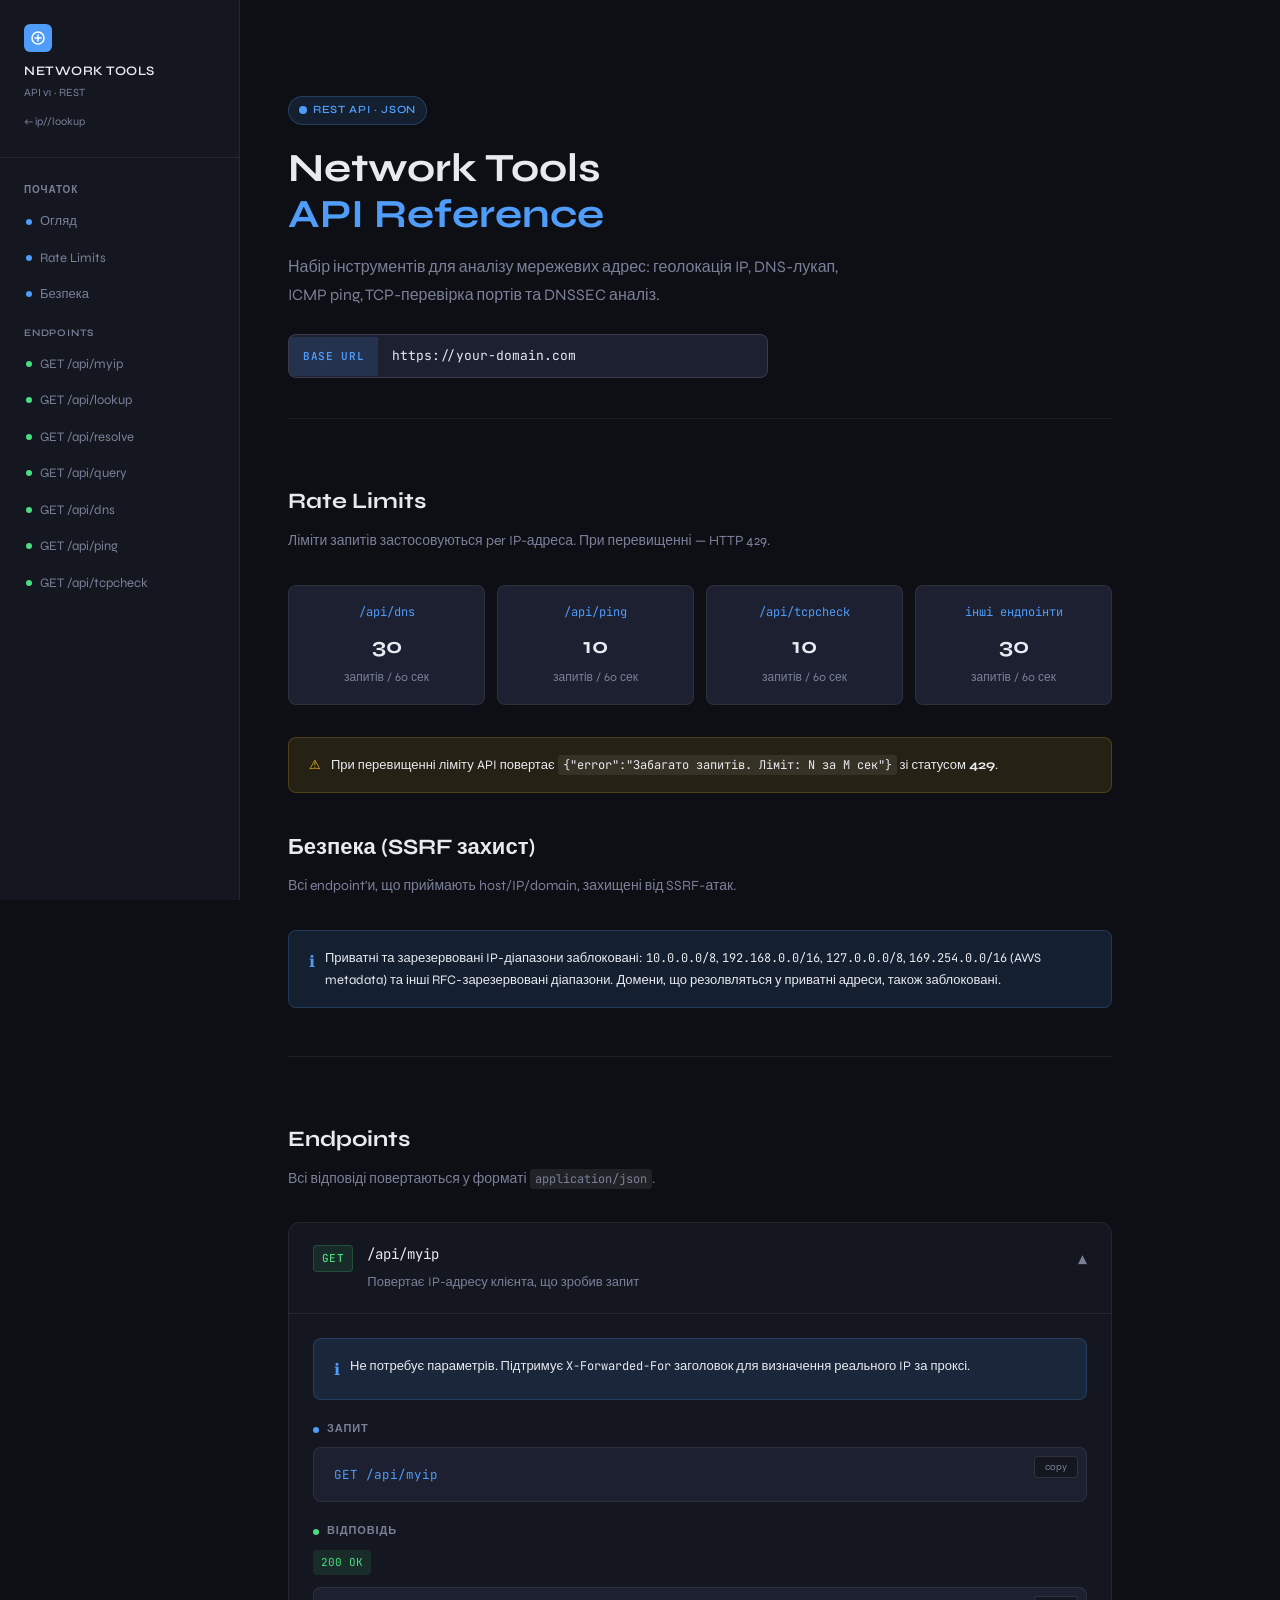
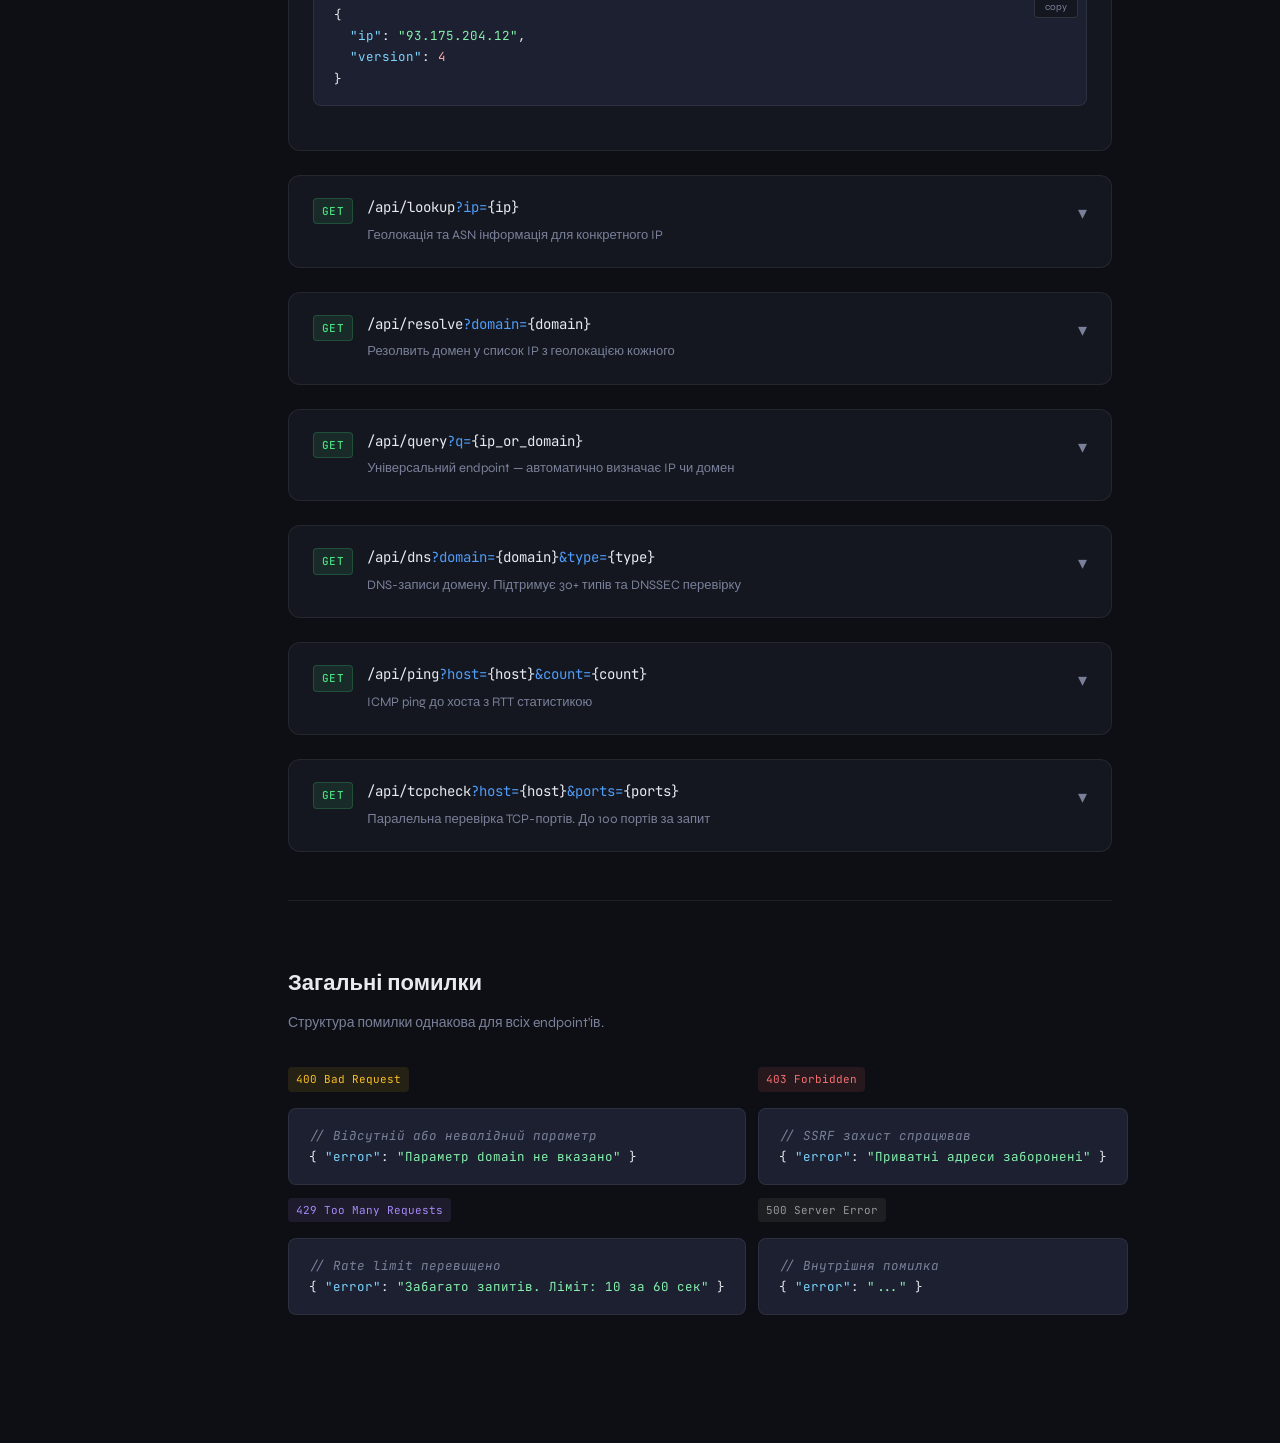
==== templates/api.html @ 1d0e5dad "Initial commit" ====
<!DOCTYPE html>
<html lang="uk">
<head>
<meta charset="UTF-8">
<meta name="viewport" content="width=device-width, initial-scale=1.0">
<title>Network Tools API — Документація</title>
<link rel="preconnect" href="https://fonts.googleapis.com">
<link href="https://fonts.googleapis.com/css2?family=JetBrains+Mono:wght@400;500&family=Syne:wght@400;600;700&display=swap" rel="stylesheet">
<style>
  :root {
    --bg: #0d0f14;
    --surface: #14171f;
    --surface2: #1c2030;
    --border: rgba(255,255,255,0.07);
    --border2: rgba(255,255,255,0.12);
    --text: #e8eaf0;
    --muted: #7a8099;
    --accent: #4f9cf9;
    --accent-dim: rgba(79,156,249,0.12);
    --accent-dim2: rgba(79,156,249,0.2);
    --green: #4ade80;
    --green-dim: rgba(74,222,128,0.1);
    --amber: #fbbf24;
    --amber-dim: rgba(251,191,36,0.1);
    --red: #f87171;
    --red-dim: rgba(248,113,113,0.1);
    --purple: #a78bfa;
    --purple-dim: rgba(167,139,250,0.1);
    --teal: #2dd4bf;
    --teal-dim: rgba(45,212,191,0.1);
    --radius: 8px;
    --radius-lg: 12px;
    --mono: 'JetBrains Mono', monospace;
    --display: 'Syne', sans-serif;
  }

  * { box-sizing: border-box; margin: 0; padding: 0; }

  body {
    background: var(--bg);
    color: var(--text);
    font-family: var(--display);
    font-size: 15px;
    line-height: 1.7;
    min-height: 100vh;
  }

  ::selection { background: var(--accent-dim2); }
  ::-webkit-scrollbar { width: 6px; } ::-webkit-scrollbar-track { background: var(--bg); } ::-webkit-scrollbar-thumb { background: #2a2f40; border-radius: 3px; }

  .sidebar {
    position: fixed; top: 0; left: 0; width: 240px; height: 100vh;
    background: var(--surface); border-right: 1px solid var(--border);
    overflow-y: auto; padding: 1.5rem 0; z-index: 10;
  }

  .sidebar-logo {
    padding: 0 1.5rem 1.5rem;
    border-bottom: 1px solid var(--border);
    margin-bottom: 1rem;
  }
  .sidebar-logo .logo-mark {
    width: 28px; height: 28px; background: var(--accent);
    border-radius: 6px; display: inline-flex; align-items: center;
    justify-content: center; margin-bottom: 8px;
  }
  .sidebar-logo .logo-mark svg { width: 16px; height: 16px; }
  .sidebar-logo h1 { font-size: 13px; font-weight: 600; color: var(--text); letter-spacing: 0.04em; text-transform: uppercase; }
  .sidebar-logo p { font-size: 11px; color: var(--muted); margin-top: 2px; }

  .nav-group { margin-bottom: 0.25rem; }
  .nav-label {
    font-size: 10px; font-weight: 600; color: var(--muted);
    text-transform: uppercase; letter-spacing: 0.08em;
    padding: 0.5rem 1.5rem 0.25rem;
  }
  .nav-item {
    display: flex; align-items: center; gap: 8px;
    padding: 0.45rem 1.5rem; font-size: 13px; color: var(--muted);
    text-decoration: none; border-left: 2px solid transparent;
    transition: all 0.15s;
  }
  .nav-item:hover { color: var(--text); background: rgba(255,255,255,0.03); }
  .nav-item.active { color: var(--accent); border-left-color: var(--accent); background: var(--accent-dim); }
  .nav-dot {
    width: 6px; height: 6px; border-radius: 50%; flex-shrink: 0;
  }

  .main { margin-left: 240px; padding: 3rem 3rem 6rem; max-width: 920px; }

  .hero {
    padding: 3rem 0 2.5rem;
    border-bottom: 1px solid var(--border);
    margin-bottom: 3rem;
  }
  .hero-badge {
    display: inline-flex; align-items: center; gap: 6px;
    background: var(--accent-dim); color: var(--accent);
    border: 1px solid rgba(79,156,249,0.25);
    font-size: 11px; font-weight: 600; letter-spacing: 0.06em;
    text-transform: uppercase; padding: 4px 10px; border-radius: 20px;
    margin-bottom: 1.25rem;
  }
  .hero h1 { font-size: 40px; font-weight: 700; line-height: 1.15; margin-bottom: 1rem; }
  .hero h1 span { color: var(--accent); }
  .hero p { font-size: 16px; color: var(--muted); max-width: 560px; line-height: 1.8; }

  .base-url-block {
    display: flex; align-items: center; gap: 0;
    background: var(--surface2); border: 1px solid var(--border2);
    border-radius: var(--radius); overflow: hidden; margin-top: 1.5rem;
    max-width: 480px; font-family: var(--mono); font-size: 13px;
  }
  .base-url-block .label {
    background: rgba(79,156,249,0.15); color: var(--accent);
    padding: 10px 14px; font-size: 11px; font-weight: 600;
    letter-spacing: 0.06em; text-transform: uppercase; white-space: nowrap;
  }
  .base-url-block .url { padding: 10px 14px; color: var(--text); }

  h2.section-title {
    font-size: 22px; font-weight: 700; margin-bottom: 0.5rem;
    padding-top: 1rem;
  }
  .section-desc { color: var(--muted); font-size: 14px; margin-bottom: 2rem; }

  .endpoint-card {
    background: var(--surface); border: 1px solid var(--border);
    border-radius: var(--radius-lg); margin-bottom: 1.5rem; overflow: hidden;
  }

  .endpoint-header {
    padding: 1.25rem 1.5rem; display: flex; align-items: flex-start;
    gap: 14px; cursor: pointer; user-select: none;
    border-bottom: 1px solid transparent; transition: border-color 0.2s;
  }
  .endpoint-card.open .endpoint-header { border-bottom-color: var(--border); }

  .method-badge {
    font-family: var(--mono); font-size: 11px; font-weight: 500;
    padding: 3px 8px; border-radius: 4px; letter-spacing: 0.04em;
    flex-shrink: 0; margin-top: 2px;
  }
  .method-GET { background: var(--green-dim); color: var(--green); border: 1px solid rgba(74,222,128,0.2); }

  .endpoint-info { flex: 1; }
  .endpoint-path {
    font-family: var(--mono); font-size: 14px; color: var(--text);
    margin-bottom: 4px; word-break: break-all;
  }
  .endpoint-path .param { color: var(--accent); }
  .endpoint-summary { font-size: 13px; color: var(--muted); }

  .toggle-icon {
    color: var(--muted); font-size: 18px; flex-shrink: 0; margin-top: 2px;
    transition: transform 0.2s;
  }
  .endpoint-card.open .toggle-icon { transform: rotate(180deg); }

  .endpoint-body { padding: 1.5rem; display: none; }
  .endpoint-card.open .endpoint-body { display: block; }

  .params-title {
    font-size: 11px; font-weight: 600; text-transform: uppercase;
    letter-spacing: 0.08em; color: var(--muted); margin-bottom: 0.75rem;
  }
  .params-table { width: 100%; border-collapse: collapse; margin-bottom: 1.5rem; font-size: 13px; }
  .params-table th {
    text-align: left; padding: 8px 12px; font-size: 11px; font-weight: 600;
    text-transform: uppercase; letter-spacing: 0.06em; color: var(--muted);
    border-bottom: 1px solid var(--border);
  }
  .params-table td { padding: 10px 12px; border-bottom: 1px solid var(--border); vertical-align: top; }
  .params-table tr:last-child td { border-bottom: none; }
  .param-name { font-family: var(--mono); color: var(--accent); font-size: 12px; }
  .param-required {
    font-size: 10px; font-weight: 600; text-transform: uppercase;
    padding: 2px 6px; border-radius: 3px; margin-left: 6px;
    background: var(--red-dim); color: var(--red); letter-spacing: 0.04em;
  }
  .param-optional {
    font-size: 10px; font-weight: 600; text-transform: uppercase;
    padding: 2px 6px; border-radius: 3px; margin-left: 6px;
    background: rgba(255,255,255,0.05); color: var(--muted); letter-spacing: 0.04em;
  }
  .param-type { font-family: var(--mono); font-size: 12px; color: var(--purple); }
  .param-desc { color: var(--muted); line-height: 1.6; }

  .example-block { margin-bottom: 1.25rem; }
  .example-label {
    font-size: 11px; font-weight: 600; text-transform: uppercase;
    letter-spacing: 0.08em; color: var(--muted); margin-bottom: 0.5rem;
    display: flex; align-items: center; gap: 8px;
  }
  .example-label .dot { width: 6px; height: 6px; border-radius: 50%; background: currentColor; }

  pre {
    background: var(--surface2); border: 1px solid var(--border);
    border-radius: var(--radius); padding: 1rem 1.25rem; overflow-x: auto;
    font-family: var(--mono); font-size: 12.5px; line-height: 1.7;
    color: var(--text); position: relative;
  }
  pre .copy-btn {
    position: absolute; top: 8px; right: 8px;
    background: var(--surface); border: 1px solid var(--border2);
    color: var(--muted); font-family: var(--display); font-size: 10px;
    padding: 4px 10px; border-radius: 4px; cursor: pointer; transition: all 0.15s;
  }
  pre .copy-btn:hover { color: var(--text); border-color: var(--accent); }

  .hl-key { color: #7dd3fc; }
  .hl-str { color: #86efac; }
  .hl-num { color: #fca5a5; }
  .hl-bool { color: #fb923c; }
  .hl-url { color: var(--accent); }
  .hl-comment { color: var(--muted); font-style: italic; }

  .tabs { display: flex; gap: 4px; margin-bottom: 0.75rem; }
  .tab-btn {
    font-family: var(--display); font-size: 12px; padding: 5px 14px;
    background: transparent; border: 1px solid var(--border);
    color: var(--muted); border-radius: 6px; cursor: pointer; transition: all 0.15s;
  }
  .tab-btn.active { background: var(--accent-dim); color: var(--accent); border-color: rgba(79,156,249,0.3); }
  .tab-content { display: none; }
  .tab-content.active { display: block; }

  .response-badge {
    display: inline-block; font-family: var(--mono); font-size: 11px;
    padding: 3px 8px; border-radius: 4px; margin-bottom: 0.75rem;
  }
  .resp-200 { background: var(--green-dim); color: var(--green); }
  .resp-400 { background: var(--amber-dim); color: var(--amber); }
  .resp-403 { background: var(--red-dim); color: var(--red); }
  .resp-429 { background: var(--purple-dim); color: var(--purple); }

  .info-box {
    background: var(--accent-dim); border: 1px solid rgba(79,156,249,0.2);
    border-radius: var(--radius); padding: 1rem 1.25rem; margin-bottom: 1.25rem;
    font-size: 13px; color: var(--text); display: flex; gap: 10px;
  }
  .info-box .icon { color: var(--accent); flex-shrink: 0; font-size: 16px; margin-top: 1px; }

  .warn-box {
    background: var(--amber-dim); border: 1px solid rgba(251,191,36,0.2);
    border-radius: var(--radius); padding: 1rem 1.25rem; margin-bottom: 1.25rem;
    font-size: 13px; color: var(--text); display: flex; gap: 10px;
  }
  .warn-box .icon { color: var(--amber); flex-shrink: 0; }

  .rate-grid {
    display: grid; grid-template-columns: repeat(auto-fit, minmax(160px, 1fr));
    gap: 12px; margin-bottom: 2rem;
  }
  .rate-card {
    background: var(--surface2); border: 1px solid var(--border);
    border-radius: var(--radius); padding: 1rem; text-align: center;
  }
  .rate-card .endpoint-name { font-family: var(--mono); font-size: 12px; color: var(--accent); margin-bottom: 6px; }
  .rate-card .rate-value { font-size: 22px; font-weight: 700; color: var(--text); }
  .rate-card .rate-unit { font-size: 12px; color: var(--muted); margin-top: 2px; }

  .divider { border: none; border-top: 1px solid var(--border); margin: 3rem 0; }

  @media (max-width: 768px) {
    .sidebar { display: none; }
    .main { margin-left: 0; padding: 2rem 1.25rem; }
  }
</style>
</head>
<body>

<nav class="sidebar">
  <div class="sidebar-logo">
    <div class="logo-mark">
      <svg viewBox="0 0 16 16" fill="none" xmlns="http://www.w3.org/2000/svg">
        <circle cx="8" cy="8" r="6" stroke="white" stroke-width="1.5"/>
        <path d="M5 8h6M8 5v6" stroke="white" stroke-width="1.5" stroke-linecap="round"/>
      </svg>
    </div>
    <h1>Network Tools</h1>
    <p>API v1 · REST</p>
<a href="/" style="
  display:inline-flex;align-items:center;gap:5px;margin-top:10px;
  font-size:11px;color:var(--muted);text-decoration:none;
  transition:color .15s">
  ← ip//lookup
</a>    
  </div>

  <div class="nav-group">
    <div class="nav-label">Початок</div>
    <a href="#overview" class="nav-item active">
      <span class="nav-dot" style="background:#4f9cf9"></span> Огляд
    </a>
    <a href="#ratelimits" class="nav-item">
      <span class="nav-dot" style="background:#4f9cf9"></span> Rate Limits
    </a>
    <a href="#security" class="nav-item">
      <span class="nav-dot" style="background:#4f9cf9"></span> Безпека
    </a>
  </div>

  <div class="nav-group">
    <div class="nav-label">Endpoints</div>
    <a href="#ep-myip" class="nav-item">
      <span class="nav-dot" style="background:#4ade80"></span> GET /api/myip
    </a>
    <a href="#ep-lookup" class="nav-item">
      <span class="nav-dot" style="background:#4ade80"></span> GET /api/lookup
    </a>
    <a href="#ep-resolve" class="nav-item">
      <span class="nav-dot" style="background:#4ade80"></span> GET /api/resolve
    </a>
    <a href="#ep-query" class="nav-item">
      <span class="nav-dot" style="background:#4ade80"></span> GET /api/query
    </a>
    <a href="#ep-dns" class="nav-item">
      <span class="nav-dot" style="background:#4ade80"></span> GET /api/dns
    </a>
    <a href="#ep-ping" class="nav-item">
      <span class="nav-dot" style="background:#4ade80"></span> GET /api/ping
    </a>
    <a href="#ep-tcpcheck" class="nav-item">
      <span class="nav-dot" style="background:#4ade80"></span> GET /api/tcpcheck
    </a>
  </div>
</nav>

<main class="main">

  <!-- HERO -->
  <section class="hero" id="overview">
    <div class="hero-badge">
      <svg width="8" height="8" viewBox="0 0 8 8" fill="currentColor"><circle cx="4" cy="4" r="4"/></svg>
      REST API · JSON
    </div>
    <h1>Network Tools<br><span>API Reference</span></h1>
    <p>Набір інструментів для аналізу мережевих адрес: геолокація IP, DNS-лукап, ICMP ping, TCP-перевірка портів та DNSSEC аналіз.</p>
    <div class="base-url-block">
      <span class="label">Base URL</span>
      <span class="url">https://your-domain.com</span>
    </div>
  </section>

  <!-- RATE LIMITS -->
  <section id="ratelimits">
    <h2 class="section-title">Rate Limits</h2>
    <p class="section-desc">Ліміти запитів застосовуються per IP-адреса. При перевищенні — HTTP 429.</p>

    <div class="rate-grid">
      <div class="rate-card">
        <div class="endpoint-name">/api/dns</div>
        <div class="rate-value">30</div>
        <div class="rate-unit">запитів / 60 сек</div>
      </div>
      <div class="rate-card">
        <div class="endpoint-name">/api/ping</div>
        <div class="rate-value">10</div>
        <div class="rate-unit">запитів / 60 сек</div>
      </div>
      <div class="rate-card">
        <div class="endpoint-name">/api/tcpcheck</div>
        <div class="rate-value">10</div>
        <div class="rate-unit">запитів / 60 сек</div>
      </div>
      <div class="rate-card">
        <div class="endpoint-name">інші ендпоінти</div>
        <div class="rate-value">30</div>
        <div class="rate-unit">запитів / 60 сек</div>
      </div>
    </div>

    <div class="warn-box">
      <span class="icon">⚠</span>
      <span>При перевищенні ліміту API повертає <code style="font-family:var(--mono);font-size:12px;background:rgba(255,255,255,0.08);padding:2px 5px;border-radius:3px">{"error":"Забагато запитів. Ліміт: N за M сек"}</code> зі статусом <strong>429</strong>.</span>
    </div>
  </section>

  <!-- SECURITY -->
  <section id="security" style="margin-bottom:3rem">
    <h2 class="section-title">Безпека (SSRF захист)</h2>
    <p class="section-desc">Всі endpoint'и, що приймають host/IP/domain, захищені від SSRF-атак.</p>
    <div class="info-box">
      <span class="icon">ℹ</span>
      <span>Приватні та зарезервовані IP-діапазони заблоковані: <code style="font-family:var(--mono);font-size:12px">10.0.0.0/8</code>, <code style="font-family:var(--mono);font-size:12px">192.168.0.0/16</code>, <code style="font-family:var(--mono);font-size:12px">127.0.0.0/8</code>, <code style="font-family:var(--mono);font-size:12px">169.254.0.0/16</code> (AWS metadata) та інші RFC-зарезервовані діапазони. Домени, що резолвляться у приватні адреси, також заблоковані.</span>
    </div>
  </section>

  <hr class="divider">

  <!-- /api/myip -->
  <h2 class="section-title">Endpoints</h2>
  <p class="section-desc">Всі відповіді повертаються у форматі <code style="font-family:var(--mono);font-size:12px;background:rgba(255,255,255,0.08);padding:2px 5px;border-radius:3px">application/json</code>.</p>

  <div class="endpoint-card open" id="ep-myip">
    <div class="endpoint-header" onclick="toggleCard(this)">
      <span class="method-badge method-GET">GET</span>
      <div class="endpoint-info">
        <div class="endpoint-path">/api/myip</div>
        <div class="endpoint-summary">Повертає IP-адресу клієнта, що зробив запит</div>
      </div>
      <span class="toggle-icon">▾</span>
    </div>
    <div class="endpoint-body">
      <div class="info-box">
        <span class="icon">ℹ</span>
        <span>Не потребує параметрів. Підтримує <code style="font-family:var(--mono);font-size:12px">X-Forwarded-For</code> заголовок для визначення реального IP за проксі.</span>
      </div>

      <div class="example-block">
        <div class="example-label"><span class="dot" style="color:var(--accent)"></span> Запит</div>
        <pre><button class="copy-btn" onclick="copyCode(this)">copy</button><span class="hl-url">GET /api/myip</span></pre>
      </div>

      <div class="example-block">
        <div class="example-label"><span class="dot" style="color:var(--green)"></span> Відповідь</div>
        <span class="response-badge resp-200">200 OK</span>
        <pre><button class="copy-btn" onclick="copyCode(this)">copy</button>{
  <span class="hl-key">"ip"</span>: <span class="hl-str">"93.175.204.12"</span>,
  <span class="hl-key">"version"</span>: <span class="hl-num">4</span>
}</pre>
      </div>
    </div>
  </div>

  <!-- /api/lookup -->
  <div class="endpoint-card" id="ep-lookup">
    <div class="endpoint-header" onclick="toggleCard(this)">
      <span class="method-badge method-GET">GET</span>
      <div class="endpoint-info">
        <div class="endpoint-path">/api/lookup<span class="param">?ip=</span>{ip}</div>
        <div class="endpoint-summary">Геолокація та ASN інформація для конкретного IP</div>
      </div>
      <span class="toggle-icon">▾</span>
    </div>
    <div class="endpoint-body">
      <div class="params-title">Параметри</div>
      <table class="params-table">
        <thead><tr><th>Параметр</th><th>Тип</th><th>Опис</th></tr></thead>
        <tbody>
          <tr>
            <td><span class="param-name">ip</span><span class="param-required">required</span></td>
            <td><span class="param-type">string</span></td>
            <td class="param-desc">IPv4 або IPv6 адреса для пошуку. Приватні діапазони заблоковані.</td>
          </tr>
        </tbody>
      </table>

      <div class="tabs">
        <button class="tab-btn active" onclick="switchTab(this,'lookup-req')">Запит</button>
        <button class="tab-btn" onclick="switchTab(this,'lookup-resp')">Відповідь</button>
        <button class="tab-btn" onclick="switchTab(this,'lookup-err')">Помилки</button>
      </div>

      <div class="tab-content active" id="lookup-req">
        <pre><button class="copy-btn" onclick="copyCode(this)">copy</button><span class="hl-url">GET /api/lookup?ip=8.8.8.8</span></pre>
      </div>
      <div class="tab-content" id="lookup-resp">
        <span class="response-badge resp-200">200 OK</span>
        <pre><button class="copy-btn" onclick="copyCode(this)">copy</button>{
  <span class="hl-key">"ip"</span>: <span class="hl-str">"8.8.8.8"</span>,
  <span class="hl-key">"rdns"</span>: <span class="hl-str">"dns.google"</span>,
  <span class="hl-key">"country"</span>: <span class="hl-str">"United States"</span>,
  <span class="hl-key">"country_iso"</span>: <span class="hl-str">"US"</span>,
  <span class="hl-key">"continent"</span>: <span class="hl-str">"North America"</span>,
  <span class="hl-key">"city"</span>: <span class="hl-str">"Mountain View"</span>,
  <span class="hl-key">"region"</span>: <span class="hl-str">"California"</span>,
  <span class="hl-key">"timezone"</span>: <span class="hl-str">"America/Los_Angeles"</span>,
  <span class="hl-key">"latitude"</span>: <span class="hl-num">37.386</span>,
  <span class="hl-key">"longitude"</span>: <span class="hl-num">-122.0838</span>,
  <span class="hl-key">"postal"</span>: <span class="hl-str">"94035"</span>,
  <span class="hl-key">"asn"</span>: <span class="hl-num">15169</span>,
  <span class="hl-key">"asn_org"</span>: <span class="hl-str">"GOOGLE"</span>,
  <span class="hl-key">"version"</span>: <span class="hl-num">4</span>,
  <span class="hl-key">"is_private"</span>: <span class="hl-bool">false</span>,
  <span class="hl-key">"is_loopback"</span>: <span class="hl-bool">false</span>
}</pre>
      </div>
      <div class="tab-content" id="lookup-err">
        <span class="response-badge resp-400">400 Bad Request</span>
        <pre><span class="hl-comment">// Невалідний формат</span>
{ <span class="hl-key">"error"</span>: <span class="hl-str">"Невалідна IP-адреса: not-an-ip"</span> }</pre>
        <span class="response-badge resp-403">403 Forbidden</span>
        <pre><span class="hl-comment">// Приватна адреса</span>
{ <span class="hl-key">"error"</span>: <span class="hl-str">"Приватні та зарезервовані адреси заборонені"</span> }</pre>
      </div>
    </div>
  </div>

  <!-- /api/resolve -->
  <div class="endpoint-card" id="ep-resolve">
    <div class="endpoint-header" onclick="toggleCard(this)">
      <span class="method-badge method-GET">GET</span>
      <div class="endpoint-info">
        <div class="endpoint-path">/api/resolve<span class="param">?domain=</span>{domain}</div>
        <div class="endpoint-summary">Резолвить домен у список IP з геолокацією кожного</div>
      </div>
      <span class="toggle-icon">▾</span>
    </div>
    <div class="endpoint-body">
      <div class="params-title">Параметри</div>
      <table class="params-table">
        <thead><tr><th>Параметр</th><th>Тип</th><th>Опис</th></tr></thead>
        <tbody>
          <tr>
            <td><span class="param-name">domain</span><span class="param-required">required</span></td>
            <td><span class="param-type">string</span></td>
            <td class="param-desc">Доменне ім'я або URL. Схема і шлях відкидаються автоматично. Домени, що резолвляться у приватні IP, заблоковані.</td>
          </tr>
        </tbody>
      </table>

      <div class="tabs">
        <button class="tab-btn active" onclick="switchTab(this,'resolve-req')">Запит</button>
        <button class="tab-btn" onclick="switchTab(this,'resolve-resp')">Відповідь</button>
      </div>
      <div class="tab-content active" id="resolve-req">
        <pre><button class="copy-btn" onclick="copyCode(this)">copy</button><span class="hl-url">GET /api/resolve?domain=github.com</span>

<span class="hl-comment"># Також приймає URL — схема відкидається автоматично</span>
<span class="hl-url">GET /api/resolve?domain=https://github.com/path</span></pre>
      </div>
      <div class="tab-content" id="resolve-resp">
        <span class="response-badge resp-200">200 OK</span>
        <pre><button class="copy-btn" onclick="copyCode(this)">copy</button>{
  <span class="hl-key">"domain"</span>: <span class="hl-str">"github.com"</span>,
  <span class="hl-key">"ips"</span>: [<span class="hl-str">"140.82.121.3"</span>, <span class="hl-str">"140.82.121.4"</span>],
  <span class="hl-key">"results"</span>: [
    {
      <span class="hl-key">"ip"</span>: <span class="hl-str">"140.82.121.3"</span>,
      <span class="hl-key">"country"</span>: <span class="hl-str">"United States"</span>,
      <span class="hl-key">"city"</span>: <span class="hl-str">"Seattle"</span>,
      <span class="hl-key">"asn_org"</span>: <span class="hl-str">"GITHUB"</span>,
      <span class="hl-key">"...</span><span class="hl-str">"</span>: <span class="hl-str">"..."</span>
    }
  ]
}</pre>
      </div>
    </div>
  </div>

  <!-- /api/query -->
  <div class="endpoint-card" id="ep-query">
    <div class="endpoint-header" onclick="toggleCard(this)">
      <span class="method-badge method-GET">GET</span>
      <div class="endpoint-info">
        <div class="endpoint-path">/api/query<span class="param">?q=</span>{ip_or_domain}</div>
        <div class="endpoint-summary">Універсальний endpoint — автоматично визначає IP чи домен</div>
      </div>
      <span class="toggle-icon">▾</span>
    </div>
    <div class="endpoint-body">
      <div class="info-box">
        <span class="icon">ℹ</span>
        <span>Якщо передано IP — поведінка як у <code style="font-family:var(--mono);font-size:12px">/api/lookup</code>. Якщо передано домен — як у <code style="font-family:var(--mono);font-size:12px">/api/resolve</code>. Поле <code style="font-family:var(--mono);font-size:12px">"type"</code> у відповіді завжди вказує <code style="font-family:var(--mono);font-size:12px">"ip"</code> або <code style="font-family:var(--mono);font-size:12px">"domain"</code>.</span>
      </div>

      <div class="params-title">Параметри</div>
      <table class="params-table">
        <thead><tr><th>Параметр</th><th>Тип</th><th>Опис</th></tr></thead>
        <tbody>
          <tr>
            <td><span class="param-name">q</span><span class="param-required">required</span></td>
            <td><span class="param-type">string</span></td>
            <td class="param-desc">IP-адреса або доменне ім'я.</td>
          </tr>
        </tbody>
      </table>

      <div class="tabs">
        <button class="tab-btn active" onclick="switchTab(this,'query-req1')">IP запит</button>
        <button class="tab-btn" onclick="switchTab(this,'query-req2')">Domain запит</button>
      </div>
      <div class="tab-content active" id="query-req1">
        <pre><button class="copy-btn" onclick="copyCode(this)">copy</button><span class="hl-url">GET /api/query?q=1.1.1.1</span>

<span class="hl-comment"># Відповідь містить type: "ip" та geo-дані</span></pre>
      </div>
      <div class="tab-content" id="query-req2">
        <pre><button class="copy-btn" onclick="copyCode(this)">copy</button><span class="hl-url">GET /api/query?q=cloudflare.com</span>

<span class="hl-comment"># Відповідь містить type: "domain" та results[] з geo-даними</span></pre>
      </div>
    </div>
  </div>

  <!-- /api/dns -->
  <div class="endpoint-card" id="ep-dns">
    <div class="endpoint-header" onclick="toggleCard(this)">
      <span class="method-badge method-GET">GET</span>
      <div class="endpoint-info">
        <div class="endpoint-path">/api/dns<span class="param">?domain=</span>{domain}<span class="param">&type=</span>{type}</div>
        <div class="endpoint-summary">DNS-записи домену. Підтримує 30+ типів та DNSSEC перевірку</div>
      </div>
      <span class="toggle-icon">▾</span>
    </div>
    <div class="endpoint-body">
      <div class="params-title">Параметри</div>
      <table class="params-table">
        <thead><tr><th>Параметр</th><th>Тип</th><th>Опис</th></tr></thead>
        <tbody>
          <tr>
            <td><span class="param-name">domain</span><span class="param-required">required</span></td>
            <td><span class="param-type">string</span></td>
            <td class="param-desc">Доменне ім'я для DNS-лукапу.</td>
          </tr>
          <tr>
            <td><span class="param-name">type</span><span class="param-optional">optional</span></td>
            <td><span class="param-type">string</span></td>
            <td class="param-desc">Тип DNS-запису. Якщо не вказано — повертаються всі знайдені типи. Можливі значення: <code style="font-family:var(--mono);font-size:12px">A</code>, <code style="font-family:var(--mono);font-size:12px">AAAA</code>, <code style="font-family:var(--mono);font-size:12px">CNAME</code>, <code style="font-family:var(--mono);font-size:12px">MX</code>, <code style="font-family:var(--mono);font-size:12px">NS</code>, <code style="font-family:var(--mono);font-size:12px">TXT</code>, <code style="font-family:var(--mono);font-size:12px">SOA</code>, <code style="font-family:var(--mono);font-size:12px">SRV</code>, <code style="font-family:var(--mono);font-size:12px">CAA</code>, <code style="font-family:var(--mono);font-size:12px">DNSSEC</code> та інші.</td>
          </tr>
        </tbody>
      </table>

      <div class="tabs">
        <button class="tab-btn active" onclick="switchTab(this,'dns-req1')">Один тип</button>
        <button class="tab-btn" onclick="switchTab(this,'dns-req2')">Всі записи</button>
        <button class="tab-btn" onclick="switchTab(this,'dns-req3')">DNSSEC</button>
        <button class="tab-btn" onclick="switchTab(this,'dns-resp')">Відповідь</button>
      </div>
      <div class="tab-content active" id="dns-req1">
        <pre><button class="copy-btn" onclick="copyCode(this)">copy</button><span class="hl-url">GET /api/dns?domain=google.com&type=MX</span></pre>
      </div>
      <div class="tab-content" id="dns-req2">
        <pre><button class="copy-btn" onclick="copyCode(this)">copy</button><span class="hl-url">GET /api/dns?domain=google.com</span>

<span class="hl-comment"># Повертає всі знайдені типи + dnssec об'єкт</span></pre>
      </div>
      <div class="tab-content" id="dns-req3">
        <pre><button class="copy-btn" onclick="copyCode(this)">copy</button><span class="hl-url">GET /api/dns?domain=cloudflare.com&type=DNSSEC</span>

<span class="hl-comment"># Перевіряє DNSKEY, DS у батьківській зоні, RRSIG підписи</span></pre>
      </div>
      <div class="tab-content" id="dns-resp">
        <span class="response-badge resp-200">200 OK</span>
        <pre><button class="copy-btn" onclick="copyCode(this)">copy</button>{
  <span class="hl-key">"domain"</span>: <span class="hl-str">"google.com"</span>,
  <span class="hl-key">"results"</span>: [
    {
      <span class="hl-key">"type"</span>: <span class="hl-str">"A"</span>,
      <span class="hl-key">"records"</span>: [<span class="hl-str">"142.250.185.46"</span>]
    },
    {
      <span class="hl-key">"type"</span>: <span class="hl-str">"MX"</span>,
      <span class="hl-key">"records"</span>: [<span class="hl-str">"10 smtp.google.com."</span>]
    },
    {
      <span class="hl-key">"type"</span>: <span class="hl-str">"NS"</span>,
      <span class="hl-key">"records"</span>: [<span class="hl-str">"ns1.google.com."</span>, <span class="hl-str">"ns2.google.com."</span>]
    }
  ],
  <span class="hl-key">"dnssec"</span>: {
    <span class="hl-key">"type"</span>: <span class="hl-str">"DNSSEC"</span>,
    <span class="hl-key">"records"</span>: [
      <span class="hl-str">"DNSKEY: знайдено 2 ключ(ів)"</span>,
      <span class="hl-str">"DS: знайдено 1 запис(ів) у батьківській зоні"</span>,
      <span class="hl-str">"RRSIG: підписи присутні (DNSSEC активний)"</span>,
      <span class="hl-str">"Статус: ✓ DNSSEC увімкнено"</span>
    ]
  }
}</pre>
      </div>
    </div>
  </div>

  <!-- /api/ping -->
  <div class="endpoint-card" id="ep-ping">
    <div class="endpoint-header" onclick="toggleCard(this)">
      <span class="method-badge method-GET">GET</span>
      <div class="endpoint-info">
        <div class="endpoint-path">/api/ping<span class="param">?host=</span>{host}<span class="param">&count=</span>{count}</div>
        <div class="endpoint-summary">ICMP ping до хоста з RTT статистикою</div>
      </div>
      <span class="toggle-icon">▾</span>
    </div>
    <div class="endpoint-body">
      <div class="params-title">Параметри</div>
      <table class="params-table">
        <thead><tr><th>Параметр</th><th>Тип</th><th>Опис</th></tr></thead>
        <tbody>
          <tr>
            <td><span class="param-name">host</span><span class="param-required">required</span></td>
            <td><span class="param-type">string</span></td>
            <td class="param-desc">IP-адреса або домен. Приватні адреси заблоковані.</td>
          </tr>
          <tr>
            <td><span class="param-name">count</span><span class="param-optional">optional</span></td>
            <td><span class="param-type">integer</span></td>
            <td class="param-desc">Кількість пакетів. За замовчуванням: <code style="font-family:var(--mono);font-size:12px">4</code>. Максимум: <code style="font-family:var(--mono);font-size:12px">10</code>.</td>
          </tr>
        </tbody>
      </table>

      <div class="tabs">
        <button class="tab-btn active" onclick="switchTab(this,'ping-req')">Запит</button>
        <button class="tab-btn" onclick="switchTab(this,'ping-resp-ok')">Успіх</button>
        <button class="tab-btn" onclick="switchTab(this,'ping-resp-fail')">Недоступний</button>
      </div>
      <div class="tab-content active" id="ping-req">
        <pre><button class="copy-btn" onclick="copyCode(this)">copy</button><span class="hl-url">GET /api/ping?host=8.8.8.8&count=4</span>

<span class="hl-url">GET /api/ping?host=example.com</span></pre>
      </div>
      <div class="tab-content" id="ping-resp-ok">
        <span class="response-badge resp-200">200 OK</span>
        <pre><button class="copy-btn" onclick="copyCode(this)">copy</button>{
  <span class="hl-key">"host"</span>: <span class="hl-str">"8.8.8.8"</span>,
  <span class="hl-key">"success"</span>: <span class="hl-bool">true</span>,
  <span class="hl-key">"packet_loss"</span>: <span class="hl-num">0</span>,
  <span class="hl-key">"rtt"</span>: {
    <span class="hl-key">"min"</span>: <span class="hl-num">4.21</span>,
    <span class="hl-key">"avg"</span>: <span class="hl-num">5.03</span>,
    <span class="hl-key">"max"</span>: <span class="hl-num">6.88</span>,
    <span class="hl-key">"mdev"</span>: <span class="hl-num">0.62</span>
  },
  <span class="hl-key">"output"</span>: <span class="hl-str">"PING 8.8.8.8 ... 4 packets transmitted ..."</span>
}</pre>
      </div>
      <div class="tab-content" id="ping-resp-fail">
        <span class="response-badge resp-200">200 OK</span>
        <pre><button class="copy-btn" onclick="copyCode(this)">copy</button>{
  <span class="hl-key">"host"</span>: <span class="hl-str">"203.0.113.1"</span>,
  <span class="hl-key">"success"</span>: <span class="hl-bool">false</span>,
  <span class="hl-key">"packet_loss"</span>: <span class="hl-num">100</span>,
  <span class="hl-key">"rtt"</span>: <span class="hl-bool">null</span>,
  <span class="hl-key">"output"</span>: <span class="hl-str">"..."</span>
}</pre>
      </div>
    </div>
  </div>

  <!-- /api/tcpcheck -->
  <div class="endpoint-card" id="ep-tcpcheck">
    <div class="endpoint-header" onclick="toggleCard(this)">
      <span class="method-badge method-GET">GET</span>
      <div class="endpoint-info">
        <div class="endpoint-path">/api/tcpcheck<span class="param">?host=</span>{host}<span class="param">&ports=</span>{ports}</div>
        <div class="endpoint-summary">Паралельна перевірка TCP-портів. До 100 портів за запит</div>
      </div>
      <span class="toggle-icon">▾</span>
    </div>
    <div class="endpoint-body">
      <div class="params-title">Параметри</div>
      <table class="params-table">
        <thead><tr><th>Параметр</th><th>Тип</th><th>Опис</th></tr></thead>
        <tbody>
          <tr>
            <td><span class="param-name">host</span><span class="param-required">required</span></td>
            <td><span class="param-type">string</span></td>
            <td class="param-desc">IP-адреса або домен.</td>
          </tr>
          <tr>
            <td><span class="param-name">ports</span><span class="param-required">required</span></td>
            <td><span class="param-type">string</span></td>
            <td class="param-desc">
              Порти для перевірки. Формати:
              <br>• Один порт: <code style="font-family:var(--mono);font-size:12px">22</code>
              <br>• Список через кому: <code style="font-family:var(--mono);font-size:12px">80,443,22</code>
              <br>• Діапазон: <code style="font-family:var(--mono);font-size:12px">80-90</code> (макс. +100 від початку)
              <br>• Змішаний: <code style="font-family:var(--mono);font-size:12px">22,80,443,8080-8090</code>
              <br>Максимум 100 портів за запит. Діапазон 1–65535.
            </td>
          </tr>
        </tbody>
      </table>

      <div class="tabs">
        <button class="tab-btn active" onclick="switchTab(this,'tcp-req')">Запити</button>
        <button class="tab-btn" onclick="switchTab(this,'tcp-resp')">Відповідь</button>
        <button class="tab-btn" onclick="switchTab(this,'tcp-known')">Відомі порти</button>
      </div>
      <div class="tab-content active" id="tcp-req">
        <pre><button class="copy-btn" onclick="copyCode(this)">copy</button"><span class="hl-comment"># Основні веб-порти</span>
<span class="hl-url">GET /api/tcpcheck?host=example.com&ports=80,443</span>

<span class="hl-comment"># Сканування діапазону</span>
<span class="hl-url">GET /api/tcpcheck?host=1.2.3.4&ports=8080-8090</span>

<span class="hl-comment"># Комбінований запит</span>
<span class="hl-url">GET /api/tcpcheck?host=srv.example.com&ports=22,80,443,3306,5432</span></pre>
      </div>
      <div class="tab-content" id="tcp-resp">
        <span class="response-badge resp-200">200 OK</span>
        <pre><button class="copy-btn" onclick="copyCode(this)">copy</button>{
  <span class="hl-key">"host"</span>: <span class="hl-str">"example.com"</span>,
  <span class="hl-key">"results"</span>: [
    {
      <span class="hl-key">"host"</span>: <span class="hl-str">"example.com"</span>,
      <span class="hl-key">"port"</span>: <span class="hl-num">80</span>,
      <span class="hl-key">"open"</span>: <span class="hl-bool">true</span>,
      <span class="hl-key">"ms"</span>: <span class="hl-num">12.45</span>,
      <span class="hl-key">"service"</span>: <span class="hl-str">"HTTP"</span>
    },
    {
      <span class="hl-key">"host"</span>: <span class="hl-str">"example.com"</span>,
      <span class="hl-key">"port"</span>: <span class="hl-num">443</span>,
      <span class="hl-key">"open"</span>: <span class="hl-bool">true</span>,
      <span class="hl-key">"ms"</span>: <span class="hl-num">13.88</span>,
      <span class="hl-key">"service"</span>: <span class="hl-str">"HTTPS"</span>
    },
    {
      <span class="hl-key">"host"</span>: <span class="hl-str">"example.com"</span>,
      <span class="hl-key">"port"</span>: <span class="hl-num">22</span>,
      <span class="hl-key">"open"</span>: <span class="hl-bool">false</span>,
      <span class="hl-key">"error"</span>: <span class="hl-str">"Connection refused"</span>,
      <span class="hl-key">"service"</span>: <span class="hl-str">"SSH"</span>
    }
  ]
}</pre>
      </div>
      <div class="tab-content" id="tcp-known">
        <pre style="font-size:12px"><span class="hl-comment"># Автовизначення сервісу для відомих портів</span>

<span class="hl-num">21</span>    FTP        <span class="hl-num">22</span>    SSH        <span class="hl-num">23</span>    Telnet
<span class="hl-num">25</span>    SMTP       <span class="hl-num">53</span>    DNS        <span class="hl-num">80</span>    HTTP
<span class="hl-num">110</span>   POP3       <span class="hl-num">143</span>   IMAP       <span class="hl-num">443</span>   HTTPS
<span class="hl-num">465</span>   SMTPS      <span class="hl-num">587</span>   SMTP/TLS   <span class="hl-num">993</span>   IMAPS
<span class="hl-num">995</span>   POP3S      <span class="hl-num">3306</span>  MySQL      <span class="hl-num">5432</span>  PostgreSQL
<span class="hl-num">6379</span>  Redis      <span class="hl-num">8080</span>  HTTP-alt   <span class="hl-num">8443</span>  HTTPS-alt
<span class="hl-num">27017</span> MongoDB    <span class="hl-num">3389</span>  RDP</pre>
      </div>
    </div>
  </div>

  <!-- ERRORS SECTION -->
  <hr class="divider">
  <h2 class="section-title">Загальні помилки</h2>
  <p class="section-desc">Структура помилки однакова для всіх endpoint'ів.</p>

  <div style="display:grid;grid-template-columns:1fr 1fr;gap:12px;margin-bottom:2rem">
    <div>
      <span class="response-badge resp-400">400 Bad Request</span>
      <pre style="margin-top:4px"><span class="hl-comment">// Відсутній або невалідний параметр</span>
{ <span class="hl-key">"error"</span>: <span class="hl-str">"Параметр domain не вказано"</span> }</pre>
    </div>
    <div>
      <span class="response-badge resp-403">403 Forbidden</span>
      <pre style="margin-top:4px"><span class="hl-comment">// SSRF захист спрацював</span>
{ <span class="hl-key">"error"</span>: <span class="hl-str">"Приватні адреси заборонені"</span> }</pre>
    </div>
    <div>
      <span class="response-badge resp-429">429 Too Many Requests</span>
      <pre style="margin-top:4px"><span class="hl-comment">// Rate limit перевищено</span>
{ <span class="hl-key">"error"</span>: <span class="hl-str">"Забагато запитів. Ліміт: 10 за 60 сек"</span> }</pre>
    </div>
    <div>
      <span class="response-badge" style="background:rgba(120,120,120,0.15);color:#999">500 Server Error</span>
      <pre style="margin-top:4px"><span class="hl-comment">// Внутрішня помилка</span>
{ <span class="hl-key">"error"</span>: <span class="hl-str">"..."</span> }</pre>
    </div>
  </div>

</main>

<script>
function toggleCard(header) {
  const card = header.closest('.endpoint-card');
  card.classList.toggle('open');
}

function switchTab(btn, targetId) {
  const container = btn.closest('.endpoint-body');
  container.querySelectorAll('.tab-btn').forEach(b => b.classList.remove('active'));
  container.querySelectorAll('.tab-content').forEach(c => c.classList.remove('active'));
  btn.classList.add('active');
  document.getElementById(targetId).classList.add('active');
}

function copyCode(btn) {
  const pre = btn.closest('pre');
  const text = pre.innerText.replace('copy\n', '').replace('copy', '').trim();
  navigator.clipboard.writeText(text).then(() => {
    btn.textContent = 'copied!';
    setTimeout(() => btn.textContent = 'copy', 1500);
  });
}

// Active nav on scroll
const sections = document.querySelectorAll('[id]');
const navItems = document.querySelectorAll('.nav-item');
window.addEventListener('scroll', () => {
  let current = '';
  sections.forEach(s => {
    if (window.scrollY >= s.offsetTop - 80) current = s.id;
  });
  navItems.forEach(n => {
    n.classList.remove('active');
    if (n.getAttribute('href') === '#' + current) n.classList.add('active');
  });
}, { passive: true });

document.querySelectorAll('.nav-item').forEach(link => {
  link.addEventListener('click', e => {
    e.preventDefault();
    const id = link.getAttribute('href').slice(1);
    const el = document.getElementById(id);
    if (el) el.scrollIntoView({ behavior: 'smooth', block: 'start' });
    if (id.startsWith('ep-')) {
      const card = el;
      if (!card.classList.contains('open')) card.classList.add('open');
    }
  });
});
</script>
</body>
</html>
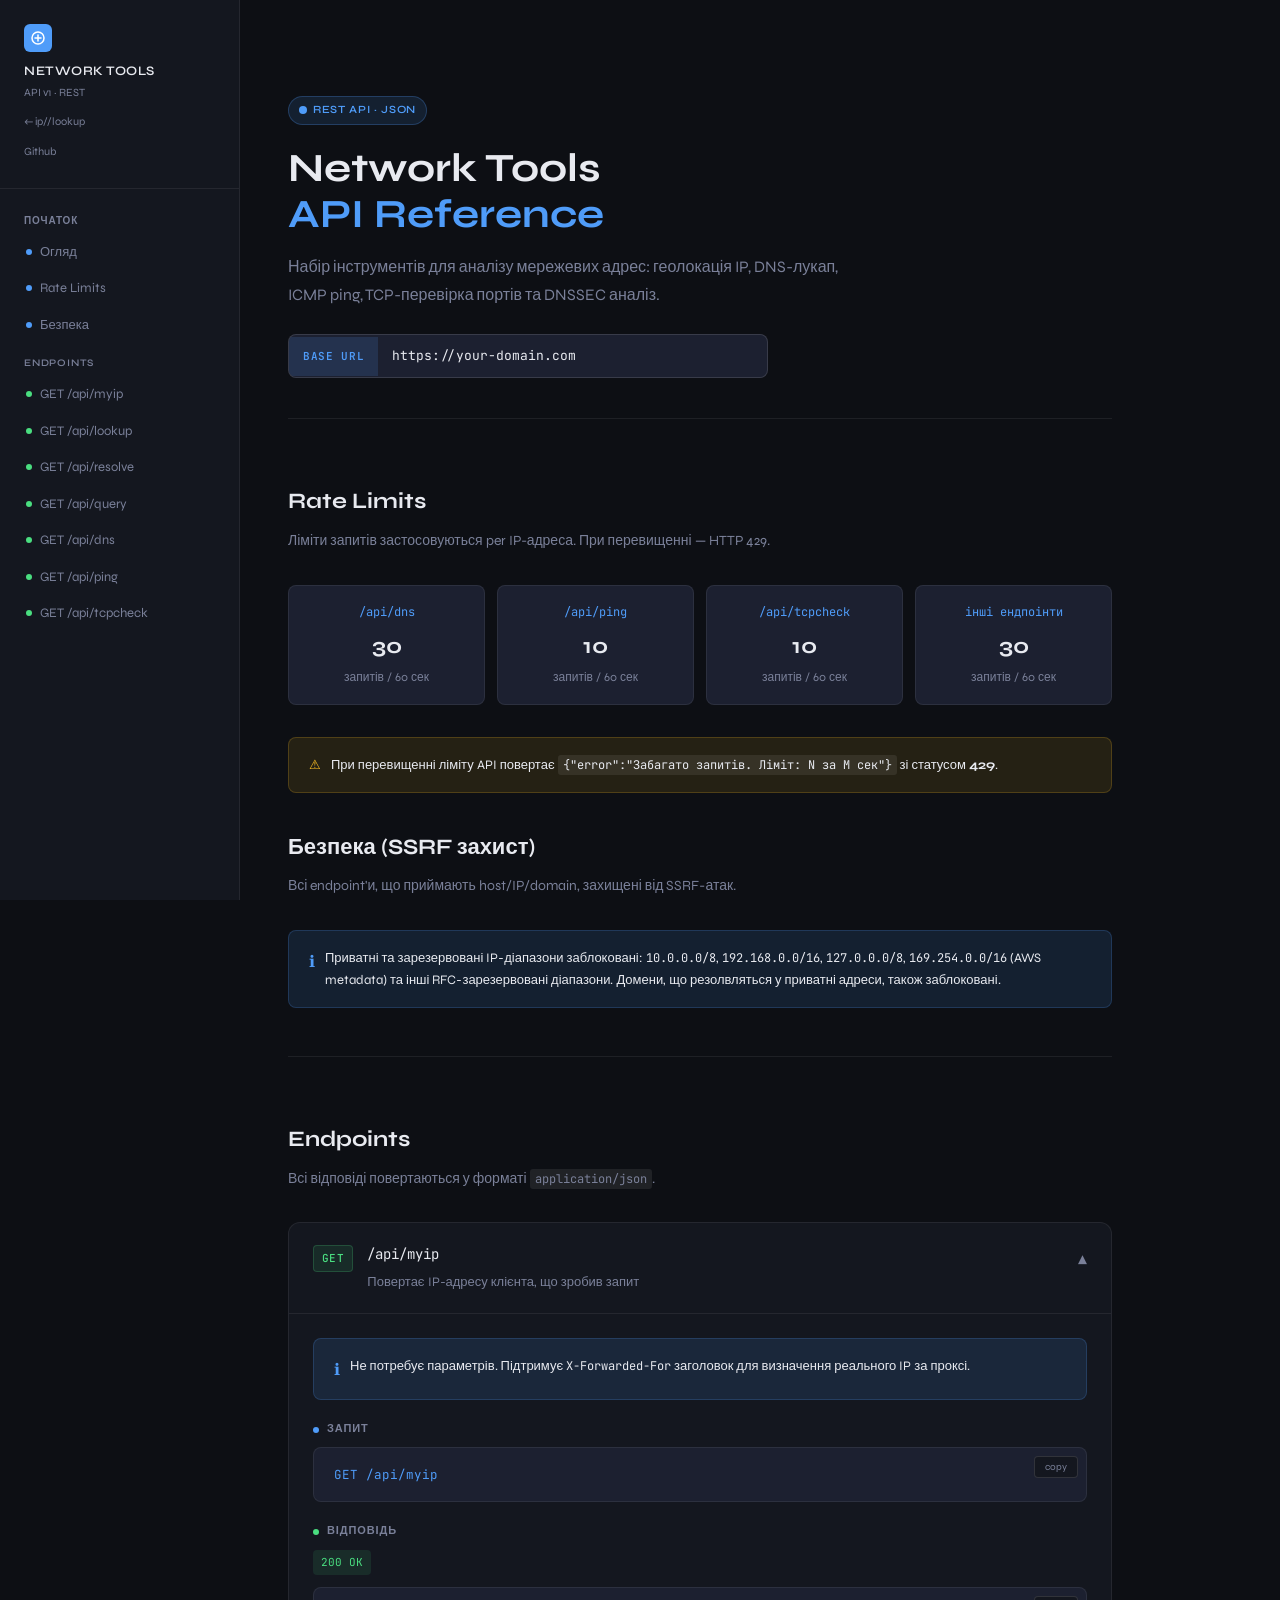
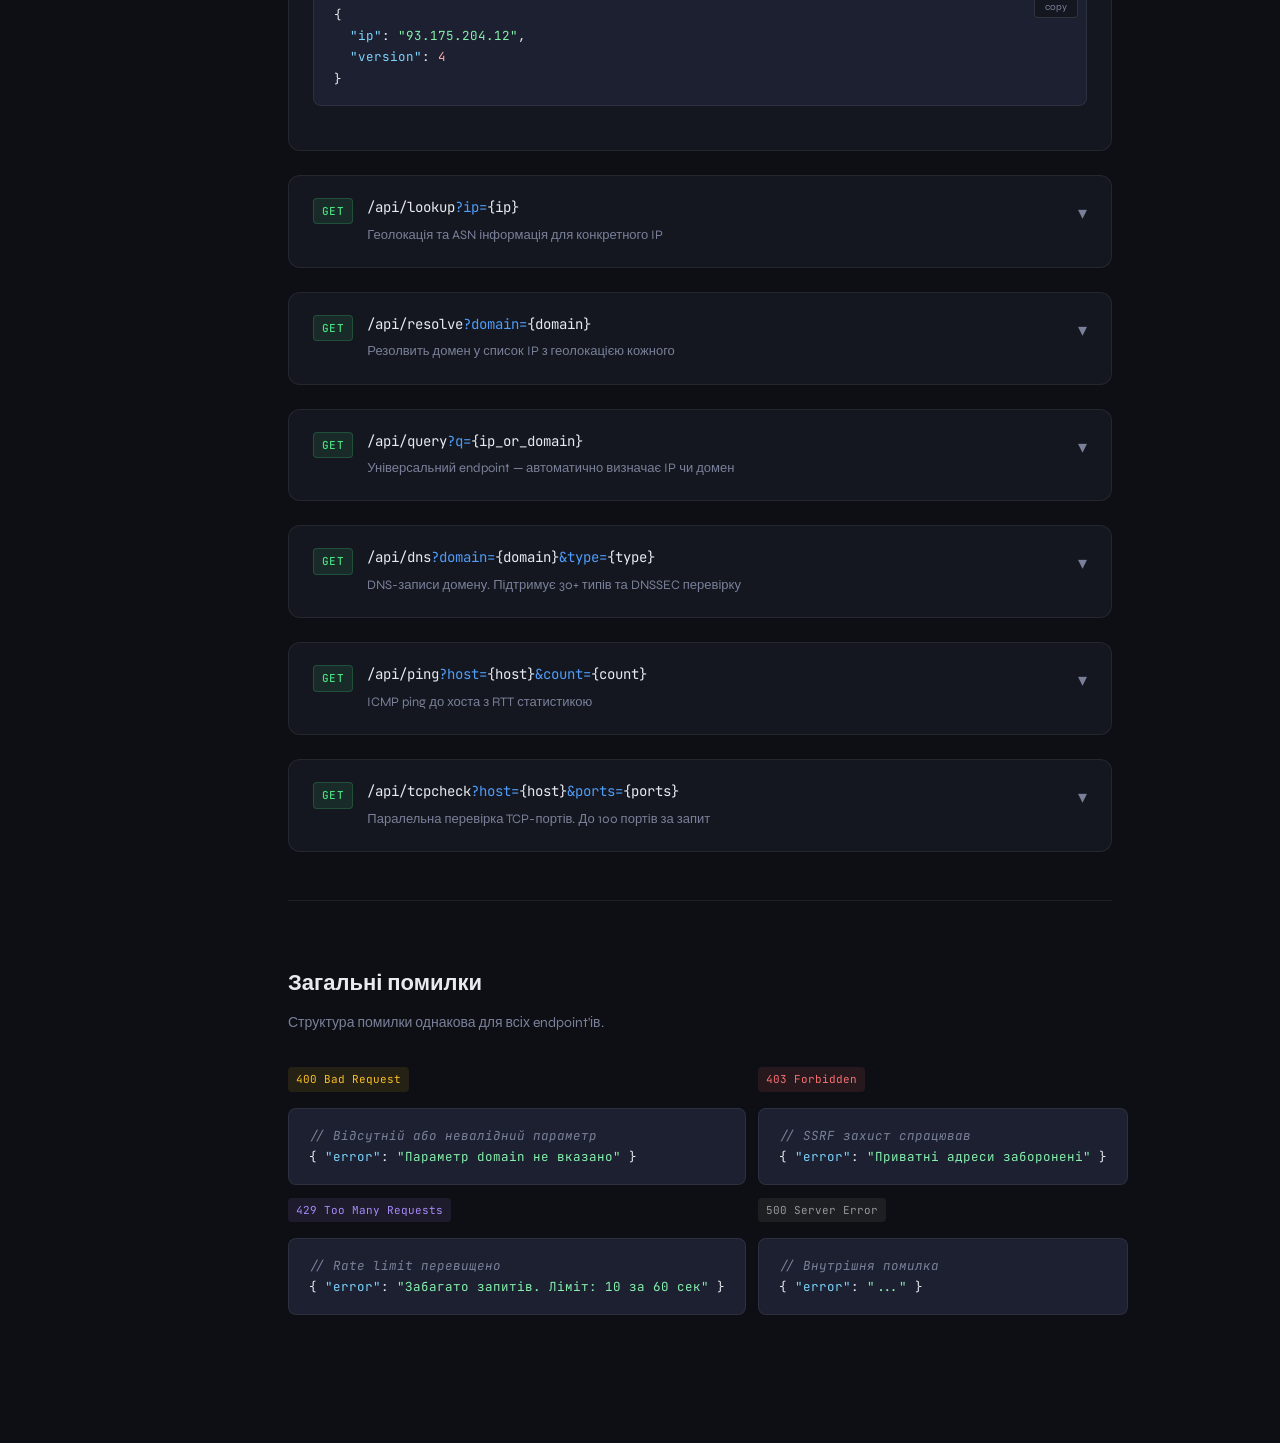
==== commit c332cdf5: "Some changes" ====
--- a/templates/api.html
+++ b/templates/api.html
@@ -1,464 +1,866 @@
 <!DOCTYPE html>
 <html lang="uk">
+
 <head>
-<meta charset="UTF-8">
-<meta name="viewport" content="width=device-width, initial-scale=1.0">
-<title>Network Tools API — Документація</title>
-<link rel="preconnect" href="https://fonts.googleapis.com">
-<link href="https://fonts.googleapis.com/css2?family=JetBrains+Mono:wght@400;500&family=Syne:wght@400;600;700&display=swap" rel="stylesheet">
-<style>
-  :root {
-    --bg: #0d0f14;
-    --surface: #14171f;
-    --surface2: #1c2030;
-    --border: rgba(255,255,255,0.07);
-    --border2: rgba(255,255,255,0.12);
-    --text: #e8eaf0;
-    --muted: #7a8099;
-    --accent: #4f9cf9;
-    --accent-dim: rgba(79,156,249,0.12);
-    --accent-dim2: rgba(79,156,249,0.2);
-    --green: #4ade80;
-    --green-dim: rgba(74,222,128,0.1);
-    --amber: #fbbf24;
-    --amber-dim: rgba(251,191,36,0.1);
-    --red: #f87171;
-    --red-dim: rgba(248,113,113,0.1);
-    --purple: #a78bfa;
-    --purple-dim: rgba(167,139,250,0.1);
-    --teal: #2dd4bf;
-    --teal-dim: rgba(45,212,191,0.1);
-    --radius: 8px;
-    --radius-lg: 12px;
-    --mono: 'JetBrains Mono', monospace;
-    --display: 'Syne', sans-serif;
-  }
-
-  * { box-sizing: border-box; margin: 0; padding: 0; }
-
-  body {
-    background: var(--bg);
-    color: var(--text);
-    font-family: var(--display);
-    font-size: 15px;
-    line-height: 1.7;
-    min-height: 100vh;
-  }
-
-  ::selection { background: var(--accent-dim2); }
-  ::-webkit-scrollbar { width: 6px; } ::-webkit-scrollbar-track { background: var(--bg); } ::-webkit-scrollbar-thumb { background: #2a2f40; border-radius: 3px; }
-
-  .sidebar {
-    position: fixed; top: 0; left: 0; width: 240px; height: 100vh;
-    background: var(--surface); border-right: 1px solid var(--border);
-    overflow-y: auto; padding: 1.5rem 0; z-index: 10;
-  }
-
-  .sidebar-logo {
-    padding: 0 1.5rem 1.5rem;
-    border-bottom: 1px solid var(--border);
-    margin-bottom: 1rem;
-  }
-  .sidebar-logo .logo-mark {
-    width: 28px; height: 28px; background: var(--accent);
-    border-radius: 6px; display: inline-flex; align-items: center;
-    justify-content: center; margin-bottom: 8px;
-  }
-  .sidebar-logo .logo-mark svg { width: 16px; height: 16px; }
-  .sidebar-logo h1 { font-size: 13px; font-weight: 600; color: var(--text); letter-spacing: 0.04em; text-transform: uppercase; }
-  .sidebar-logo p { font-size: 11px; color: var(--muted); margin-top: 2px; }
-
-  .nav-group { margin-bottom: 0.25rem; }
-  .nav-label {
-    font-size: 10px; font-weight: 600; color: var(--muted);
-    text-transform: uppercase; letter-spacing: 0.08em;
-    padding: 0.5rem 1.5rem 0.25rem;
-  }
-  .nav-item {
-    display: flex; align-items: center; gap: 8px;
-    padding: 0.45rem 1.5rem; font-size: 13px; color: var(--muted);
-    text-decoration: none; border-left: 2px solid transparent;
-    transition: all 0.15s;
-  }
-  .nav-item:hover { color: var(--text); background: rgba(255,255,255,0.03); }
-  .nav-item.active { color: var(--accent); border-left-color: var(--accent); background: var(--accent-dim); }
-  .nav-dot {
-    width: 6px; height: 6px; border-radius: 50%; flex-shrink: 0;
-  }
-
-  .main { margin-left: 240px; padding: 3rem 3rem 6rem; max-width: 920px; }
-
-  .hero {
-    padding: 3rem 0 2.5rem;
-    border-bottom: 1px solid var(--border);
-    margin-bottom: 3rem;
-  }
-  .hero-badge {
-    display: inline-flex; align-items: center; gap: 6px;
-    background: var(--accent-dim); color: var(--accent);
-    border: 1px solid rgba(79,156,249,0.25);
-    font-size: 11px; font-weight: 600; letter-spacing: 0.06em;
-    text-transform: uppercase; padding: 4px 10px; border-radius: 20px;
-    margin-bottom: 1.25rem;
-  }
-  .hero h1 { font-size: 40px; font-weight: 700; line-height: 1.15; margin-bottom: 1rem; }
-  .hero h1 span { color: var(--accent); }
-  .hero p { font-size: 16px; color: var(--muted); max-width: 560px; line-height: 1.8; }
-
-  .base-url-block {
-    display: flex; align-items: center; gap: 0;
-    background: var(--surface2); border: 1px solid var(--border2);
-    border-radius: var(--radius); overflow: hidden; margin-top: 1.5rem;
-    max-width: 480px; font-family: var(--mono); font-size: 13px;
-  }
-  .base-url-block .label {
-    background: rgba(79,156,249,0.15); color: var(--accent);
-    padding: 10px 14px; font-size: 11px; font-weight: 600;
-    letter-spacing: 0.06em; text-transform: uppercase; white-space: nowrap;
-  }
-  .base-url-block .url { padding: 10px 14px; color: var(--text); }
-
-  h2.section-title {
-    font-size: 22px; font-weight: 700; margin-bottom: 0.5rem;
-    padding-top: 1rem;
-  }
-  .section-desc { color: var(--muted); font-size: 14px; margin-bottom: 2rem; }
-
-  .endpoint-card {
-    background: var(--surface); border: 1px solid var(--border);
-    border-radius: var(--radius-lg); margin-bottom: 1.5rem; overflow: hidden;
-  }
-
-  .endpoint-header {
-    padding: 1.25rem 1.5rem; display: flex; align-items: flex-start;
-    gap: 14px; cursor: pointer; user-select: none;
-    border-bottom: 1px solid transparent; transition: border-color 0.2s;
-  }
-  .endpoint-card.open .endpoint-header { border-bottom-color: var(--border); }
-
-  .method-badge {
-    font-family: var(--mono); font-size: 11px; font-weight: 500;
-    padding: 3px 8px; border-radius: 4px; letter-spacing: 0.04em;
-    flex-shrink: 0; margin-top: 2px;
-  }
-  .method-GET { background: var(--green-dim); color: var(--green); border: 1px solid rgba(74,222,128,0.2); }
-
-  .endpoint-info { flex: 1; }
-  .endpoint-path {
-    font-family: var(--mono); font-size: 14px; color: var(--text);
-    margin-bottom: 4px; word-break: break-all;
-  }
-  .endpoint-path .param { color: var(--accent); }
-  .endpoint-summary { font-size: 13px; color: var(--muted); }
-
-  .toggle-icon {
-    color: var(--muted); font-size: 18px; flex-shrink: 0; margin-top: 2px;
-    transition: transform 0.2s;
-  }
-  .endpoint-card.open .toggle-icon { transform: rotate(180deg); }
-
-  .endpoint-body { padding: 1.5rem; display: none; }
-  .endpoint-card.open .endpoint-body { display: block; }
-
-  .params-title {
-    font-size: 11px; font-weight: 600; text-transform: uppercase;
-    letter-spacing: 0.08em; color: var(--muted); margin-bottom: 0.75rem;
-  }
-  .params-table { width: 100%; border-collapse: collapse; margin-bottom: 1.5rem; font-size: 13px; }
-  .params-table th {
-    text-align: left; padding: 8px 12px; font-size: 11px; font-weight: 600;
-    text-transform: uppercase; letter-spacing: 0.06em; color: var(--muted);
-    border-bottom: 1px solid var(--border);
-  }
-  .params-table td { padding: 10px 12px; border-bottom: 1px solid var(--border); vertical-align: top; }
-  .params-table tr:last-child td { border-bottom: none; }
-  .param-name { font-family: var(--mono); color: var(--accent); font-size: 12px; }
-  .param-required {
-    font-size: 10px; font-weight: 600; text-transform: uppercase;
-    padding: 2px 6px; border-radius: 3px; margin-left: 6px;
-    background: var(--red-dim); color: var(--red); letter-spacing: 0.04em;
-  }
-  .param-optional {
-    font-size: 10px; font-weight: 600; text-transform: uppercase;
-    padding: 2px 6px; border-radius: 3px; margin-left: 6px;
-    background: rgba(255,255,255,0.05); color: var(--muted); letter-spacing: 0.04em;
-  }
-  .param-type { font-family: var(--mono); font-size: 12px; color: var(--purple); }
-  .param-desc { color: var(--muted); line-height: 1.6; }
-
-  .example-block { margin-bottom: 1.25rem; }
-  .example-label {
-    font-size: 11px; font-weight: 600; text-transform: uppercase;
-    letter-spacing: 0.08em; color: var(--muted); margin-bottom: 0.5rem;
-    display: flex; align-items: center; gap: 8px;
-  }
-  .example-label .dot { width: 6px; height: 6px; border-radius: 50%; background: currentColor; }
-
-  pre {
-    background: var(--surface2); border: 1px solid var(--border);
-    border-radius: var(--radius); padding: 1rem 1.25rem; overflow-x: auto;
-    font-family: var(--mono); font-size: 12.5px; line-height: 1.7;
-    color: var(--text); position: relative;
-  }
-  pre .copy-btn {
-    position: absolute; top: 8px; right: 8px;
-    background: var(--surface); border: 1px solid var(--border2);
-    color: var(--muted); font-family: var(--display); font-size: 10px;
-    padding: 4px 10px; border-radius: 4px; cursor: pointer; transition: all 0.15s;
-  }
-  pre .copy-btn:hover { color: var(--text); border-color: var(--accent); }
-
-  .hl-key { color: #7dd3fc; }
-  .hl-str { color: #86efac; }
-  .hl-num { color: #fca5a5; }
-  .hl-bool { color: #fb923c; }
-  .hl-url { color: var(--accent); }
-  .hl-comment { color: var(--muted); font-style: italic; }
-
-  .tabs { display: flex; gap: 4px; margin-bottom: 0.75rem; }
-  .tab-btn {
-    font-family: var(--display); font-size: 12px; padding: 5px 14px;
-    background: transparent; border: 1px solid var(--border);
-    color: var(--muted); border-radius: 6px; cursor: pointer; transition: all 0.15s;
-  }
-  .tab-btn.active { background: var(--accent-dim); color: var(--accent); border-color: rgba(79,156,249,0.3); }
-  .tab-content { display: none; }
-  .tab-content.active { display: block; }
-
-  .response-badge {
-    display: inline-block; font-family: var(--mono); font-size: 11px;
-    padding: 3px 8px; border-radius: 4px; margin-bottom: 0.75rem;
-  }
-  .resp-200 { background: var(--green-dim); color: var(--green); }
-  .resp-400 { background: var(--amber-dim); color: var(--amber); }
-  .resp-403 { background: var(--red-dim); color: var(--red); }
-  .resp-429 { background: var(--purple-dim); color: var(--purple); }
-
-  .info-box {
-    background: var(--accent-dim); border: 1px solid rgba(79,156,249,0.2);
-    border-radius: var(--radius); padding: 1rem 1.25rem; margin-bottom: 1.25rem;
-    font-size: 13px; color: var(--text); display: flex; gap: 10px;
-  }
-  .info-box .icon { color: var(--accent); flex-shrink: 0; font-size: 16px; margin-top: 1px; }
-
-  .warn-box {
-    background: var(--amber-dim); border: 1px solid rgba(251,191,36,0.2);
-    border-radius: var(--radius); padding: 1rem 1.25rem; margin-bottom: 1.25rem;
-    font-size: 13px; color: var(--text); display: flex; gap: 10px;
-  }
-  .warn-box .icon { color: var(--amber); flex-shrink: 0; }
-
-  .rate-grid {
-    display: grid; grid-template-columns: repeat(auto-fit, minmax(160px, 1fr));
-    gap: 12px; margin-bottom: 2rem;
-  }
-  .rate-card {
-    background: var(--surface2); border: 1px solid var(--border);
-    border-radius: var(--radius); padding: 1rem; text-align: center;
-  }
-  .rate-card .endpoint-name { font-family: var(--mono); font-size: 12px; color: var(--accent); margin-bottom: 6px; }
-  .rate-card .rate-value { font-size: 22px; font-weight: 700; color: var(--text); }
-  .rate-card .rate-unit { font-size: 12px; color: var(--muted); margin-top: 2px; }
-
-  .divider { border: none; border-top: 1px solid var(--border); margin: 3rem 0; }
-
-  @media (max-width: 768px) {
-    .sidebar { display: none; }
-    .main { margin-left: 0; padding: 2rem 1.25rem; }
-  }
-</style>
+  <meta charset="UTF-8">
+  <meta name="viewport" content="width=device-width, initial-scale=1.0">
+  <title>Network Tools API — Документація</title>
+  <link rel="icon" type="image/x-icon" href="/static/favicon.ico">
+  <link rel="icon" type="image/svg+xml" href="/static/favicon.svg">
+  <link rel="preconnect" href="https://fonts.googleapis.com">
+  <link
+    href="https://fonts.googleapis.com/css2?family=JetBrains+Mono:wght@400;500&family=Syne:wght@400;600;700&display=swap"
+    rel="stylesheet">
+  <style>
+    :root {
+      --bg: #0d0f14;
+      --surface: #14171f;
+      --surface2: #1c2030;
+      --border: rgba(255, 255, 255, 0.07);
+      --border2: rgba(255, 255, 255, 0.12);
+      --text: #e8eaf0;
+      --muted: #7a8099;
+      --accent: #4f9cf9;
+      --accent-dim: rgba(79, 156, 249, 0.12);
+      --accent-dim2: rgba(79, 156, 249, 0.2);
+      --green: #4ade80;
+      --green-dim: rgba(74, 222, 128, 0.1);
+      --amber: #fbbf24;
+      --amber-dim: rgba(251, 191, 36, 0.1);
+      --red: #f87171;
+      --red-dim: rgba(248, 113, 113, 0.1);
+      --purple: #a78bfa;
+      --purple-dim: rgba(167, 139, 250, 0.1);
+      --teal: #2dd4bf;
+      --teal-dim: rgba(45, 212, 191, 0.1);
+      --radius: 8px;
+      --radius-lg: 12px;
+      --mono: 'JetBrains Mono', monospace;
+      --display: 'Syne', sans-serif;
+    }
+
+    * {
+      box-sizing: border-box;
+      margin: 0;
+      padding: 0;
+    }
+
+    body {
+      background: var(--bg);
+      color: var(--text);
+      font-family: var(--display);
+      font-size: 15px;
+      line-height: 1.7;
+      min-height: 100vh;
+    }
+
+    ::selection {
+      background: var(--accent-dim2);
+    }
+
+    ::-webkit-scrollbar {
+      width: 6px;
+    }
+
+    ::-webkit-scrollbar-track {
+      background: var(--bg);
+    }
+
+    ::-webkit-scrollbar-thumb {
+      background: #2a2f40;
+      border-radius: 3px;
+    }
+
+    .sidebar {
+      position: fixed;
+      top: 0;
+      left: 0;
+      width: 240px;
+      height: 100vh;
+      background: var(--surface);
+      border-right: 1px solid var(--border);
+      overflow-y: auto;
+      padding: 1.5rem 0;
+      z-index: 10;
+    }
+
+    .sidebar-logo {
+      padding: 0 1.5rem 1.5rem;
+      border-bottom: 1px solid var(--border);
+      margin-bottom: 1rem;
+    }
+
+    .sidebar-logo .logo-mark {
+      width: 28px;
+      height: 28px;
+      background: var(--accent);
+      border-radius: 6px;
+      display: inline-flex;
+      align-items: center;
+      justify-content: center;
+      margin-bottom: 8px;
+    }
+
+    .sidebar-logo .logo-mark svg {
+      width: 16px;
+      height: 16px;
+    }
+
+    .sidebar-logo h1 {
+      font-size: 13px;
+      font-weight: 600;
+      color: var(--text);
+      letter-spacing: 0.04em;
+      text-transform: uppercase;
+    }
+
+    .sidebar-logo p {
+      font-size: 11px;
+      color: var(--muted);
+      margin-top: 2px;
+    }
+
+    .nav-group {
+      margin-bottom: 0.25rem;
+    }
+
+    .nav-label {
+      font-size: 10px;
+      font-weight: 600;
+      color: var(--muted);
+      text-transform: uppercase;
+      letter-spacing: 0.08em;
+      padding: 0.5rem 1.5rem 0.25rem;
+    }
+
+    .nav-item {
+      display: flex;
+      align-items: center;
+      gap: 8px;
+      padding: 0.45rem 1.5rem;
+      font-size: 13px;
+      color: var(--muted);
+      text-decoration: none;
+      border-left: 2px solid transparent;
+      transition: all 0.15s;
+    }
+
+    .nav-item:hover {
+      color: var(--text);
+      background: rgba(255, 255, 255, 0.03);
+    }
+
+    .nav-item.active {
+      color: var(--accent);
+      border-left-color: var(--accent);
+      background: var(--accent-dim);
+    }
+
+    .nav-dot {
+      width: 6px;
+      height: 6px;
+      border-radius: 50%;
+      flex-shrink: 0;
+    }
+
+    .main {
+      margin-left: 240px;
+      padding: 3rem 3rem 6rem;
+      max-width: 920px;
+    }
+
+    .hero {
+      padding: 3rem 0 2.5rem;
+      border-bottom: 1px solid var(--border);
+      margin-bottom: 3rem;
+    }
+
+    .hero-badge {
+      display: inline-flex;
+      align-items: center;
+      gap: 6px;
+      background: var(--accent-dim);
+      color: var(--accent);
+      border: 1px solid rgba(79, 156, 249, 0.25);
+      font-size: 11px;
+      font-weight: 600;
+      letter-spacing: 0.06em;
+      text-transform: uppercase;
+      padding: 4px 10px;
+      border-radius: 20px;
+      margin-bottom: 1.25rem;
+    }
+
+    .hero h1 {
+      font-size: 40px;
+      font-weight: 700;
+      line-height: 1.15;
+      margin-bottom: 1rem;
+    }
+
+    .hero h1 span {
+      color: var(--accent);
+    }
+
+    .hero p {
+      font-size: 16px;
+      color: var(--muted);
+      max-width: 560px;
+      line-height: 1.8;
+    }
+
+    .base-url-block {
+      display: flex;
+      align-items: center;
+      gap: 0;
+      background: var(--surface2);
+      border: 1px solid var(--border2);
+      border-radius: var(--radius);
+      overflow: hidden;
+      margin-top: 1.5rem;
+      max-width: 480px;
+      font-family: var(--mono);
+      font-size: 13px;
+    }
+
+    .base-url-block .label {
+      background: rgba(79, 156, 249, 0.15);
+      color: var(--accent);
+      padding: 10px 14px;
+      font-size: 11px;
+      font-weight: 600;
+      letter-spacing: 0.06em;
+      text-transform: uppercase;
+      white-space: nowrap;
+    }
+
+    .base-url-block .url {
+      padding: 10px 14px;
+      color: var(--text);
+    }
+
+    h2.section-title {
+      font-size: 22px;
+      font-weight: 700;
+      margin-bottom: 0.5rem;
+      padding-top: 1rem;
+    }
+
+    .section-desc {
+      color: var(--muted);
+      font-size: 14px;
+      margin-bottom: 2rem;
+    }
+
+    .endpoint-card {
+      background: var(--surface);
+      border: 1px solid var(--border);
+      border-radius: var(--radius-lg);
+      margin-bottom: 1.5rem;
+      overflow: hidden;
+    }
+
+    .endpoint-header {
+      padding: 1.25rem 1.5rem;
+      display: flex;
+      align-items: flex-start;
+      gap: 14px;
+      cursor: pointer;
+      user-select: none;
+      border-bottom: 1px solid transparent;
+      transition: border-color 0.2s;
+    }
+
+    .endpoint-card.open .endpoint-header {
+      border-bottom-color: var(--border);
+    }
+
+    .method-badge {
+      font-family: var(--mono);
+      font-size: 11px;
+      font-weight: 500;
+      padding: 3px 8px;
+      border-radius: 4px;
+      letter-spacing: 0.04em;
+      flex-shrink: 0;
+      margin-top: 2px;
+    }
+
+    .method-GET {
+      background: var(--green-dim);
+      color: var(--green);
+      border: 1px solid rgba(74, 222, 128, 0.2);
+    }
+
+    .endpoint-info {
+      flex: 1;
+    }
+
+    .endpoint-path {
+      font-family: var(--mono);
+      font-size: 14px;
+      color: var(--text);
+      margin-bottom: 4px;
+      word-break: break-all;
+    }
+
+    .endpoint-path .param {
+      color: var(--accent);
+    }
+
+    .endpoint-summary {
+      font-size: 13px;
+      color: var(--muted);
+    }
+
+    .toggle-icon {
+      color: var(--muted);
+      font-size: 18px;
+      flex-shrink: 0;
+      margin-top: 2px;
+      transition: transform 0.2s;
+    }
+
+    .endpoint-card.open .toggle-icon {
+      transform: rotate(180deg);
+    }
+
+    .endpoint-body {
+      padding: 1.5rem;
+      display: none;
+    }
+
+    .endpoint-card.open .endpoint-body {
+      display: block;
+    }
+
+    .params-title {
+      font-size: 11px;
+      font-weight: 600;
+      text-transform: uppercase;
+      letter-spacing: 0.08em;
+      color: var(--muted);
+      margin-bottom: 0.75rem;
+    }
+
+    .params-table {
+      width: 100%;
+      border-collapse: collapse;
+      margin-bottom: 1.5rem;
+      font-size: 13px;
+    }
+
+    .params-table th {
+      text-align: left;
+      padding: 8px 12px;
+      font-size: 11px;
+      font-weight: 600;
+      text-transform: uppercase;
+      letter-spacing: 0.06em;
+      color: var(--muted);
+      border-bottom: 1px solid var(--border);
+    }
+
+    .params-table td {
+      padding: 10px 12px;
+      border-bottom: 1px solid var(--border);
+      vertical-align: top;
+    }
+
+    .params-table tr:last-child td {
+      border-bottom: none;
+    }
+
+    .param-name {
+      font-family: var(--mono);
+      color: var(--accent);
+      font-size: 12px;
+    }
+
+    .param-required {
+      font-size: 10px;
+      font-weight: 600;
+      text-transform: uppercase;
+      padding: 2px 6px;
+      border-radius: 3px;
+      margin-left: 6px;
+      background: var(--red-dim);
+      color: var(--red);
+      letter-spacing: 0.04em;
+    }
+
+    .param-optional {
+      font-size: 10px;
+      font-weight: 600;
+      text-transform: uppercase;
+      padding: 2px 6px;
+      border-radius: 3px;
+      margin-left: 6px;
+      background: rgba(255, 255, 255, 0.05);
+      color: var(--muted);
+      letter-spacing: 0.04em;
+    }
+
+    .param-type {
+      font-family: var(--mono);
+      font-size: 12px;
+      color: var(--purple);
+    }
+
+    .param-desc {
+      color: var(--muted);
+      line-height: 1.6;
+    }
+
+    .example-block {
+      margin-bottom: 1.25rem;
+    }
+
+    .example-label {
+      font-size: 11px;
+      font-weight: 600;
+      text-transform: uppercase;
+      letter-spacing: 0.08em;
+      color: var(--muted);
+      margin-bottom: 0.5rem;
+      display: flex;
+      align-items: center;
+      gap: 8px;
+    }
+
+    .example-label .dot {
+      width: 6px;
+      height: 6px;
+      border-radius: 50%;
+      background: currentColor;
+    }
+
+    pre {
+      background: var(--surface2);
+      border: 1px solid var(--border);
+      border-radius: var(--radius);
+      padding: 1rem 1.25rem;
+      overflow-x: auto;
+      font-family: var(--mono);
+      font-size: 12.5px;
+      line-height: 1.7;
+      color: var(--text);
+      position: relative;
+    }
+
+    pre .copy-btn {
+      position: absolute;
+      top: 8px;
+      right: 8px;
+      background: var(--surface);
+      border: 1px solid var(--border2);
+      color: var(--muted);
+      font-family: var(--display);
+      font-size: 10px;
+      padding: 4px 10px;
+      border-radius: 4px;
+      cursor: pointer;
+      transition: all 0.15s;
+    }
+
+    pre .copy-btn:hover {
+      color: var(--text);
+      border-color: var(--accent);
+    }
+
+    .hl-key {
+      color: #7dd3fc;
+    }
+
+    .hl-str {
+      color: #86efac;
+    }
+
+    .hl-num {
+      color: #fca5a5;
+    }
+
+    .hl-bool {
+      color: #fb923c;
+    }
+
+    .hl-url {
+      color: var(--accent);
+    }
+
+    .hl-comment {
+      color: var(--muted);
+      font-style: italic;
+    }
+
+    .tabs {
+      display: flex;
+      gap: 4px;
+      margin-bottom: 0.75rem;
+    }
+
+    .tab-btn {
+      font-family: var(--display);
+      font-size: 12px;
+      padding: 5px 14px;
+      background: transparent;
+      border: 1px solid var(--border);
+      color: var(--muted);
+      border-radius: 6px;
+      cursor: pointer;
+      transition: all 0.15s;
+    }
+
+    .tab-btn.active {
+      background: var(--accent-dim);
+      color: var(--accent);
+      border-color: rgba(79, 156, 249, 0.3);
+    }
+
+    .tab-content {
+      display: none;
+    }
+
+    .tab-content.active {
+      display: block;
+    }
+
+    .response-badge {
+      display: inline-block;
+      font-family: var(--mono);
+      font-size: 11px;
+      padding: 3px 8px;
+      border-radius: 4px;
+      margin-bottom: 0.75rem;
+    }
+
+    .resp-200 {
+      background: var(--green-dim);
+      color: var(--green);
+    }
+
+    .resp-400 {
+      background: var(--amber-dim);
+      color: var(--amber);
+    }
+
+    .resp-403 {
+      background: var(--red-dim);
+      color: var(--red);
+    }
+
+    .resp-429 {
+      background: var(--purple-dim);
+      color: var(--purple);
+    }
+
+    .info-box {
+      background: var(--accent-dim);
+      border: 1px solid rgba(79, 156, 249, 0.2);
+      border-radius: var(--radius);
+      padding: 1rem 1.25rem;
+      margin-bottom: 1.25rem;
+      font-size: 13px;
+      color: var(--text);
+      display: flex;
+      gap: 10px;
+    }
+
+    .info-box .icon {
+      color: var(--accent);
+      flex-shrink: 0;
+      font-size: 16px;
+      margin-top: 1px;
+    }
+
+    .warn-box {
+      background: var(--amber-dim);
+      border: 1px solid rgba(251, 191, 36, 0.2);
+      border-radius: var(--radius);
+      padding: 1rem 1.25rem;
+      margin-bottom: 1.25rem;
+      font-size: 13px;
+      color: var(--text);
+      display: flex;
+      gap: 10px;
+    }
+
+    .warn-box .icon {
+      color: var(--amber);
+      flex-shrink: 0;
+    }
+
+    .rate-grid {
+      display: grid;
+      grid-template-columns: repeat(auto-fit, minmax(160px, 1fr));
+      gap: 12px;
+      margin-bottom: 2rem;
+    }
+
+    .rate-card {
+      background: var(--surface2);
+      border: 1px solid var(--border);
+      border-radius: var(--radius);
+      padding: 1rem;
+      text-align: center;
+    }
+
+    .rate-card .endpoint-name {
+      font-family: var(--mono);
+      font-size: 12px;
+      color: var(--accent);
+      margin-bottom: 6px;
+    }
+
+    .rate-card .rate-value {
+      font-size: 22px;
+      font-weight: 700;
+      color: var(--text);
+    }
+
+    .rate-card .rate-unit {
+      font-size: 12px;
+      color: var(--muted);
+      margin-top: 2px;
+    }
+
+    .divider {
+      border: none;
+      border-top: 1px solid var(--border);
+      margin: 3rem 0;
+    }
+
+    @media (max-width: 768px) {
+      .sidebar {
+        display: none;
+      }
+
+      .main {
+        margin-left: 0;
+        padding: 2rem 1.25rem;
+      }
+    }
+  </style>
 </head>
+
 <body>
 
-<nav class="sidebar">
-  <div class="sidebar-logo">
-    <div class="logo-mark">
-      <svg viewBox="0 0 16 16" fill="none" xmlns="http://www.w3.org/2000/svg">
-        <circle cx="8" cy="8" r="6" stroke="white" stroke-width="1.5"/>
-        <path d="M5 8h6M8 5v6" stroke="white" stroke-width="1.5" stroke-linecap="round"/>
-      </svg>
-    </div>
-    <h1>Network Tools</h1>
-    <p>API v1 · REST</p>
-<a href="/" style="
+  <nav class="sidebar">
+    <div class="sidebar-logo">
+      <div class="logo-mark">
+        <svg viewBox="0 0 16 16" fill="none" xmlns="http://www.w3.org/2000/svg">
+          <circle cx="8" cy="8" r="6" stroke="white" stroke-width="1.5" />
+          <path d="M5 8h6M8 5v6" stroke="white" stroke-width="1.5" stroke-linecap="round" />
+        </svg>
+      </div>
+      <h1>Network Tools</h1>
+      <p>API v1 · REST</p>
+      <a href="/" style="
   display:inline-flex;align-items:center;gap:5px;margin-top:10px;
   font-size:11px;color:var(--muted);text-decoration:none;
   transition:color .15s">
-  ← ip//lookup
-</a>    
-  </div>
-
-  <div class="nav-group">
-    <div class="nav-label">Початок</div>
-    <a href="#overview" class="nav-item active">
-      <span class="nav-dot" style="background:#4f9cf9"></span> Огляд
-    </a>
-    <a href="#ratelimits" class="nav-item">
-      <span class="nav-dot" style="background:#4f9cf9"></span> Rate Limits
-    </a>
-    <a href="#security" class="nav-item">
-      <span class="nav-dot" style="background:#4f9cf9"></span> Безпека
-    </a>
-  </div>
-
-  <div class="nav-group">
-    <div class="nav-label">Endpoints</div>
-    <a href="#ep-myip" class="nav-item">
-      <span class="nav-dot" style="background:#4ade80"></span> GET /api/myip
-    </a>
-    <a href="#ep-lookup" class="nav-item">
-      <span class="nav-dot" style="background:#4ade80"></span> GET /api/lookup
-    </a>
-    <a href="#ep-resolve" class="nav-item">
-      <span class="nav-dot" style="background:#4ade80"></span> GET /api/resolve
-    </a>
-    <a href="#ep-query" class="nav-item">
-      <span class="nav-dot" style="background:#4ade80"></span> GET /api/query
-    </a>
-    <a href="#ep-dns" class="nav-item">
-      <span class="nav-dot" style="background:#4ade80"></span> GET /api/dns
-    </a>
-    <a href="#ep-ping" class="nav-item">
-      <span class="nav-dot" style="background:#4ade80"></span> GET /api/ping
-    </a>
-    <a href="#ep-tcpcheck" class="nav-item">
-      <span class="nav-dot" style="background:#4ade80"></span> GET /api/tcpcheck
-    </a>
-  </div>
-</nav>
-
-<main class="main">
-
-  <!-- HERO -->
-  <section class="hero" id="overview">
-    <div class="hero-badge">
-      <svg width="8" height="8" viewBox="0 0 8 8" fill="currentColor"><circle cx="4" cy="4" r="4"/></svg>
-      REST API · JSON
+        ← ip//lookup
+      </a>
+      <br>
+      <a href="/" style="
+  display:inline-flex;align-items:center;gap:5px;margin-top:10px;
+  font-size:11px;color:var(--muted);text-decoration:none;
+  transition:color .15s">
+        Github
+      </a>
     </div>
-    <h1>Network Tools<br><span>API Reference</span></h1>
-    <p>Набір інструментів для аналізу мережевих адрес: геолокація IP, DNS-лукап, ICMP ping, TCP-перевірка портів та DNSSEC аналіз.</p>
-    <div class="base-url-block">
-      <span class="label">Base URL</span>
-      <span class="url">https://your-domain.com</span>
+
+    <div class="nav-group">
+      <div class="nav-label">Початок</div>
+      <a href="#overview" class="nav-item active">
+        <span class="nav-dot" style="background:#4f9cf9"></span> Огляд
+      </a>
+      <a href="#ratelimits" class="nav-item">
+        <span class="nav-dot" style="background:#4f9cf9"></span> Rate Limits
+      </a>
+      <a href="#security" class="nav-item">
+        <span class="nav-dot" style="background:#4f9cf9"></span> Безпека
+      </a>
     </div>
-  </section>
-
-  <!-- RATE LIMITS -->
-  <section id="ratelimits">
-    <h2 class="section-title">Rate Limits</h2>
-    <p class="section-desc">Ліміти запитів застосовуються per IP-адреса. При перевищенні — HTTP 429.</p>
-
-    <div class="rate-grid">
-      <div class="rate-card">
-        <div class="endpoint-name">/api/dns</div>
-        <div class="rate-value">30</div>
-        <div class="rate-unit">запитів / 60 сек</div>
-      </div>
-      <div class="rate-card">
-        <div class="endpoint-name">/api/ping</div>
-        <div class="rate-value">10</div>
-        <div class="rate-unit">запитів / 60 сек</div>
-      </div>
-      <div class="rate-card">
-        <div class="endpoint-name">/api/tcpcheck</div>
-        <div class="rate-value">10</div>
-        <div class="rate-unit">запитів / 60 сек</div>
-      </div>
-      <div class="rate-card">
-        <div class="endpoint-name">інші ендпоінти</div>
-        <div class="rate-value">30</div>
-        <div class="rate-unit">запитів / 60 сек</div>
-      </div>
+
+    <div class="nav-group">
+      <div class="nav-label">Endpoints</div>
+      <a href="#ep-myip" class="nav-item">
+        <span class="nav-dot" style="background:#4ade80"></span> GET /api/myip
+      </a>
+      <a href="#ep-lookup" class="nav-item">
+        <span class="nav-dot" style="background:#4ade80"></span> GET /api/lookup
+      </a>
+      <a href="#ep-resolve" class="nav-item">
+        <span class="nav-dot" style="background:#4ade80"></span> GET /api/resolve
+      </a>
+      <a href="#ep-query" class="nav-item">
+        <span class="nav-dot" style="background:#4ade80"></span> GET /api/query
+      </a>
+      <a href="#ep-dns" class="nav-item">
+        <span class="nav-dot" style="background:#4ade80"></span> GET /api/dns
+      </a>
+      <a href="#ep-ping" class="nav-item">
+        <span class="nav-dot" style="background:#4ade80"></span> GET /api/ping
+      </a>
+      <a href="#ep-tcpcheck" class="nav-item">
+        <span class="nav-dot" style="background:#4ade80"></span> GET /api/tcpcheck
+      </a>
     </div>
-
-    <div class="warn-box">
-      <span class="icon">⚠</span>
-      <span>При перевищенні ліміту API повертає <code style="font-family:var(--mono);font-size:12px;background:rgba(255,255,255,0.08);padding:2px 5px;border-radius:3px">{"error":"Забагато запитів. Ліміт: N за M сек"}</code> зі статусом <strong>429</strong>.</span>
-    </div>
-  </section>
-
-  <!-- SECURITY -->
-  <section id="security" style="margin-bottom:3rem">
-    <h2 class="section-title">Безпека (SSRF захист)</h2>
-    <p class="section-desc">Всі endpoint'и, що приймають host/IP/domain, захищені від SSRF-атак.</p>
-    <div class="info-box">
-      <span class="icon">ℹ</span>
-      <span>Приватні та зарезервовані IP-діапазони заблоковані: <code style="font-family:var(--mono);font-size:12px">10.0.0.0/8</code>, <code style="font-family:var(--mono);font-size:12px">192.168.0.0/16</code>, <code style="font-family:var(--mono);font-size:12px">127.0.0.0/8</code>, <code style="font-family:var(--mono);font-size:12px">169.254.0.0/16</code> (AWS metadata) та інші RFC-зарезервовані діапазони. Домени, що резолвляться у приватні адреси, також заблоковані.</span>
-    </div>
-  </section>
-
-  <hr class="divider">
-
-  <!-- /api/myip -->
-  <h2 class="section-title">Endpoints</h2>
-  <p class="section-desc">Всі відповіді повертаються у форматі <code style="font-family:var(--mono);font-size:12px;background:rgba(255,255,255,0.08);padding:2px 5px;border-radius:3px">application/json</code>.</p>
-
-  <div class="endpoint-card open" id="ep-myip">
-    <div class="endpoint-header" onclick="toggleCard(this)">
-      <span class="method-badge method-GET">GET</span>
-      <div class="endpoint-info">
-        <div class="endpoint-path">/api/myip</div>
-        <div class="endpoint-summary">Повертає IP-адресу клієнта, що зробив запит</div>
-      </div>
-      <span class="toggle-icon">▾</span>
-    </div>
-    <div class="endpoint-body">
+  </nav>
+
+  <main class="main">
+
+    <!-- HERO -->
+    <section class="hero" id="overview">
+      <div class="hero-badge">
+        <svg width="8" height="8" viewBox="0 0 8 8" fill="currentColor">
+          <circle cx="4" cy="4" r="4" />
+        </svg>
+        REST API · JSON
+      </div>
+      <h1>Network Tools<br><span>API Reference</span></h1>
+      <p>Набір інструментів для аналізу мережевих адрес: геолокація IP, DNS-лукап, ICMP ping, TCP-перевірка портів та
+        DNSSEC аналіз.</p>
+      <div class="base-url-block">
+        <span class="label">Base URL</span>
+        <span class="url">https://your-domain.com</span>
+      </div>
+    </section>
+
+    <!-- RATE LIMITS -->
+    <section id="ratelimits">
+      <h2 class="section-title">Rate Limits</h2>
+      <p class="section-desc">Ліміти запитів застосовуються per IP-адреса. При перевищенні — HTTP 429.</p>
+
+      <div class="rate-grid">
+        <div class="rate-card">
+          <div class="endpoint-name">/api/dns</div>
+          <div class="rate-value">30</div>
+          <div class="rate-unit">запитів / 60 сек</div>
+        </div>
+        <div class="rate-card">
+          <div class="endpoint-name">/api/ping</div>
+          <div class="rate-value">10</div>
+          <div class="rate-unit">запитів / 60 сек</div>
+        </div>
+        <div class="rate-card">
+          <div class="endpoint-name">/api/tcpcheck</div>
+          <div class="rate-value">10</div>
+          <div class="rate-unit">запитів / 60 сек</div>
+        </div>
+        <div class="rate-card">
+          <div class="endpoint-name">інші ендпоінти</div>
+          <div class="rate-value">30</div>
+          <div class="rate-unit">запитів / 60 сек</div>
+        </div>
+      </div>
+
+      <div class="warn-box">
+        <span class="icon">⚠</span>
+        <span>При перевищенні ліміту API повертає <code
+            style="font-family:var(--mono);font-size:12px;background:rgba(255,255,255,0.08);padding:2px 5px;border-radius:3px">{"error":"Забагато запитів. Ліміт: N за M сек"}</code>
+          зі статусом <strong>429</strong>.</span>
+      </div>
+    </section>
+
+    <!-- SECURITY -->
+    <section id="security" style="margin-bottom:3rem">
+      <h2 class="section-title">Безпека (SSRF захист)</h2>
+      <p class="section-desc">Всі endpoint'и, що приймають host/IP/domain, захищені від SSRF-атак.</p>
       <div class="info-box">
         <span class="icon">ℹ</span>
-        <span>Не потребує параметрів. Підтримує <code style="font-family:var(--mono);font-size:12px">X-Forwarded-For</code> заголовок для визначення реального IP за проксі.</span>
-      </div>
-
-      <div class="example-block">
-        <div class="example-label"><span class="dot" style="color:var(--accent)"></span> Запит</div>
-        <pre><button class="copy-btn" onclick="copyCode(this)">copy</button><span class="hl-url">GET /api/myip</span></pre>
-      </div>
-
-      <div class="example-block">
-        <div class="example-label"><span class="dot" style="color:var(--green)"></span> Відповідь</div>
-        <span class="response-badge resp-200">200 OK</span>
-        <pre><button class="copy-btn" onclick="copyCode(this)">copy</button>{
+        <span>Приватні та зарезервовані IP-діапазони заблоковані: <code
+            style="font-family:var(--mono);font-size:12px">10.0.0.0/8</code>, <code
+            style="font-family:var(--mono);font-size:12px">192.168.0.0/16</code>, <code
+            style="font-family:var(--mono);font-size:12px">127.0.0.0/8</code>, <code
+            style="font-family:var(--mono);font-size:12px">169.254.0.0/16</code> (AWS metadata) та інші
+          RFC-зарезервовані діапазони. Домени, що резолвляться у приватні адреси, також заблоковані.</span>
+      </div>
+    </section>
+
+    <hr class="divider">
+
+    <!-- /api/myip -->
+    <h2 class="section-title">Endpoints</h2>
+    <p class="section-desc">Всі відповіді повертаються у форматі <code
+        style="font-family:var(--mono);font-size:12px;background:rgba(255,255,255,0.08);padding:2px 5px;border-radius:3px">application/json</code>.
+    </p>
+
+    <div class="endpoint-card open" id="ep-myip">
+      <div class="endpoint-header" onclick="toggleCard(this)">
+        <span class="method-badge method-GET">GET</span>
+        <div class="endpoint-info">
+          <div class="endpoint-path">/api/myip</div>
+          <div class="endpoint-summary">Повертає IP-адресу клієнта, що зробив запит</div>
+        </div>
+        <span class="toggle-icon">▾</span>
+      </div>
+      <div class="endpoint-body">
+        <div class="info-box">
+          <span class="icon">ℹ</span>
+          <span>Не потребує параметрів. Підтримує <code
+              style="font-family:var(--mono);font-size:12px">X-Forwarded-For</code> заголовок для визначення реального
+            IP за проксі.</span>
+        </div>
+
+        <div class="example-block">
+          <div class="example-label"><span class="dot" style="color:var(--accent)"></span> Запит</div>
+          <pre><button class="copy-btn" onclick="copyCode(this)">copy</button><span class="hl-url">GET /api/myip</span></pre>
+        </div>
+
+        <div class="example-block">
+          <div class="example-label"><span class="dot" style="color:var(--green)"></span> Відповідь</div>
+          <span class="response-badge resp-200">200 OK</span>
+          <pre><button class="copy-btn" onclick="copyCode(this)">copy</button>{
   <span class="hl-key">"ip"</span>: <span class="hl-str">"93.175.204.12"</span>,
   <span class="hl-key">"version"</span>: <span class="hl-num">4</span>
 }</pre>
+        </div>
       </div>
     </div>
-  </div>
-
-  <!-- /api/lookup -->
-  <div class="endpoint-card" id="ep-lookup">
-    <div class="endpoint-header" onclick="toggleCard(this)">
-      <span class="method-badge method-GET">GET</span>
-      <div class="endpoint-info">
-        <div class="endpoint-path">/api/lookup<span class="param">?ip=</span>{ip}</div>
-        <div class="endpoint-summary">Геолокація та ASN інформація для конкретного IP</div>
-      </div>
-      <span class="toggle-icon">▾</span>
-    </div>
-    <div class="endpoint-body">
-      <div class="params-title">Параметри</div>
-      <table class="params-table">
-        <thead><tr><th>Параметр</th><th>Тип</th><th>Опис</th></tr></thead>
-        <tbody>
-          <tr>
-            <td><span class="param-name">ip</span><span class="param-required">required</span></td>
-            <td><span class="param-type">string</span></td>
-            <td class="param-desc">IPv4 або IPv6 адреса для пошуку. Приватні діапазони заблоковані.</td>
-          </tr>
-        </tbody>
-      </table>
-
-      <div class="tabs">
-        <button class="tab-btn active" onclick="switchTab(this,'lookup-req')">Запит</button>
-        <button class="tab-btn" onclick="switchTab(this,'lookup-resp')">Відповідь</button>
-        <button class="tab-btn" onclick="switchTab(this,'lookup-err')">Помилки</button>
-      </div>
-
-      <div class="tab-content active" id="lookup-req">
-        <pre><button class="copy-btn" onclick="copyCode(this)">copy</button><span class="hl-url">GET /api/lookup?ip=8.8.8.8</span></pre>
-      </div>
-      <div class="tab-content" id="lookup-resp">
-        <span class="response-badge resp-200">200 OK</span>
-        <pre><button class="copy-btn" onclick="copyCode(this)">copy</button>{
+
+    <!-- /api/lookup -->
+    <div class="endpoint-card" id="ep-lookup">
+      <div class="endpoint-header" onclick="toggleCard(this)">
+        <span class="method-badge method-GET">GET</span>
+        <div class="endpoint-info">
+          <div class="endpoint-path">/api/lookup<span class="param">?ip=</span>{ip}</div>
+          <div class="endpoint-summary">Геолокація та ASN інформація для конкретного IP</div>
+        </div>
+        <span class="toggle-icon">▾</span>
+      </div>
+      <div class="endpoint-body">
+        <div class="params-title">Параметри</div>
+        <table class="params-table">
+          <thead>
+            <tr>
+              <th>Параметр</th>
+              <th>Тип</th>
+              <th>Опис</th>
+            </tr>
+          </thead>
+          <tbody>
+            <tr>
+              <td><span class="param-name">ip</span><span class="param-required">required</span></td>
+              <td><span class="param-type">string</span></td>
+              <td class="param-desc">IPv4 або IPv6 адреса для пошуку. Приватні діапазони заблоковані.</td>
+            </tr>
+          </tbody>
+        </table>
+
+        <div class="tabs">
+          <button class="tab-btn active" onclick="switchTab(this,'lookup-req')">Запит</button>
+          <button class="tab-btn" onclick="switchTab(this,'lookup-resp')">Відповідь</button>
+          <button class="tab-btn" onclick="switchTab(this,'lookup-err')">Помилки</button>
+        </div>
+
+        <div class="tab-content active" id="lookup-req">
+          <pre><button class="copy-btn" onclick="copyCode(this)">copy</button><span class="hl-url">GET /api/lookup?ip=8.8.8.8</span></pre>
+        </div>
+        <div class="tab-content" id="lookup-resp">
+          <span class="response-badge resp-200">200 OK</span>
+          <pre><button class="copy-btn" onclick="copyCode(this)">copy</button>{
   <span class="hl-key">"ip"</span>: <span class="hl-str">"8.8.8.8"</span>,
   <span class="hl-key">"rdns"</span>: <span class="hl-str">"dns.google"</span>,
   <span class="hl-key">"country"</span>: <span class="hl-str">"United States"</span>,
@@ -476,54 +878,61 @@
   <span class="hl-key">"is_private"</span>: <span class="hl-bool">false</span>,
   <span class="hl-key">"is_loopback"</span>: <span class="hl-bool">false</span>
 }</pre>
-      </div>
-      <div class="tab-content" id="lookup-err">
-        <span class="response-badge resp-400">400 Bad Request</span>
-        <pre><span class="hl-comment">// Невалідний формат</span>
+        </div>
+        <div class="tab-content" id="lookup-err">
+          <span class="response-badge resp-400">400 Bad Request</span>
+          <pre><span class="hl-comment">// Невалідний формат</span>
 { <span class="hl-key">"error"</span>: <span class="hl-str">"Невалідна IP-адреса: not-an-ip"</span> }</pre>
-        <span class="response-badge resp-403">403 Forbidden</span>
-        <pre><span class="hl-comment">// Приватна адреса</span>
+          <span class="response-badge resp-403">403 Forbidden</span>
+          <pre><span class="hl-comment">// Приватна адреса</span>
 { <span class="hl-key">"error"</span>: <span class="hl-str">"Приватні та зарезервовані адреси заборонені"</span> }</pre>
+        </div>
       </div>
     </div>
-  </div>
-
-  <!-- /api/resolve -->
-  <div class="endpoint-card" id="ep-resolve">
-    <div class="endpoint-header" onclick="toggleCard(this)">
-      <span class="method-badge method-GET">GET</span>
-      <div class="endpoint-info">
-        <div class="endpoint-path">/api/resolve<span class="param">?domain=</span>{domain}</div>
-        <div class="endpoint-summary">Резолвить домен у список IP з геолокацією кожного</div>
-      </div>
-      <span class="toggle-icon">▾</span>
-    </div>
-    <div class="endpoint-body">
-      <div class="params-title">Параметри</div>
-      <table class="params-table">
-        <thead><tr><th>Параметр</th><th>Тип</th><th>Опис</th></tr></thead>
-        <tbody>
-          <tr>
-            <td><span class="param-name">domain</span><span class="param-required">required</span></td>
-            <td><span class="param-type">string</span></td>
-            <td class="param-desc">Доменне ім'я або URL. Схема і шлях відкидаються автоматично. Домени, що резолвляться у приватні IP, заблоковані.</td>
-          </tr>
-        </tbody>
-      </table>
-
-      <div class="tabs">
-        <button class="tab-btn active" onclick="switchTab(this,'resolve-req')">Запит</button>
-        <button class="tab-btn" onclick="switchTab(this,'resolve-resp')">Відповідь</button>
-      </div>
-      <div class="tab-content active" id="resolve-req">
-        <pre><button class="copy-btn" onclick="copyCode(this)">copy</button><span class="hl-url">GET /api/resolve?domain=github.com</span>
+
+    <!-- /api/resolve -->
+    <div class="endpoint-card" id="ep-resolve">
+      <div class="endpoint-header" onclick="toggleCard(this)">
+        <span class="method-badge method-GET">GET</span>
+        <div class="endpoint-info">
+          <div class="endpoint-path">/api/resolve<span class="param">?domain=</span>{domain}</div>
+          <div class="endpoint-summary">Резолвить домен у список IP з геолокацією кожного</div>
+        </div>
+        <span class="toggle-icon">▾</span>
+      </div>
+      <div class="endpoint-body">
+        <div class="params-title">Параметри</div>
+        <table class="params-table">
+          <thead>
+            <tr>
+              <th>Параметр</th>
+              <th>Тип</th>
+              <th>Опис</th>
+            </tr>
+          </thead>
+          <tbody>
+            <tr>
+              <td><span class="param-name">domain</span><span class="param-required">required</span></td>
+              <td><span class="param-type">string</span></td>
+              <td class="param-desc">Доменне ім'я або URL. Схема і шлях відкидаються автоматично. Домени, що
+                резолвляться у приватні IP, заблоковані.</td>
+            </tr>
+          </tbody>
+        </table>
+
+        <div class="tabs">
+          <button class="tab-btn active" onclick="switchTab(this,'resolve-req')">Запит</button>
+          <button class="tab-btn" onclick="switchTab(this,'resolve-resp')">Відповідь</button>
+        </div>
+        <div class="tab-content active" id="resolve-req">
+          <pre><button class="copy-btn" onclick="copyCode(this)">copy</button><span class="hl-url">GET /api/resolve?domain=github.com</span>
 
 <span class="hl-comment"># Також приймає URL — схема відкидається автоматично</span>
 <span class="hl-url">GET /api/resolve?domain=https://github.com/path</span></pre>
-      </div>
-      <div class="tab-content" id="resolve-resp">
-        <span class="response-badge resp-200">200 OK</span>
-        <pre><button class="copy-btn" onclick="copyCode(this)">copy</button>{
+        </div>
+        <div class="tab-content" id="resolve-resp">
+          <span class="response-badge resp-200">200 OK</span>
+          <pre><button class="copy-btn" onclick="copyCode(this)">copy</button>{
   <span class="hl-key">"domain"</span>: <span class="hl-str">"github.com"</span>,
   <span class="hl-key">"ips"</span>: [<span class="hl-str">"140.82.121.3"</span>, <span class="hl-str">"140.82.121.4"</span>],
   <span class="hl-key">"results"</span>: [
@@ -536,105 +945,134 @@
     }
   ]
 }</pre>
+        </div>
       </div>
     </div>
-  </div>
-
-  <!-- /api/query -->
-  <div class="endpoint-card" id="ep-query">
-    <div class="endpoint-header" onclick="toggleCard(this)">
-      <span class="method-badge method-GET">GET</span>
-      <div class="endpoint-info">
-        <div class="endpoint-path">/api/query<span class="param">?q=</span>{ip_or_domain}</div>
-        <div class="endpoint-summary">Універсальний endpoint — автоматично визначає IP чи домен</div>
-      </div>
-      <span class="toggle-icon">▾</span>
+
+    <!-- /api/query -->
+    <div class="endpoint-card" id="ep-query">
+      <div class="endpoint-header" onclick="toggleCard(this)">
+        <span class="method-badge method-GET">GET</span>
+        <div class="endpoint-info">
+          <div class="endpoint-path">/api/query<span class="param">?q=</span>{ip_or_domain}</div>
+          <div class="endpoint-summary">Універсальний endpoint — автоматично визначає IP чи домен</div>
+        </div>
+        <span class="toggle-icon">▾</span>
+      </div>
+      <div class="endpoint-body">
+        <div class="info-box">
+          <span class="icon">ℹ</span>
+          <span>Якщо передано IP — поведінка як у <code
+              style="font-family:var(--mono);font-size:12px">/api/lookup</code>. Якщо передано домен — як у <code
+              style="font-family:var(--mono);font-size:12px">/api/resolve</code>. Поле <code
+              style="font-family:var(--mono);font-size:12px">"type"</code> у відповіді завжди вказує <code
+              style="font-family:var(--mono);font-size:12px">"ip"</code> або <code
+              style="font-family:var(--mono);font-size:12px">"domain"</code>.</span>
+        </div>
+
+        <div class="params-title">Параметри</div>
+        <table class="params-table">
+          <thead>
+            <tr>
+              <th>Параметр</th>
+              <th>Тип</th>
+              <th>Опис</th>
+            </tr>
+          </thead>
+          <tbody>
+            <tr>
+              <td><span class="param-name">q</span><span class="param-required">required</span></td>
+              <td><span class="param-type">string</span></td>
+              <td class="param-desc">IP-адреса або доменне ім'я.</td>
+            </tr>
+          </tbody>
+        </table>
+
+        <div class="tabs">
+          <button class="tab-btn active" onclick="switchTab(this,'query-req1')">IP запит</button>
+          <button class="tab-btn" onclick="switchTab(this,'query-req2')">Domain запит</button>
+        </div>
+        <div class="tab-content active" id="query-req1">
+          <pre><button class="copy-btn" onclick="copyCode(this)">copy</button><span class="hl-url">GET /api/query?q=1.1.1.1</span>
+
+<span class="hl-comment"># Відповідь містить type: "ip" та geo-дані</span></pre>
+        </div>
+        <div class="tab-content" id="query-req2">
+          <pre><button class="copy-btn" onclick="copyCode(this)">copy</button><span class="hl-url">GET /api/query?q=cloudflare.com</span>
+
+<span class="hl-comment"># Відповідь містить type: "domain" та results[] з geo-даними</span></pre>
+        </div>
+      </div>
     </div>
-    <div class="endpoint-body">
-      <div class="info-box">
-        <span class="icon">ℹ</span>
-        <span>Якщо передано IP — поведінка як у <code style="font-family:var(--mono);font-size:12px">/api/lookup</code>. Якщо передано домен — як у <code style="font-family:var(--mono);font-size:12px">/api/resolve</code>. Поле <code style="font-family:var(--mono);font-size:12px">"type"</code> у відповіді завжди вказує <code style="font-family:var(--mono);font-size:12px">"ip"</code> або <code style="font-family:var(--mono);font-size:12px">"domain"</code>.</span>
-      </div>
-
-      <div class="params-title">Параметри</div>
-      <table class="params-table">
-        <thead><tr><th>Параметр</th><th>Тип</th><th>Опис</th></tr></thead>
-        <tbody>
-          <tr>
-            <td><span class="param-name">q</span><span class="param-required">required</span></td>
-            <td><span class="param-type">string</span></td>
-            <td class="param-desc">IP-адреса або доменне ім'я.</td>
-          </tr>
-        </tbody>
-      </table>
-
-      <div class="tabs">
-        <button class="tab-btn active" onclick="switchTab(this,'query-req1')">IP запит</button>
-        <button class="tab-btn" onclick="switchTab(this,'query-req2')">Domain запит</button>
-      </div>
-      <div class="tab-content active" id="query-req1">
-        <pre><button class="copy-btn" onclick="copyCode(this)">copy</button><span class="hl-url">GET /api/query?q=1.1.1.1</span>
-
-<span class="hl-comment"># Відповідь містить type: "ip" та geo-дані</span></pre>
-      </div>
-      <div class="tab-content" id="query-req2">
-        <pre><button class="copy-btn" onclick="copyCode(this)">copy</button><span class="hl-url">GET /api/query?q=cloudflare.com</span>
-
-<span class="hl-comment"># Відповідь містить type: "domain" та results[] з geo-даними</span></pre>
-      </div>
-    </div>
-  </div>
-
-  <!-- /api/dns -->
-  <div class="endpoint-card" id="ep-dns">
-    <div class="endpoint-header" onclick="toggleCard(this)">
-      <span class="method-badge method-GET">GET</span>
-      <div class="endpoint-info">
-        <div class="endpoint-path">/api/dns<span class="param">?domain=</span>{domain}<span class="param">&type=</span>{type}</div>
-        <div class="endpoint-summary">DNS-записи домену. Підтримує 30+ типів та DNSSEC перевірку</div>
-      </div>
-      <span class="toggle-icon">▾</span>
-    </div>
-    <div class="endpoint-body">
-      <div class="params-title">Параметри</div>
-      <table class="params-table">
-        <thead><tr><th>Параметр</th><th>Тип</th><th>Опис</th></tr></thead>
-        <tbody>
-          <tr>
-            <td><span class="param-name">domain</span><span class="param-required">required</span></td>
-            <td><span class="param-type">string</span></td>
-            <td class="param-desc">Доменне ім'я для DNS-лукапу.</td>
-          </tr>
-          <tr>
-            <td><span class="param-name">type</span><span class="param-optional">optional</span></td>
-            <td><span class="param-type">string</span></td>
-            <td class="param-desc">Тип DNS-запису. Якщо не вказано — повертаються всі знайдені типи. Можливі значення: <code style="font-family:var(--mono);font-size:12px">A</code>, <code style="font-family:var(--mono);font-size:12px">AAAA</code>, <code style="font-family:var(--mono);font-size:12px">CNAME</code>, <code style="font-family:var(--mono);font-size:12px">MX</code>, <code style="font-family:var(--mono);font-size:12px">NS</code>, <code style="font-family:var(--mono);font-size:12px">TXT</code>, <code style="font-family:var(--mono);font-size:12px">SOA</code>, <code style="font-family:var(--mono);font-size:12px">SRV</code>, <code style="font-family:var(--mono);font-size:12px">CAA</code>, <code style="font-family:var(--mono);font-size:12px">DNSSEC</code> та інші.</td>
-          </tr>
-        </tbody>
-      </table>
-
-      <div class="tabs">
-        <button class="tab-btn active" onclick="switchTab(this,'dns-req1')">Один тип</button>
-        <button class="tab-btn" onclick="switchTab(this,'dns-req2')">Всі записи</button>
-        <button class="tab-btn" onclick="switchTab(this,'dns-req3')">DNSSEC</button>
-        <button class="tab-btn" onclick="switchTab(this,'dns-resp')">Відповідь</button>
-      </div>
-      <div class="tab-content active" id="dns-req1">
-        <pre><button class="copy-btn" onclick="copyCode(this)">copy</button><span class="hl-url">GET /api/dns?domain=google.com&type=MX</span></pre>
-      </div>
-      <div class="tab-content" id="dns-req2">
-        <pre><button class="copy-btn" onclick="copyCode(this)">copy</button><span class="hl-url">GET /api/dns?domain=google.com</span>
+
+    <!-- /api/dns -->
+    <div class="endpoint-card" id="ep-dns">
+      <div class="endpoint-header" onclick="toggleCard(this)">
+        <span class="method-badge method-GET">GET</span>
+        <div class="endpoint-info">
+          <div class="endpoint-path">/api/dns<span class="param">?domain=</span>{domain}<span
+              class="param">&type=</span>{type}</div>
+          <div class="endpoint-summary">DNS-записи домену. Підтримує 30+ типів та DNSSEC перевірку</div>
+        </div>
+        <span class="toggle-icon">▾</span>
+      </div>
+      <div class="endpoint-body">
+        <div class="params-title">Параметри</div>
+        <table class="params-table">
+          <thead>
+            <tr>
+              <th>Параметр</th>
+              <th>Тип</th>
+              <th>Опис</th>
+            </tr>
+          </thead>
+          <tbody>
+            <tr>
+              <td><span class="param-name">domain</span><span class="param-required">required</span></td>
+              <td><span class="param-type">string</span></td>
+              <td class="param-desc">Доменне ім'я для DNS-лукапу.</td>
+            </tr>
+            <tr>
+              <td><span class="param-name">type</span><span class="param-optional">optional</span></td>
+              <td><span class="param-type">string</span></td>
+              <td class="param-desc">Тип DNS-запису. Якщо не вказано — повертаються всі знайдені типи. Можливі значення:
+                <code style="font-family:var(--mono);font-size:12px">A</code>, <code
+                  style="font-family:var(--mono);font-size:12px">AAAA</code>, <code
+                  style="font-family:var(--mono);font-size:12px">CNAME</code>, <code
+                  style="font-family:var(--mono);font-size:12px">MX</code>, <code
+                  style="font-family:var(--mono);font-size:12px">NS</code>, <code
+                  style="font-family:var(--mono);font-size:12px">TXT</code>, <code
+                  style="font-family:var(--mono);font-size:12px">SOA</code>, <code
+                  style="font-family:var(--mono);font-size:12px">SRV</code>, <code
+                  style="font-family:var(--mono);font-size:12px">CAA</code>, <code
+                  style="font-family:var(--mono);font-size:12px">DNSSEC</code> та інші.
+              </td>
+            </tr>
+          </tbody>
+        </table>
+
+        <div class="tabs">
+          <button class="tab-btn active" onclick="switchTab(this,'dns-req1')">Один тип</button>
+          <button class="tab-btn" onclick="switchTab(this,'dns-req2')">Всі записи</button>
+          <button class="tab-btn" onclick="switchTab(this,'dns-req3')">DNSSEC</button>
+          <button class="tab-btn" onclick="switchTab(this,'dns-resp')">Відповідь</button>
+        </div>
+        <div class="tab-content active" id="dns-req1">
+          <pre><button class="copy-btn" onclick="copyCode(this)">copy</button><span class="hl-url">GET /api/dns?domain=google.com&type=MX</span></pre>
+        </div>
+        <div class="tab-content" id="dns-req2">
+          <pre><button class="copy-btn" onclick="copyCode(this)">copy</button><span class="hl-url">GET /api/dns?domain=google.com</span>
 
 <span class="hl-comment"># Повертає всі знайдені типи + dnssec об'єкт</span></pre>
-      </div>
-      <div class="tab-content" id="dns-req3">
-        <pre><button class="copy-btn" onclick="copyCode(this)">copy</button><span class="hl-url">GET /api/dns?domain=cloudflare.com&type=DNSSEC</span>
+        </div>
+        <div class="tab-content" id="dns-req3">
+          <pre><button class="copy-btn" onclick="copyCode(this)">copy</button><span class="hl-url">GET /api/dns?domain=cloudflare.com&type=DNSSEC</span>
 
 <span class="hl-comment"># Перевіряє DNSKEY, DS у батьківській зоні, RRSIG підписи</span></pre>
-      </div>
-      <div class="tab-content" id="dns-resp">
-        <span class="response-badge resp-200">200 OK</span>
-        <pre><button class="copy-btn" onclick="copyCode(this)">copy</button>{
+        </div>
+        <div class="tab-content" id="dns-resp">
+          <span class="response-badge resp-200">200 OK</span>
+          <pre><button class="copy-btn" onclick="copyCode(this)">copy</button>{
   <span class="hl-key">"domain"</span>: <span class="hl-str">"google.com"</span>,
   <span class="hl-key">"results"</span>: [
     {
@@ -660,51 +1098,60 @@
     ]
   }
 }</pre>
+        </div>
       </div>
     </div>
-  </div>
-
-  <!-- /api/ping -->
-  <div class="endpoint-card" id="ep-ping">
-    <div class="endpoint-header" onclick="toggleCard(this)">
-      <span class="method-badge method-GET">GET</span>
-      <div class="endpoint-info">
-        <div class="endpoint-path">/api/ping<span class="param">?host=</span>{host}<span class="param">&count=</span>{count}</div>
-        <div class="endpoint-summary">ICMP ping до хоста з RTT статистикою</div>
-      </div>
-      <span class="toggle-icon">▾</span>
-    </div>
-    <div class="endpoint-body">
-      <div class="params-title">Параметри</div>
-      <table class="params-table">
-        <thead><tr><th>Параметр</th><th>Тип</th><th>Опис</th></tr></thead>
-        <tbody>
-          <tr>
-            <td><span class="param-name">host</span><span class="param-required">required</span></td>
-            <td><span class="param-type">string</span></td>
-            <td class="param-desc">IP-адреса або домен. Приватні адреси заблоковані.</td>
-          </tr>
-          <tr>
-            <td><span class="param-name">count</span><span class="param-optional">optional</span></td>
-            <td><span class="param-type">integer</span></td>
-            <td class="param-desc">Кількість пакетів. За замовчуванням: <code style="font-family:var(--mono);font-size:12px">4</code>. Максимум: <code style="font-family:var(--mono);font-size:12px">10</code>.</td>
-          </tr>
-        </tbody>
-      </table>
-
-      <div class="tabs">
-        <button class="tab-btn active" onclick="switchTab(this,'ping-req')">Запит</button>
-        <button class="tab-btn" onclick="switchTab(this,'ping-resp-ok')">Успіх</button>
-        <button class="tab-btn" onclick="switchTab(this,'ping-resp-fail')">Недоступний</button>
-      </div>
-      <div class="tab-content active" id="ping-req">
-        <pre><button class="copy-btn" onclick="copyCode(this)">copy</button><span class="hl-url">GET /api/ping?host=8.8.8.8&count=4</span>
+
+    <!-- /api/ping -->
+    <div class="endpoint-card" id="ep-ping">
+      <div class="endpoint-header" onclick="toggleCard(this)">
+        <span class="method-badge method-GET">GET</span>
+        <div class="endpoint-info">
+          <div class="endpoint-path">/api/ping<span class="param">?host=</span>{host}<span
+              class="param">&count=</span>{count}</div>
+          <div class="endpoint-summary">ICMP ping до хоста з RTT статистикою</div>
+        </div>
+        <span class="toggle-icon">▾</span>
+      </div>
+      <div class="endpoint-body">
+        <div class="params-title">Параметри</div>
+        <table class="params-table">
+          <thead>
+            <tr>
+              <th>Параметр</th>
+              <th>Тип</th>
+              <th>Опис</th>
+            </tr>
+          </thead>
+          <tbody>
+            <tr>
+              <td><span class="param-name">host</span><span class="param-required">required</span></td>
+              <td><span class="param-type">string</span></td>
+              <td class="param-desc">IP-адреса або домен. Приватні адреси заблоковані.</td>
+            </tr>
+            <tr>
+              <td><span class="param-name">count</span><span class="param-optional">optional</span></td>
+              <td><span class="param-type">integer</span></td>
+              <td class="param-desc">Кількість пакетів. За замовчуванням: <code
+                  style="font-family:var(--mono);font-size:12px">4</code>. Максимум: <code
+                  style="font-family:var(--mono);font-size:12px">10</code>.</td>
+            </tr>
+          </tbody>
+        </table>
+
+        <div class="tabs">
+          <button class="tab-btn active" onclick="switchTab(this,'ping-req')">Запит</button>
+          <button class="tab-btn" onclick="switchTab(this,'ping-resp-ok')">Успіх</button>
+          <button class="tab-btn" onclick="switchTab(this,'ping-resp-fail')">Недоступний</button>
+        </div>
+        <div class="tab-content active" id="ping-req">
+          <pre><button class="copy-btn" onclick="copyCode(this)">copy</button><span class="hl-url">GET /api/ping?host=8.8.8.8&count=4</span>
 
 <span class="hl-url">GET /api/ping?host=example.com</span></pre>
-      </div>
-      <div class="tab-content" id="ping-resp-ok">
-        <span class="response-badge resp-200">200 OK</span>
-        <pre><button class="copy-btn" onclick="copyCode(this)">copy</button>{
+        </div>
+        <div class="tab-content" id="ping-resp-ok">
+          <span class="response-badge resp-200">200 OK</span>
+          <pre><button class="copy-btn" onclick="copyCode(this)">copy</button>{
   <span class="hl-key">"host"</span>: <span class="hl-str">"8.8.8.8"</span>,
   <span class="hl-key">"success"</span>: <span class="hl-bool">true</span>,
   <span class="hl-key">"packet_loss"</span>: <span class="hl-num">0</span>,
@@ -716,62 +1163,70 @@
   },
   <span class="hl-key">"output"</span>: <span class="hl-str">"PING 8.8.8.8 ... 4 packets transmitted ..."</span>
 }</pre>
-      </div>
-      <div class="tab-content" id="ping-resp-fail">
-        <span class="response-badge resp-200">200 OK</span>
-        <pre><button class="copy-btn" onclick="copyCode(this)">copy</button>{
+        </div>
+        <div class="tab-content" id="ping-resp-fail">
+          <span class="response-badge resp-200">200 OK</span>
+          <pre><button class="copy-btn" onclick="copyCode(this)">copy</button>{
   <span class="hl-key">"host"</span>: <span class="hl-str">"203.0.113.1"</span>,
   <span class="hl-key">"success"</span>: <span class="hl-bool">false</span>,
   <span class="hl-key">"packet_loss"</span>: <span class="hl-num">100</span>,
   <span class="hl-key">"rtt"</span>: <span class="hl-bool">null</span>,
   <span class="hl-key">"output"</span>: <span class="hl-str">"..."</span>
 }</pre>
+        </div>
       </div>
     </div>
-  </div>
-
-  <!-- /api/tcpcheck -->
-  <div class="endpoint-card" id="ep-tcpcheck">
-    <div class="endpoint-header" onclick="toggleCard(this)">
-      <span class="method-badge method-GET">GET</span>
-      <div class="endpoint-info">
-        <div class="endpoint-path">/api/tcpcheck<span class="param">?host=</span>{host}<span class="param">&ports=</span>{ports}</div>
-        <div class="endpoint-summary">Паралельна перевірка TCP-портів. До 100 портів за запит</div>
-      </div>
-      <span class="toggle-icon">▾</span>
-    </div>
-    <div class="endpoint-body">
-      <div class="params-title">Параметри</div>
-      <table class="params-table">
-        <thead><tr><th>Параметр</th><th>Тип</th><th>Опис</th></tr></thead>
-        <tbody>
-          <tr>
-            <td><span class="param-name">host</span><span class="param-required">required</span></td>
-            <td><span class="param-type">string</span></td>
-            <td class="param-desc">IP-адреса або домен.</td>
-          </tr>
-          <tr>
-            <td><span class="param-name">ports</span><span class="param-required">required</span></td>
-            <td><span class="param-type">string</span></td>
-            <td class="param-desc">
-              Порти для перевірки. Формати:
-              <br>• Один порт: <code style="font-family:var(--mono);font-size:12px">22</code>
-              <br>• Список через кому: <code style="font-family:var(--mono);font-size:12px">80,443,22</code>
-              <br>• Діапазон: <code style="font-family:var(--mono);font-size:12px">80-90</code> (макс. +100 від початку)
-              <br>• Змішаний: <code style="font-family:var(--mono);font-size:12px">22,80,443,8080-8090</code>
-              <br>Максимум 100 портів за запит. Діапазон 1–65535.
-            </td>
-          </tr>
-        </tbody>
-      </table>
-
-      <div class="tabs">
-        <button class="tab-btn active" onclick="switchTab(this,'tcp-req')">Запити</button>
-        <button class="tab-btn" onclick="switchTab(this,'tcp-resp')">Відповідь</button>
-        <button class="tab-btn" onclick="switchTab(this,'tcp-known')">Відомі порти</button>
-      </div>
-      <div class="tab-content active" id="tcp-req">
-        <pre><button class="copy-btn" onclick="copyCode(this)">copy</button"><span class="hl-comment"># Основні веб-порти</span>
+
+    <!-- /api/tcpcheck -->
+    <div class="endpoint-card" id="ep-tcpcheck">
+      <div class="endpoint-header" onclick="toggleCard(this)">
+        <span class="method-badge method-GET">GET</span>
+        <div class="endpoint-info">
+          <div class="endpoint-path">/api/tcpcheck<span class="param">?host=</span>{host}<span
+              class="param">&ports=</span>{ports}</div>
+          <div class="endpoint-summary">Паралельна перевірка TCP-портів. До 100 портів за запит</div>
+        </div>
+        <span class="toggle-icon">▾</span>
+      </div>
+      <div class="endpoint-body">
+        <div class="params-title">Параметри</div>
+        <table class="params-table">
+          <thead>
+            <tr>
+              <th>Параметр</th>
+              <th>Тип</th>
+              <th>Опис</th>
+            </tr>
+          </thead>
+          <tbody>
+            <tr>
+              <td><span class="param-name">host</span><span class="param-required">required</span></td>
+              <td><span class="param-type">string</span></td>
+              <td class="param-desc">IP-адреса або домен.</td>
+            </tr>
+            <tr>
+              <td><span class="param-name">ports</span><span class="param-required">required</span></td>
+              <td><span class="param-type">string</span></td>
+              <td class="param-desc">
+                Порти для перевірки. Формати:
+                <br>• Один порт: <code style="font-family:var(--mono);font-size:12px">22</code>
+                <br>• Список через кому: <code style="font-family:var(--mono);font-size:12px">80,443,22</code>
+                <br>• Діапазон: <code style="font-family:var(--mono);font-size:12px">80-90</code> (макс. +100 від
+                початку)
+                <br>• Змішаний: <code style="font-family:var(--mono);font-size:12px">22,80,443,8080-8090</code>
+                <br>Максимум 100 портів за запит. Діапазон 1–65535.
+              </td>
+            </tr>
+          </tbody>
+        </table>
+
+        <div class="tabs">
+          <button class="tab-btn active" onclick="switchTab(this,'tcp-req')">Запити</button>
+          <button class="tab-btn" onclick="switchTab(this,'tcp-resp')">Відповідь</button>
+          <button class="tab-btn" onclick="switchTab(this,'tcp-known')">Відомі порти</button>
+        </div>
+        <div class="tab-content active" id="tcp-req">
+          <pre><button class="copy-btn" onclick="copyCode(this)">copy</button"><span class="hl-comment"># Основні веб-порти</span>
 <span class="hl-url">GET /api/tcpcheck?host=example.com&ports=80,443</span>
 
 <span class="hl-comment"># Сканування діапазону</span>
@@ -779,10 +1234,10 @@
 
 <span class="hl-comment"># Комбінований запит</span>
 <span class="hl-url">GET /api/tcpcheck?host=srv.example.com&ports=22,80,443,3306,5432</span></pre>
-      </div>
-      <div class="tab-content" id="tcp-resp">
-        <span class="response-badge resp-200">200 OK</span>
-        <pre><button class="copy-btn" onclick="copyCode(this)">copy</button>{
+        </div>
+        <div class="tab-content" id="tcp-resp">
+          <span class="response-badge resp-200">200 OK</span>
+          <pre><button class="copy-btn" onclick="copyCode(this)">copy</button>{
   <span class="hl-key">"host"</span>: <span class="hl-str">"example.com"</span>,
   <span class="hl-key">"results"</span>: [
     {
@@ -808,9 +1263,9 @@
     }
   ]
 }</pre>
-      </div>
-      <div class="tab-content" id="tcp-known">
-        <pre style="font-size:12px"><span class="hl-comment"># Автовизначення сервісу для відомих портів</span>
+        </div>
+        <div class="tab-content" id="tcp-known">
+          <pre style="font-size:12px"><span class="hl-comment"># Автовизначення сервісу для відомих портів</span>
 
 <span class="hl-num">21</span>    FTP        <span class="hl-num">22</span>    SSH        <span class="hl-num">23</span>    Telnet
 <span class="hl-num">25</span>    SMTP       <span class="hl-num">53</span>    DNS        <span class="hl-num">80</span>    HTTP
@@ -819,89 +1274,90 @@
 <span class="hl-num">995</span>   POP3S      <span class="hl-num">3306</span>  MySQL      <span class="hl-num">5432</span>  PostgreSQL
 <span class="hl-num">6379</span>  Redis      <span class="hl-num">8080</span>  HTTP-alt   <span class="hl-num">8443</span>  HTTPS-alt
 <span class="hl-num">27017</span> MongoDB    <span class="hl-num">3389</span>  RDP</pre>
+        </div>
       </div>
     </div>
-  </div>
-
-  <!-- ERRORS SECTION -->
-  <hr class="divider">
-  <h2 class="section-title">Загальні помилки</h2>
-  <p class="section-desc">Структура помилки однакова для всіх endpoint'ів.</p>
-
-  <div style="display:grid;grid-template-columns:1fr 1fr;gap:12px;margin-bottom:2rem">
-    <div>
-      <span class="response-badge resp-400">400 Bad Request</span>
-      <pre style="margin-top:4px"><span class="hl-comment">// Відсутній або невалідний параметр</span>
+
+    <!-- ERRORS SECTION -->
+    <hr class="divider">
+    <h2 class="section-title">Загальні помилки</h2>
+    <p class="section-desc">Структура помилки однакова для всіх endpoint'ів.</p>
+
+    <div style="display:grid;grid-template-columns:1fr 1fr;gap:12px;margin-bottom:2rem">
+      <div>
+        <span class="response-badge resp-400">400 Bad Request</span>
+        <pre style="margin-top:4px"><span class="hl-comment">// Відсутній або невалідний параметр</span>
 { <span class="hl-key">"error"</span>: <span class="hl-str">"Параметр domain не вказано"</span> }</pre>
+      </div>
+      <div>
+        <span class="response-badge resp-403">403 Forbidden</span>
+        <pre style="margin-top:4px"><span class="hl-comment">// SSRF захист спрацював</span>
+{ <span class="hl-key">"error"</span>: <span class="hl-str">"Приватні адреси заборонені"</span> }</pre>
+      </div>
+      <div>
+        <span class="response-badge resp-429">429 Too Many Requests</span>
+        <pre style="margin-top:4px"><span class="hl-comment">// Rate limit перевищено</span>
+{ <span class="hl-key">"error"</span>: <span class="hl-str">"Забагато запитів. Ліміт: 10 за 60 сек"</span> }</pre>
+      </div>
+      <div>
+        <span class="response-badge" style="background:rgba(120,120,120,0.15);color:#999">500 Server Error</span>
+        <pre style="margin-top:4px"><span class="hl-comment">// Внутрішня помилка</span>
+{ <span class="hl-key">"error"</span>: <span class="hl-str">"..."</span> }</pre>
+      </div>
     </div>
-    <div>
-      <span class="response-badge resp-403">403 Forbidden</span>
-      <pre style="margin-top:4px"><span class="hl-comment">// SSRF захист спрацював</span>
-{ <span class="hl-key">"error"</span>: <span class="hl-str">"Приватні адреси заборонені"</span> }</pre>
-    </div>
-    <div>
-      <span class="response-badge resp-429">429 Too Many Requests</span>
-      <pre style="margin-top:4px"><span class="hl-comment">// Rate limit перевищено</span>
-{ <span class="hl-key">"error"</span>: <span class="hl-str">"Забагато запитів. Ліміт: 10 за 60 сек"</span> }</pre>
-    </div>
-    <div>
-      <span class="response-badge" style="background:rgba(120,120,120,0.15);color:#999">500 Server Error</span>
-      <pre style="margin-top:4px"><span class="hl-comment">// Внутрішня помилка</span>
-{ <span class="hl-key">"error"</span>: <span class="hl-str">"..."</span> }</pre>
-    </div>
-  </div>
-
-</main>
-
-<script>
-function toggleCard(header) {
-  const card = header.closest('.endpoint-card');
-  card.classList.toggle('open');
-}
-
-function switchTab(btn, targetId) {
-  const container = btn.closest('.endpoint-body');
-  container.querySelectorAll('.tab-btn').forEach(b => b.classList.remove('active'));
-  container.querySelectorAll('.tab-content').forEach(c => c.classList.remove('active'));
-  btn.classList.add('active');
-  document.getElementById(targetId).classList.add('active');
-}
-
-function copyCode(btn) {
-  const pre = btn.closest('pre');
-  const text = pre.innerText.replace('copy\n', '').replace('copy', '').trim();
-  navigator.clipboard.writeText(text).then(() => {
-    btn.textContent = 'copied!';
-    setTimeout(() => btn.textContent = 'copy', 1500);
-  });
-}
-
-// Active nav on scroll
-const sections = document.querySelectorAll('[id]');
-const navItems = document.querySelectorAll('.nav-item');
-window.addEventListener('scroll', () => {
-  let current = '';
-  sections.forEach(s => {
-    if (window.scrollY >= s.offsetTop - 80) current = s.id;
-  });
-  navItems.forEach(n => {
-    n.classList.remove('active');
-    if (n.getAttribute('href') === '#' + current) n.classList.add('active');
-  });
-}, { passive: true });
-
-document.querySelectorAll('.nav-item').forEach(link => {
-  link.addEventListener('click', e => {
-    e.preventDefault();
-    const id = link.getAttribute('href').slice(1);
-    const el = document.getElementById(id);
-    if (el) el.scrollIntoView({ behavior: 'smooth', block: 'start' });
-    if (id.startsWith('ep-')) {
-      const card = el;
-      if (!card.classList.contains('open')) card.classList.add('open');
-    }
-  });
-});
-</script>
+
+  </main>
+
+  <script>
+    function toggleCard(header) {
+      const card = header.closest('.endpoint-card');
+      card.classList.toggle('open');
+    }
+
+    function switchTab(btn, targetId) {
+      const container = btn.closest('.endpoint-body');
+      container.querySelectorAll('.tab-btn').forEach(b => b.classList.remove('active'));
+      container.querySelectorAll('.tab-content').forEach(c => c.classList.remove('active'));
+      btn.classList.add('active');
+      document.getElementById(targetId).classList.add('active');
+    }
+
+    function copyCode(btn) {
+      const pre = btn.closest('pre');
+      const text = pre.innerText.replace('copy\n', '').replace('copy', '').trim();
+      navigator.clipboard.writeText(text).then(() => {
+        btn.textContent = 'copied!';
+        setTimeout(() => btn.textContent = 'copy', 1500);
+      });
+    }
+
+    // Active nav on scroll
+    const sections = document.querySelectorAll('[id]');
+    const navItems = document.querySelectorAll('.nav-item');
+    window.addEventListener('scroll', () => {
+      let current = '';
+      sections.forEach(s => {
+        if (window.scrollY >= s.offsetTop - 80) current = s.id;
+      });
+      navItems.forEach(n => {
+        n.classList.remove('active');
+        if (n.getAttribute('href') === '#' + current) n.classList.add('active');
+      });
+    }, { passive: true });
+
+    document.querySelectorAll('.nav-item').forEach(link => {
+      link.addEventListener('click', e => {
+        e.preventDefault();
+        const id = link.getAttribute('href').slice(1);
+        const el = document.getElementById(id);
+        if (el) el.scrollIntoView({ behavior: 'smooth', block: 'start' });
+        if (id.startsWith('ep-')) {
+          const card = el;
+          if (!card.classList.contains('open')) card.classList.add('open');
+        }
+      });
+    });
+  </script>
 </body>
-</html>
+
+</html>
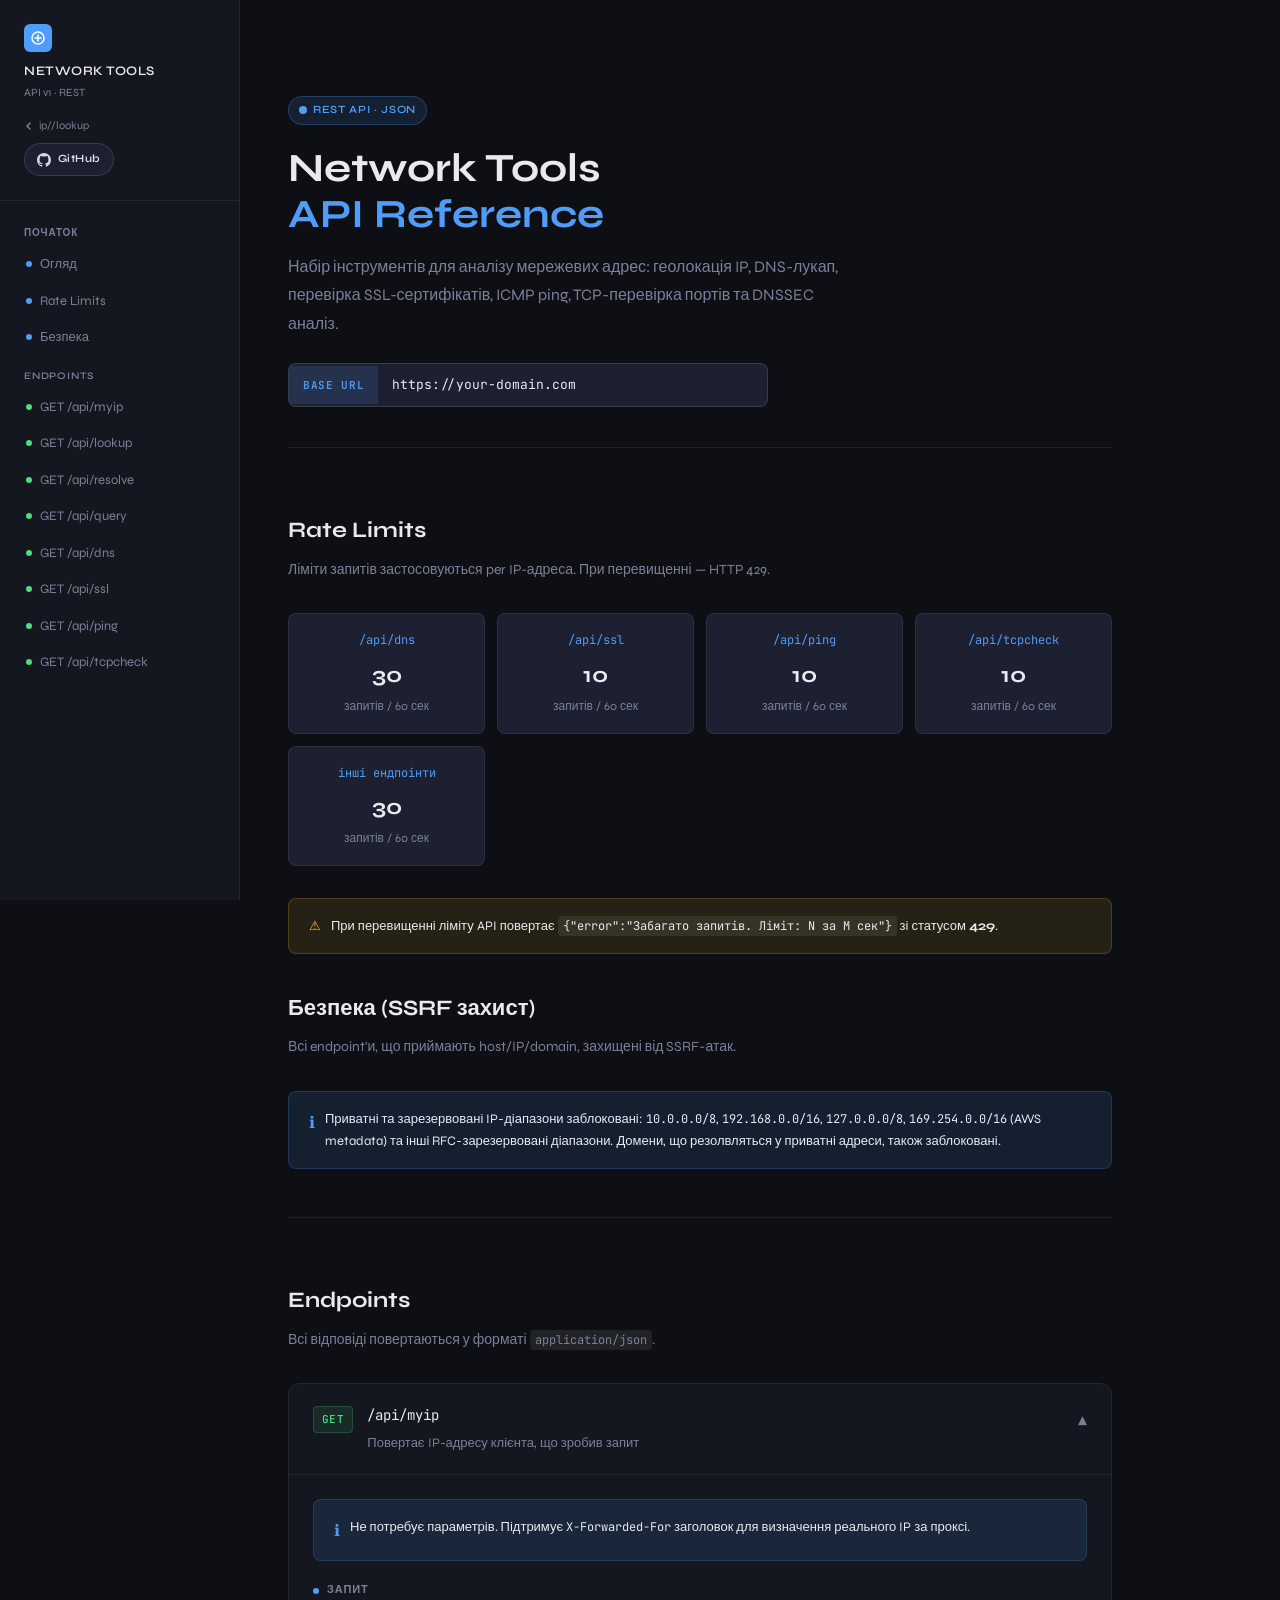
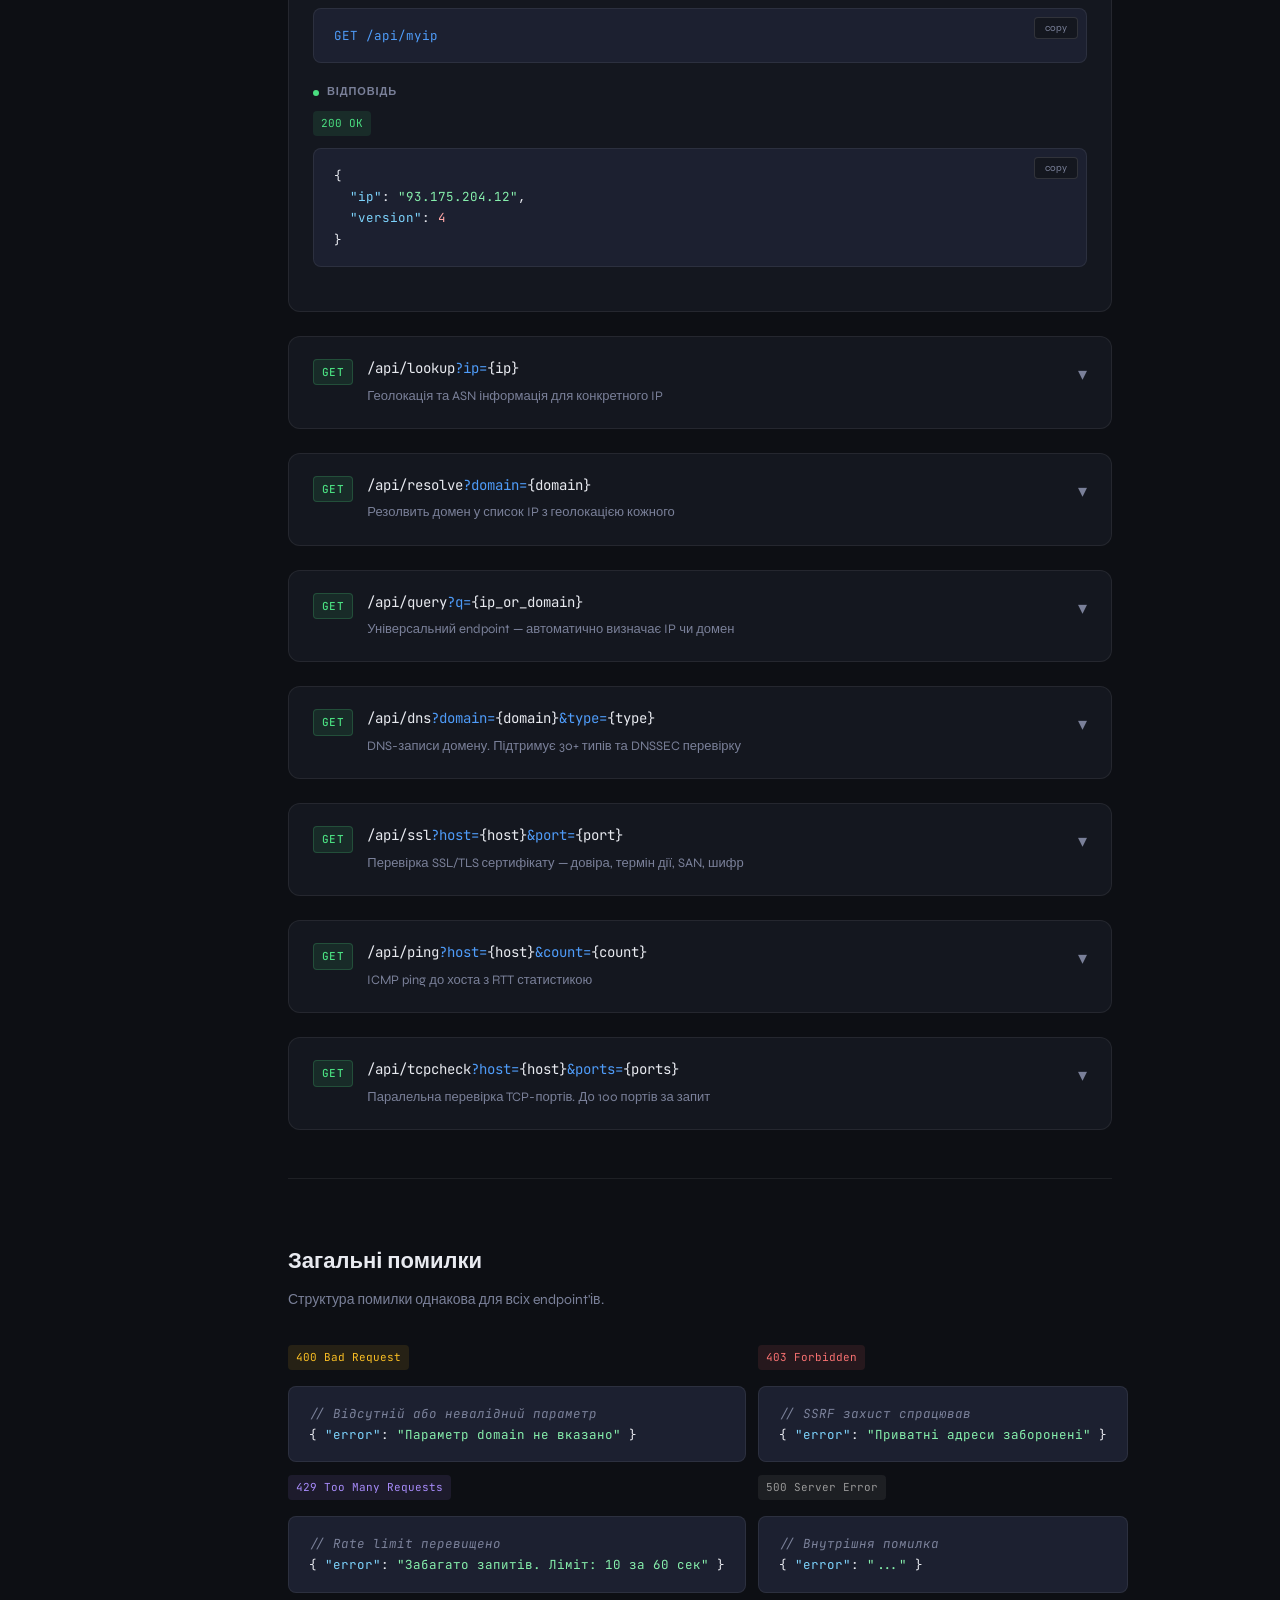
==== commit 2e5c518b: "Some changes" ====
--- a/templates/api.html
+++ b/templates/api.html
@@ -120,6 +120,59 @@
       margin-top: 2px;
     }
 
+    .sidebar-links {
+      display: flex;
+      flex-direction: column;
+      gap: 8px;
+      margin-top: 14px;
+    }
+
+    /* Back link — simple text style */
+    .sidebar-back {
+      display: inline-flex;
+      align-items: center;
+      gap: 5px;
+      font-size: 11px;
+      color: var(--muted);
+      text-decoration: none;
+      transition: color 0.15s;
+    }
+
+    .sidebar-back:hover {
+      color: var(--text);
+    }
+
+    /* GitHub button — polished pill */
+    .github-btn {
+      display: inline-flex;
+      align-items: center;
+      gap: 7px;
+      padding: 6px 12px;
+      background: var(--surface2);
+      border: 1px solid var(--border2);
+      border-radius: 20px;
+      color: var(--text);
+      font-family: var(--display);
+      font-size: 11px;
+      font-weight: 600;
+      letter-spacing: 0.04em;
+      text-decoration: none;
+      transition: background 0.15s, border-color 0.15s, color 0.15s, box-shadow 0.15s;
+      width: fit-content;
+    }
+
+    .github-btn:hover {
+      background: #24292f;
+      border-color: rgba(255, 255, 255, 0.25);
+      color: #fff;
+      box-shadow: 0 0 0 3px rgba(255, 255, 255, 0.06);
+    }
+
+    .github-btn svg {
+      flex-shrink: 0;
+      opacity: 0.9;
+    }
+
     .nav-group {
       margin-bottom: 0.25rem;
     }
@@ -497,6 +550,7 @@
       display: flex;
       gap: 4px;
       margin-bottom: 0.75rem;
+      flex-wrap: wrap;
     }
 
     .tab-btn {
@@ -655,19 +709,30 @@
       </div>
       <h1>Network Tools</h1>
       <p>API v1 · REST</p>
-      <a href="/" style="
-  display:inline-flex;align-items:center;gap:5px;margin-top:10px;
-  font-size:11px;color:var(--muted);text-decoration:none;
-  transition:color .15s">
-        ← ip//lookup
-      </a>
-      <br>
-      <a href="/" style="
-  display:inline-flex;align-items:center;gap:5px;margin-top:10px;
-  font-size:11px;color:var(--muted);text-decoration:none;
-  transition:color .15s">
-        Github
-      </a>
+
+      <div class="sidebar-links">
+        <a href="/" class="sidebar-back">
+          <svg width="10" height="10" viewBox="0 0 10 10" fill="none">
+            <path d="M6 2L3 5l3 3" stroke="currentColor" stroke-width="1.5" stroke-linecap="round"
+              stroke-linejoin="round" />
+          </svg>
+          ip//lookup
+        </a>
+
+        <a href="https://github.com/DraKuLa21-a42/ip-lookup" target="_blank" rel="noopener" class="github-btn">
+          <!-- GitHub mark SVG -->
+          <svg width="14" height="14" viewBox="0 0 16 16" fill="currentColor" xmlns="http://www.w3.org/2000/svg">
+            <path d="M8 0C3.58 0 0 3.58 0 8c0 3.54 2.29 6.53 5.47 7.59.4.07.55-.17.55-.38
+              0-.19-.01-.82-.01-1.49-2.01.37-2.53-.49-2.69-.94-.09-.23-.48-.94-.82-1.13-.28-.15-.68-.52
+              -.01-.53.63-.01 1.08.58 1.23.82.72 1.21 1.87.87 2.33.66.07-.52.28-.87.51-1.07-1.78-.2
+              -3.64-.89-3.64-3.95 0-.87.31-1.59.82-2.15-.08-.2-.36-1.02.08-2.12 0 0 .67-.21 2.2.82
+              .64-.18 1.32-.27 2-.27.68 0 1.36.09 2 .27 1.53-1.04 2.2-.82 2.2-.82.44 1.1.16 1.92.08
+              2.12.51.56.82 1.27.82 2.15 0 3.07-1.87 3.75-3.65 3.95.29.25.54.73.54 1.48 0 1.07-.01
+              1.93-.01 2.2 0 .21.15.46.55.38A8.013 8.013 0 0016 8c0-4.42-3.58-8-8-8z" />
+          </svg>
+          GitHub
+        </a>
+      </div>
     </div>
 
     <div class="nav-group">
@@ -700,6 +765,9 @@
       <a href="#ep-dns" class="nav-item">
         <span class="nav-dot" style="background:#4ade80"></span> GET /api/dns
       </a>
+      <a href="#ep-ssl" class="nav-item">
+        <span class="nav-dot" style="background:#4ade80"></span> GET /api/ssl
+      </a>
       <a href="#ep-ping" class="nav-item">
         <span class="nav-dot" style="background:#4ade80"></span> GET /api/ping
       </a>
@@ -720,8 +788,8 @@
         REST API · JSON
       </div>
       <h1>Network Tools<br><span>API Reference</span></h1>
-      <p>Набір інструментів для аналізу мережевих адрес: геолокація IP, DNS-лукап, ICMP ping, TCP-перевірка портів та
-        DNSSEC аналіз.</p>
+      <p>Набір інструментів для аналізу мережевих адрес: геолокація IP, DNS-лукап, перевірка SSL-сертифікатів, ICMP
+        ping, TCP-перевірка портів та DNSSEC аналіз.</p>
       <div class="base-url-block">
         <span class="label">Base URL</span>
         <span class="url">https://your-domain.com</span>
@@ -737,6 +805,11 @@
         <div class="rate-card">
           <div class="endpoint-name">/api/dns</div>
           <div class="rate-value">30</div>
+          <div class="rate-unit">запитів / 60 сек</div>
+        </div>
+        <div class="rate-card">
+          <div class="endpoint-name">/api/ssl</div>
+          <div class="rate-value">10</div>
           <div class="rate-unit">запитів / 60 сек</div>
         </div>
         <div class="rate-card">
@@ -781,12 +854,13 @@
 
     <hr class="divider">
 
-    <!-- /api/myip -->
+    <!-- ENDPOINTS -->
     <h2 class="section-title">Endpoints</h2>
     <p class="section-desc">Всі відповіді повертаються у форматі <code
         style="font-family:var(--mono);font-size:12px;background:rgba(255,255,255,0.08);padding:2px 5px;border-radius:3px">application/json</code>.
     </p>
 
+    <!-- /api/myip -->
     <div class="endpoint-card open" id="ep-myip">
       <div class="endpoint-header" onclick="toggleCard(this)">
         <span class="method-badge method-GET">GET</span>
@@ -803,12 +877,10 @@
               style="font-family:var(--mono);font-size:12px">X-Forwarded-For</code> заголовок для визначення реального
             IP за проксі.</span>
         </div>
-
         <div class="example-block">
           <div class="example-label"><span class="dot" style="color:var(--accent)"></span> Запит</div>
           <pre><button class="copy-btn" onclick="copyCode(this)">copy</button><span class="hl-url">GET /api/myip</span></pre>
         </div>
-
         <div class="example-block">
           <div class="example-label"><span class="dot" style="color:var(--green)"></span> Відповідь</div>
           <span class="response-badge resp-200">200 OK</span>
@@ -848,13 +920,11 @@
             </tr>
           </tbody>
         </table>
-
         <div class="tabs">
           <button class="tab-btn active" onclick="switchTab(this,'lookup-req')">Запит</button>
           <button class="tab-btn" onclick="switchTab(this,'lookup-resp')">Відповідь</button>
           <button class="tab-btn" onclick="switchTab(this,'lookup-err')">Помилки</button>
         </div>
-
         <div class="tab-content active" id="lookup-req">
           <pre><button class="copy-btn" onclick="copyCode(this)">copy</button><span class="hl-url">GET /api/lookup?ip=8.8.8.8</span></pre>
         </div>
@@ -914,12 +984,10 @@
             <tr>
               <td><span class="param-name">domain</span><span class="param-required">required</span></td>
               <td><span class="param-type">string</span></td>
-              <td class="param-desc">Доменне ім'я або URL. Схема і шлях відкидаються автоматично. Домени, що
-                резолвляться у приватні IP, заблоковані.</td>
+              <td class="param-desc">Доменне ім'я або URL. Схема і шлях відкидаються автоматично.</td>
             </tr>
           </tbody>
         </table>
-
         <div class="tabs">
           <button class="tab-btn active" onclick="switchTab(this,'resolve-req')">Запит</button>
           <button class="tab-btn" onclick="switchTab(this,'resolve-resp')">Відповідь</button>
@@ -941,7 +1009,7 @@
       <span class="hl-key">"country"</span>: <span class="hl-str">"United States"</span>,
       <span class="hl-key">"city"</span>: <span class="hl-str">"Seattle"</span>,
       <span class="hl-key">"asn_org"</span>: <span class="hl-str">"GITHUB"</span>,
-      <span class="hl-key">"...</span><span class="hl-str">"</span>: <span class="hl-str">"..."</span>
+      <span class="hl-key">"..."</span>: <span class="hl-str">"..."</span>
     }
   ]
 }</pre>
@@ -965,11 +1033,10 @@
           <span>Якщо передано IP — поведінка як у <code
               style="font-family:var(--mono);font-size:12px">/api/lookup</code>. Якщо передано домен — як у <code
               style="font-family:var(--mono);font-size:12px">/api/resolve</code>. Поле <code
-              style="font-family:var(--mono);font-size:12px">"type"</code> у відповіді завжди вказує <code
+              style="font-family:var(--mono);font-size:12px">"type"</code> вказує <code
               style="font-family:var(--mono);font-size:12px">"ip"</code> або <code
               style="font-family:var(--mono);font-size:12px">"domain"</code>.</span>
         </div>
-
         <div class="params-title">Параметри</div>
         <table class="params-table">
           <thead>
@@ -987,7 +1054,6 @@
             </tr>
           </tbody>
         </table>
-
         <div class="tabs">
           <button class="tab-btn active" onclick="switchTab(this,'query-req1')">IP запит</button>
           <button class="tab-btn" onclick="switchTab(this,'query-req2')">Domain запит</button>
@@ -1038,19 +1104,16 @@
               <td class="param-desc">Тип DNS-запису. Якщо не вказано — повертаються всі знайдені типи. Можливі значення:
                 <code style="font-family:var(--mono);font-size:12px">A</code>, <code
                   style="font-family:var(--mono);font-size:12px">AAAA</code>, <code
-                  style="font-family:var(--mono);font-size:12px">CNAME</code>, <code
                   style="font-family:var(--mono);font-size:12px">MX</code>, <code
+                  style="font-family:var(--mono);font-size:12px">TXT</code>, <code
                   style="font-family:var(--mono);font-size:12px">NS</code>, <code
-                  style="font-family:var(--mono);font-size:12px">TXT</code>, <code
                   style="font-family:var(--mono);font-size:12px">SOA</code>, <code
                   style="font-family:var(--mono);font-size:12px">SRV</code>, <code
                   style="font-family:var(--mono);font-size:12px">CAA</code>, <code
-                  style="font-family:var(--mono);font-size:12px">DNSSEC</code> та інші.
-              </td>
+                  style="font-family:var(--mono);font-size:12px">DNSSEC</code> та інші.</td>
             </tr>
           </tbody>
         </table>
-
         <div class="tabs">
           <button class="tab-btn active" onclick="switchTab(this,'dns-req1')">Один тип</button>
           <button class="tab-btn" onclick="switchTab(this,'dns-req2')">Всі записи</button>
@@ -1082,10 +1145,6 @@
     {
       <span class="hl-key">"type"</span>: <span class="hl-str">"MX"</span>,
       <span class="hl-key">"records"</span>: [<span class="hl-str">"10 smtp.google.com."</span>]
-    },
-    {
-      <span class="hl-key">"type"</span>: <span class="hl-str">"NS"</span>,
-      <span class="hl-key">"records"</span>: [<span class="hl-str">"ns1.google.com."</span>, <span class="hl-str">"ns2.google.com."</span>]
     }
   ],
   <span class="hl-key">"dnssec"</span>: {
@@ -1102,6 +1161,204 @@
       </div>
     </div>
 
+    <!-- /api/ssl -->
+    <div class="endpoint-card" id="ep-ssl">
+      <div class="endpoint-header" onclick="toggleCard(this)">
+        <span class="method-badge method-GET">GET</span>
+        <div class="endpoint-info">
+          <div class="endpoint-path">/api/ssl<span class="param">?host=</span>{host}<span
+              class="param">&port=</span>{port}</div>
+          <div class="endpoint-summary">Перевірка SSL/TLS сертифікату — довіра, термін дії, SAN, шифр</div>
+        </div>
+        <span class="toggle-icon">▾</span>
+      </div>
+      <div class="endpoint-body">
+        <div class="info-box">
+          <span class="icon">ℹ</span>
+          <span>Отримання сертифікату і перевірка ланцюжка довіри виконуються незалежно — навіть прострочені або
+            self-signed сертифікати повністю аналізуються. Перевірка wildcard SAN відповідає RFC 6125.</span>
+        </div>
+
+        <div class="params-title">Параметри</div>
+        <table class="params-table">
+          <thead>
+            <tr>
+              <th>Параметр</th>
+              <th>Тип</th>
+              <th>Опис</th>
+            </tr>
+          </thead>
+          <tbody>
+            <tr>
+              <td><span class="param-name">host</span><span class="param-required">required</span></td>
+              <td><span class="param-type">string</span></td>
+              <td class="param-desc">Домен або IP-адреса. Приватні адреси заблоковані.</td>
+            </tr>
+            <tr>
+              <td><span class="param-name">port</span><span class="param-optional">optional</span></td>
+              <td><span class="param-type">integer</span></td>
+              <td class="param-desc">TCP-порт. За замовчуванням: <code
+                  style="font-family:var(--mono);font-size:12px">443</code>. Діапазон: 1–65535.</td>
+            </tr>
+          </tbody>
+        </table>
+
+        <div class="params-title" style="margin-top:1rem">Поля відповіді</div>
+        <table class="params-table">
+          <thead>
+            <tr>
+              <th>Поле</th>
+              <th>Тип</th>
+              <th>Опис</th>
+            </tr>
+          </thead>
+          <tbody>
+            <tr>
+              <td><span class="param-name">valid</span></td>
+              <td><span class="param-type">boolean</span></td>
+              <td class="param-desc">Загальний результат: сертифікат довірений, не прострочений, ім'я збігається.</td>
+            </tr>
+            <tr>
+              <td><span class="param-name">trusted</span></td>
+              <td><span class="param-type">boolean</span></td>
+              <td class="param-desc">Ланцюжок довіри перевірено системними CA.</td>
+            </tr>
+            <tr>
+              <td><span class="param-name">trust_error</span></td>
+              <td><span class="param-type">string | null</span></td>
+              <td class="param-desc">Причина недовіри (якщо є). Наприклад: self-signed, прострочений CA тощо.</td>
+            </tr>
+            <tr>
+              <td><span class="param-name">name_match</span></td>
+              <td><span class="param-type">boolean</span></td>
+              <td class="param-desc">Відповідність <code style="font-family:var(--mono);font-size:12px">host</code> і
+                SAN/CN сертифікату. Підтримує wildcard <code
+                  style="font-family:var(--mono);font-size:12px">*.example.com</code>.</td>
+            </tr>
+            <tr>
+              <td><span class="param-name">days_left</span></td>
+              <td><span class="param-type">integer</span></td>
+              <td class="param-desc">Днів до закінчення дії. Від'ємне значення — сертифікат прострочений.</td>
+            </tr>
+            <tr>
+              <td><span class="param-name">expired</span></td>
+              <td><span class="param-type">boolean</span></td>
+              <td class="param-desc"><code style="font-family:var(--mono);font-size:12px">true</code> якщо сертифікат
+                прострочений.</td>
+            </tr>
+            <tr>
+              <td><span class="param-name">not_before / not_after</span></td>
+              <td><span class="param-type">string</span></td>
+              <td class="param-desc">Дати початку і закінчення дії сертифікату.</td>
+            </tr>
+            <tr>
+              <td><span class="param-name">san</span></td>
+              <td><span class="param-type">string[]</span></td>
+              <td class="param-desc">Список DNS-імен із Subject Alternative Names.</td>
+            </tr>
+            <tr>
+              <td><span class="param-name">tls_version</span></td>
+              <td><span class="param-type">string</span></td>
+              <td class="param-desc">Версія TLS протоколу: <code
+                  style="font-family:var(--mono);font-size:12px">TLSv1.2</code> або <code
+                  style="font-family:var(--mono);font-size:12px">TLSv1.3</code>.</td>
+            </tr>
+            <tr>
+              <td><span class="param-name">cipher</span></td>
+              <td><span class="param-type">string</span></td>
+              <td class="param-desc">Назва активного шифру (наприклад, <code
+                  style="font-family:var(--mono);font-size:12px">TLS_AES_128_GCM_SHA256</code>).</td>
+            </tr>
+            <tr>
+              <td><span class="param-name">chain</span></td>
+              <td><span class="param-type">object[]</span></td>
+              <td class="param-desc">Масив з CN, організацією, видавцем та датами для кожного сертифікату в ланцюжку.
+              </td>
+            </tr>
+          </tbody>
+        </table>
+
+        <div class="tabs">
+          <button class="tab-btn active" onclick="switchTab(this,'ssl-req')">Запит</button>
+          <button class="tab-btn" onclick="switchTab(this,'ssl-resp-ok')">Валідний</button>
+          <button class="tab-btn" onclick="switchTab(this,'ssl-resp-bad')">Невалідний</button>
+          <button class="tab-btn" onclick="switchTab(this,'ssl-err')">Помилки</button>
+        </div>
+
+        <div class="tab-content active" id="ssl-req">
+          <pre><button class="copy-btn" onclick="copyCode(this)">copy</button><span class="hl-url">GET /api/ssl?host=github.com</span>
+
+<span class="hl-comment"># Нестандартний порт</span>
+<span class="hl-url">GET /api/ssl?host=example.com&port=8443</span></pre>
+        </div>
+
+        <div class="tab-content" id="ssl-resp-ok">
+          <span class="response-badge resp-200">200 OK</span>
+          <pre><button class="copy-btn" onclick="copyCode(this)">copy</button>{
+  <span class="hl-key">"host"</span>: <span class="hl-str">"github.com"</span>,
+  <span class="hl-key">"port"</span>: <span class="hl-num">443</span>,
+  <span class="hl-key">"valid"</span>: <span class="hl-bool">true</span>,
+  <span class="hl-key">"trusted"</span>: <span class="hl-bool">true</span>,
+  <span class="hl-key">"trust_error"</span>: <span class="hl-bool">null</span>,
+  <span class="hl-key">"name_match"</span>: <span class="hl-bool">true</span>,
+  <span class="hl-key">"expired"</span>: <span class="hl-bool">false</span>,
+  <span class="hl-key">"days_left"</span>: <span class="hl-num">187</span>,
+  <span class="hl-key">"not_before"</span>: <span class="hl-str">"15 January 2025"</span>,
+  <span class="hl-key">"not_after"</span>: <span class="hl-str">"15 July 2025"</span>,
+  <span class="hl-key">"common_name"</span>: <span class="hl-str">"github.com"</span>,
+  <span class="hl-key">"issuer_cn"</span>: <span class="hl-str">"DigiCert TLS RSA SHA256 2020 CA1"</span>,
+  <span class="hl-key">"issuer_org"</span>: <span class="hl-str">"DigiCert Inc"</span>,
+  <span class="hl-key">"issuer_country"</span>: <span class="hl-str">"US"</span>,
+  <span class="hl-key">"san"</span>: [<span class="hl-str">"github.com"</span>, <span class="hl-str">"www.github.com"</span>],
+  <span class="hl-key">"san_count"</span>: <span class="hl-num">2</span>,
+  <span class="hl-key">"tls_version"</span>: <span class="hl-str">"TLSv1.3"</span>,
+  <span class="hl-key">"cipher"</span>: <span class="hl-str">"TLS_AES_128_GCM_SHA256"</span>,
+  <span class="hl-key">"key_bits"</span>: <span class="hl-num">128</span>,
+  <span class="hl-key">"chain"</span>: [
+    {
+      <span class="hl-key">"common_name"</span>: <span class="hl-str">"github.com"</span>,
+      <span class="hl-key">"organization"</span>: <span class="hl-str">"GitHub, Inc."</span>,
+      <span class="hl-key">"issuer"</span>: <span class="hl-str">"DigiCert TLS RSA SHA256 2020 CA1"</span>,
+      <span class="hl-key">"not_before"</span>: <span class="hl-str">"15 January 2025"</span>,
+      <span class="hl-key">"not_after"</span>: <span class="hl-str">"15 July 2025"</span>
+    }
+  ]
+}</pre>
+        </div>
+
+        <div class="tab-content" id="ssl-resp-bad">
+          <span class="response-badge resp-200">200 OK</span>
+          <pre><button class="copy-btn" onclick="copyCode(this)">copy</button><span class="hl-comment">// Self-signed або прострочений — поля все одно повертаються</span>
+{
+  <span class="hl-key">"host"</span>: <span class="hl-str">"self-signed.badssl.com"</span>,
+  <span class="hl-key">"port"</span>: <span class="hl-num">443</span>,
+  <span class="hl-key">"valid"</span>: <span class="hl-bool">false</span>,
+  <span class="hl-key">"trusted"</span>: <span class="hl-bool">false</span>,
+  <span class="hl-key">"trust_error"</span>: <span class="hl-str">"[SSL: CERTIFICATE_VERIFY_FAILED] certificate verify failed: self-signed certificate"</span>,
+  <span class="hl-key">"name_match"</span>: <span class="hl-bool">true</span>,
+  <span class="hl-key">"expired"</span>: <span class="hl-bool">false</span>,
+  <span class="hl-key">"days_left"</span>: <span class="hl-num">312</span>,
+  <span class="hl-key">"common_name"</span>: <span class="hl-str">"*.badssl.com"</span>,
+  <span class="hl-key">"issuer_cn"</span>: <span class="hl-str">"*.badssl.com"</span>,
+  <span class="hl-key">"tls_version"</span>: <span class="hl-str">"TLSv1.2"</span>,
+  <span class="hl-key">"..."</span>: <span class="hl-str">"..."</span>
+}</pre>
+        </div>
+
+        <div class="tab-content" id="ssl-err">
+          <span class="response-badge resp-400">400 Bad Request</span>
+          <pre><span class="hl-comment">// Відсутній host</span>
+{ <span class="hl-key">"error"</span>: <span class="hl-str">"Параметр host не вказано"</span> }</pre>
+          <span class="response-badge resp-400">400 Bad Request</span>
+          <pre><span class="hl-comment">// Невалідний порт</span>
+{ <span class="hl-key">"error"</span>: <span class="hl-str">"Невалідний порт"</span> }</pre>
+          <span class="response-badge resp-403">403 Forbidden</span>
+          <pre><span class="hl-comment">// Приватна адреса</span>
+{ <span class="hl-key">"error"</span>: <span class="hl-str">"Приватні та зарезервовані адреси заборонені"</span> }</pre>
+        </div>
+      </div>
+    </div>
+
     <!-- /api/ping -->
     <div class="endpoint-card" id="ep-ping">
       <div class="endpoint-header" onclick="toggleCard(this)">
@@ -1138,7 +1395,6 @@
             </tr>
           </tbody>
         </table>
-
         <div class="tabs">
           <button class="tab-btn active" onclick="switchTab(this,'ping-req')">Запит</button>
           <button class="tab-btn" onclick="switchTab(this,'ping-resp-ok')">Успіх</button>
@@ -1208,25 +1464,23 @@
               <td><span class="param-name">ports</span><span class="param-required">required</span></td>
               <td><span class="param-type">string</span></td>
               <td class="param-desc">
-                Порти для перевірки. Формати:
-                <br>• Один порт: <code style="font-family:var(--mono);font-size:12px">22</code>
-                <br>• Список через кому: <code style="font-family:var(--mono);font-size:12px">80,443,22</code>
-                <br>• Діапазон: <code style="font-family:var(--mono);font-size:12px">80-90</code> (макс. +100 від
-                початку)
-                <br>• Змішаний: <code style="font-family:var(--mono);font-size:12px">22,80,443,8080-8090</code>
-                <br>Максимум 100 портів за запит. Діапазон 1–65535.
+                Порти для перевірки. Формати:<br>
+                • Один порт: <code style="font-family:var(--mono);font-size:12px">22</code><br>
+                • Список: <code style="font-family:var(--mono);font-size:12px">80,443,22</code><br>
+                • Діапазон: <code style="font-family:var(--mono);font-size:12px">80-90</code> (макс. +100)<br>
+                • Змішаний: <code style="font-family:var(--mono);font-size:12px">22,80,8080-8090</code><br>
+                Максимум 100 портів за запит.
               </td>
             </tr>
           </tbody>
         </table>
-
         <div class="tabs">
           <button class="tab-btn active" onclick="switchTab(this,'tcp-req')">Запити</button>
           <button class="tab-btn" onclick="switchTab(this,'tcp-resp')">Відповідь</button>
           <button class="tab-btn" onclick="switchTab(this,'tcp-known')">Відомі порти</button>
         </div>
         <div class="tab-content active" id="tcp-req">
-          <pre><button class="copy-btn" onclick="copyCode(this)">copy</button"><span class="hl-comment"># Основні веб-порти</span>
+          <pre><button class="copy-btn" onclick="copyCode(this)">copy</button><span class="hl-comment"># Основні веб-порти</span>
 <span class="hl-url">GET /api/tcpcheck?host=example.com&ports=80,443</span>
 
 <span class="hl-comment"># Сканування діапазону</span>
@@ -1241,21 +1495,12 @@
   <span class="hl-key">"host"</span>: <span class="hl-str">"example.com"</span>,
   <span class="hl-key">"results"</span>: [
     {
-      <span class="hl-key">"host"</span>: <span class="hl-str">"example.com"</span>,
       <span class="hl-key">"port"</span>: <span class="hl-num">80</span>,
       <span class="hl-key">"open"</span>: <span class="hl-bool">true</span>,
       <span class="hl-key">"ms"</span>: <span class="hl-num">12.45</span>,
       <span class="hl-key">"service"</span>: <span class="hl-str">"HTTP"</span>
     },
     {
-      <span class="hl-key">"host"</span>: <span class="hl-str">"example.com"</span>,
-      <span class="hl-key">"port"</span>: <span class="hl-num">443</span>,
-      <span class="hl-key">"open"</span>: <span class="hl-bool">true</span>,
-      <span class="hl-key">"ms"</span>: <span class="hl-num">13.88</span>,
-      <span class="hl-key">"service"</span>: <span class="hl-str">"HTTPS"</span>
-    },
-    {
-      <span class="hl-key">"host"</span>: <span class="hl-str">"example.com"</span>,
       <span class="hl-key">"port"</span>: <span class="hl-num">22</span>,
       <span class="hl-key">"open"</span>: <span class="hl-bool">false</span>,
       <span class="hl-key">"error"</span>: <span class="hl-str">"Connection refused"</span>,
@@ -1352,8 +1597,7 @@
         const el = document.getElementById(id);
         if (el) el.scrollIntoView({ behavior: 'smooth', block: 'start' });
         if (id.startsWith('ep-')) {
-          const card = el;
-          if (!card.classList.contains('open')) card.classList.add('open');
+          if (!el.classList.contains('open')) el.classList.add('open');
         }
       });
     });
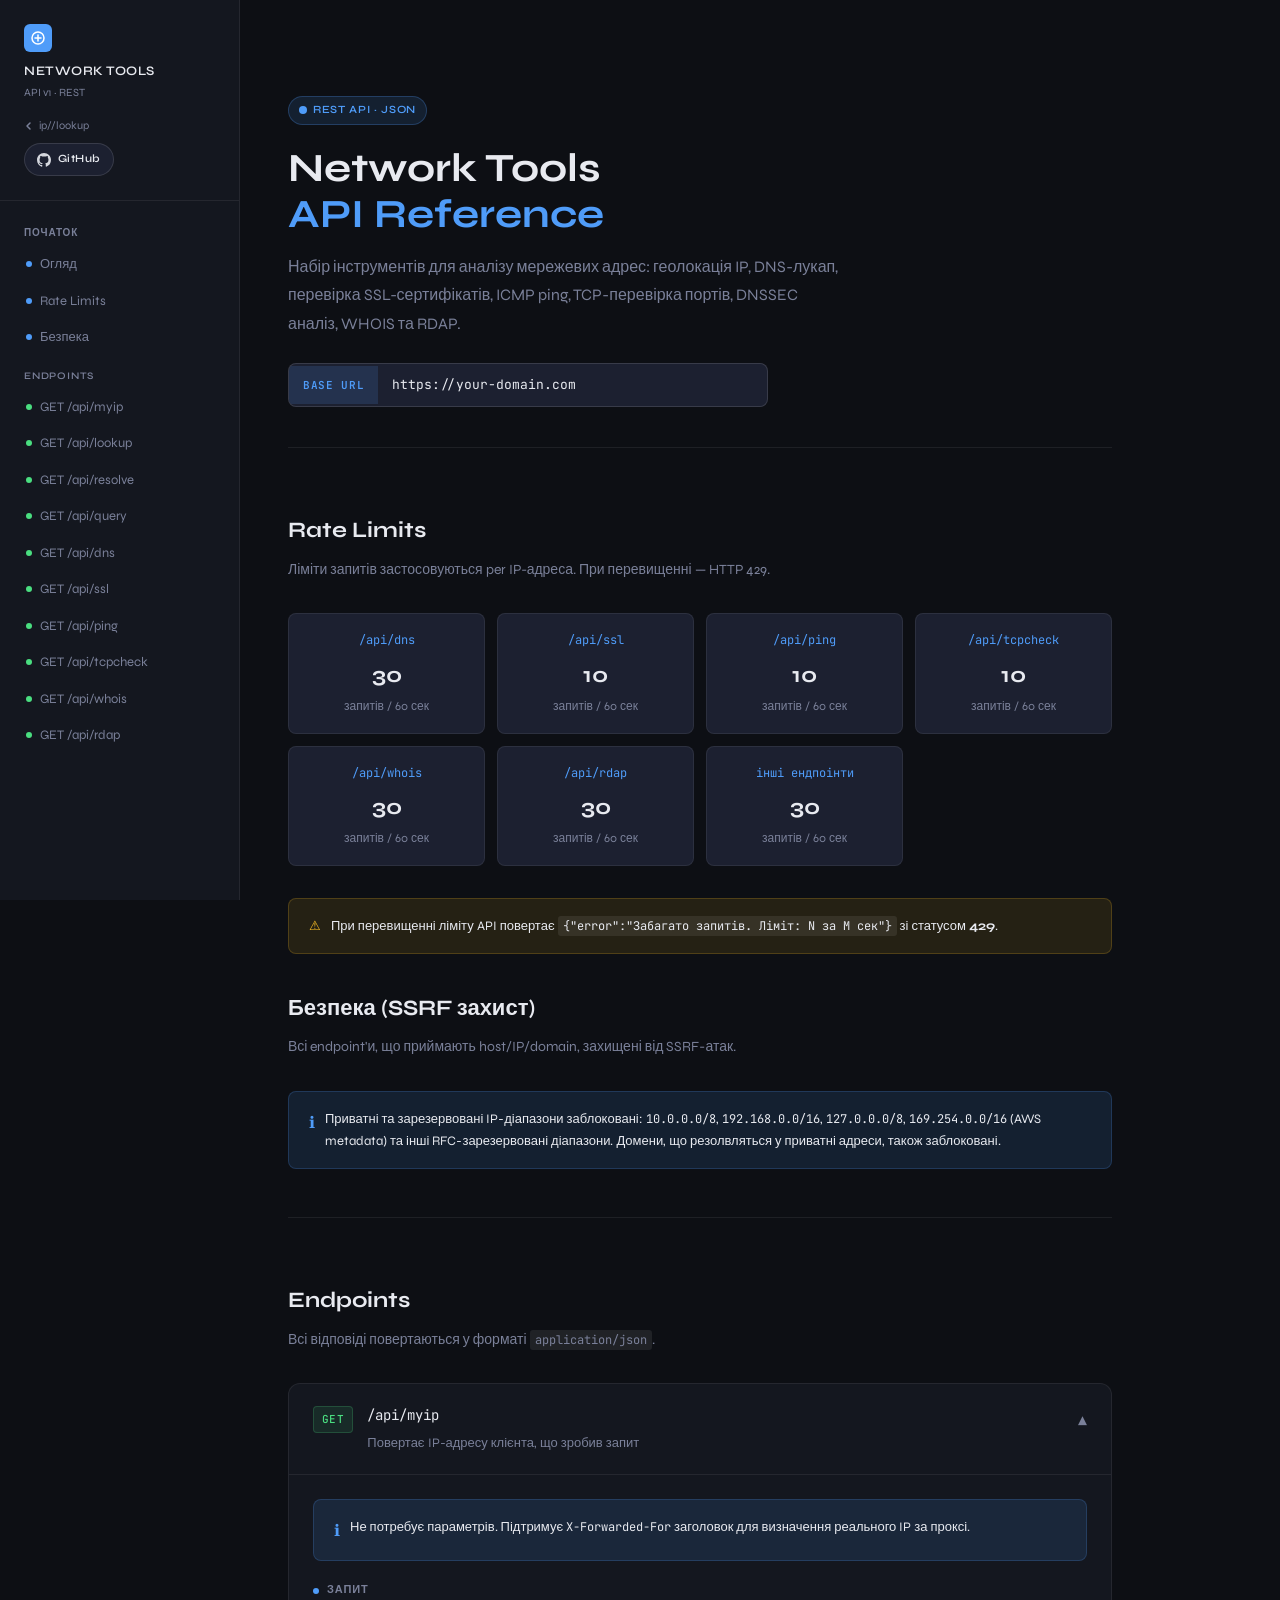
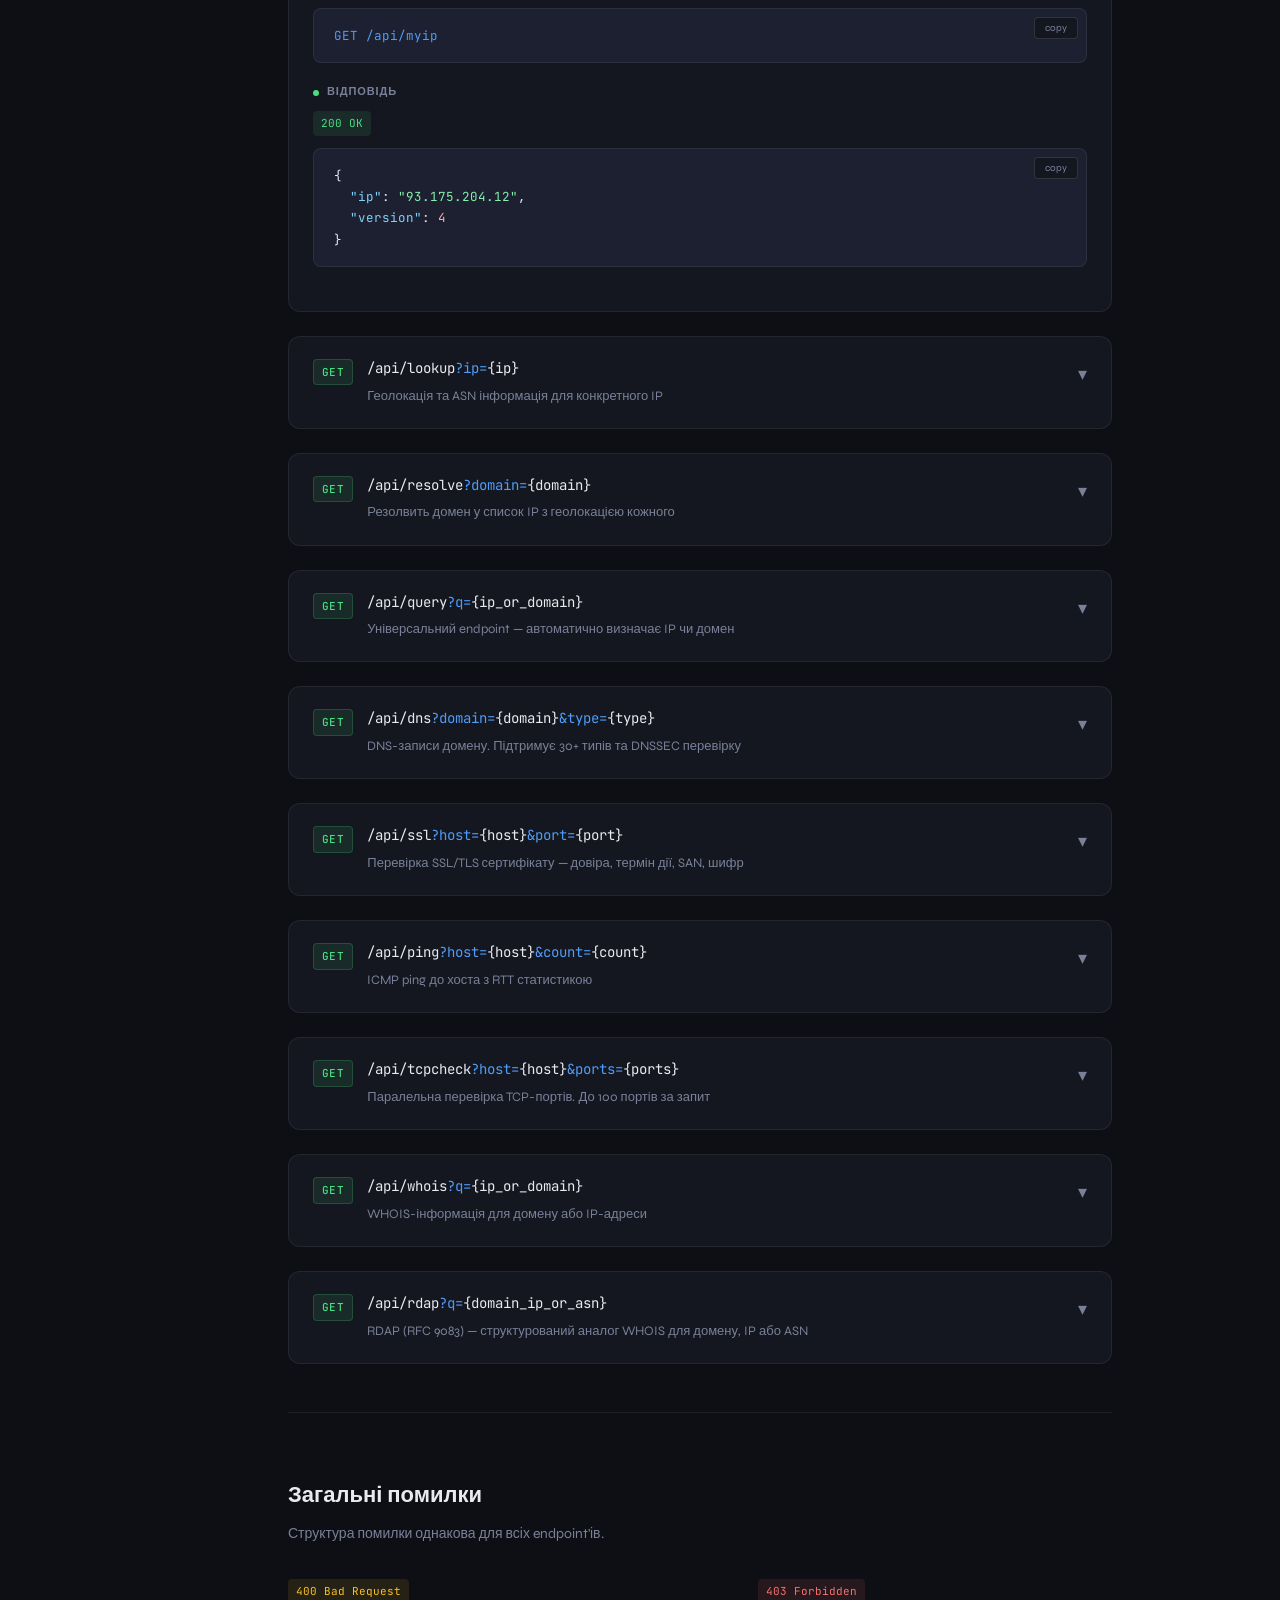
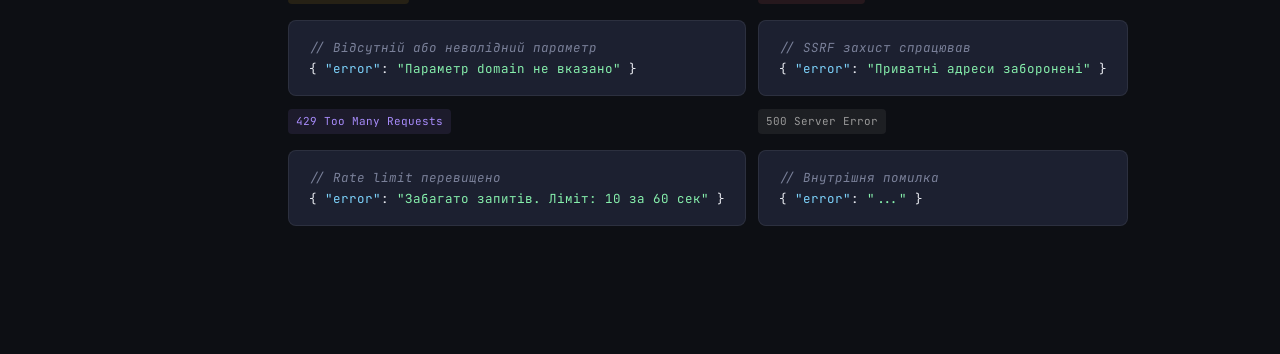
==== commit 8ef83869: "Add whois/rdap in docs page" ====
--- a/templates/api.html
+++ b/templates/api.html
@@ -127,7 +127,6 @@
       margin-top: 14px;
     }
 
-    /* Back link — simple text style */
     .sidebar-back {
       display: inline-flex;
       align-items: center;
@@ -142,7 +141,6 @@
       color: var(--text);
     }
 
-    /* GitHub button — polished pill */
     .github-btn {
       display: inline-flex;
       align-items: center;
@@ -541,6 +539,10 @@
       color: var(--accent);
     }
 
+    .hl-null {
+      color: var(--muted);
+    }
+
     .hl-comment {
       color: var(--muted);
       font-style: italic;
@@ -684,6 +686,13 @@
       margin: 3rem 0;
     }
 
+    /* Teal badge variant for RDAP */
+    .badge-teal {
+      background: var(--teal-dim);
+      color: var(--teal);
+      border: 1px solid rgba(45, 212, 191, 0.2);
+    }
+
     @media (max-width: 768px) {
       .sidebar {
         display: none;
@@ -718,9 +727,7 @@
           </svg>
           ip//lookup
         </a>
-
         <a href="https://github.com/DraKuLa21-a42/ip-lookup" target="_blank" rel="noopener" class="github-btn">
-          <!-- GitHub mark SVG -->
           <svg width="14" height="14" viewBox="0 0 16 16" fill="currentColor" xmlns="http://www.w3.org/2000/svg">
             <path d="M8 0C3.58 0 0 3.58 0 8c0 3.54 2.29 6.53 5.47 7.59.4.07.55-.17.55-.38
               0-.19-.01-.82-.01-1.49-2.01.37-2.53-.49-2.69-.94-.09-.23-.48-.94-.82-1.13-.28-.15-.68-.52
@@ -774,6 +781,13 @@
       <a href="#ep-tcpcheck" class="nav-item">
         <span class="nav-dot" style="background:#4ade80"></span> GET /api/tcpcheck
       </a>
+      <a href="#ep-whois" class="nav-item">
+        <span class="nav-dot" style="background:#4ade80"></span> GET /api/whois
+      </a>
+      <a href="#ep-rdap" class="nav-item">
+        <span class="nav-dot" style="background:#4ade80"></span> GET /api/rdap
+      </a>
+
     </div>
   </nav>
 
@@ -789,7 +803,7 @@
       </div>
       <h1>Network Tools<br><span>API Reference</span></h1>
       <p>Набір інструментів для аналізу мережевих адрес: геолокація IP, DNS-лукап, перевірка SSL-сертифікатів, ICMP
-        ping, TCP-перевірка портів та DNSSEC аналіз.</p>
+        ping, TCP-перевірка портів, DNSSEC аналіз, WHOIS та RDAP.</p>
       <div class="base-url-block">
         <span class="label">Base URL</span>
         <span class="url">https://your-domain.com</span>
@@ -820,6 +834,16 @@
         <div class="rate-card">
           <div class="endpoint-name">/api/tcpcheck</div>
           <div class="rate-value">10</div>
+          <div class="rate-unit">запитів / 60 сек</div>
+        </div>
+        <div class="rate-card">
+          <div class="endpoint-name">/api/whois</div>
+          <div class="rate-value">30</div>
+          <div class="rate-unit">запитів / 60 сек</div>
+        </div>
+        <div class="rate-card">
+          <div class="endpoint-name">/api/rdap</div>
+          <div class="rate-value">30</div>
           <div class="rate-unit">запитів / 60 сек</div>
         </div>
         <div class="rate-card">
@@ -1102,15 +1126,16 @@
               <td><span class="param-name">type</span><span class="param-optional">optional</span></td>
               <td><span class="param-type">string</span></td>
               <td class="param-desc">Тип DNS-запису. Якщо не вказано — повертаються всі знайдені типи. Можливі значення:
-                <code style="font-family:var(--mono);font-size:12px">A</code>, <code
-                  style="font-family:var(--mono);font-size:12px">AAAA</code>, <code
-                  style="font-family:var(--mono);font-size:12px">MX</code>, <code
-                  style="font-family:var(--mono);font-size:12px">TXT</code>, <code
-                  style="font-family:var(--mono);font-size:12px">NS</code>, <code
-                  style="font-family:var(--mono);font-size:12px">SOA</code>, <code
-                  style="font-family:var(--mono);font-size:12px">SRV</code>, <code
-                  style="font-family:var(--mono);font-size:12px">CAA</code>, <code
-                  style="font-family:var(--mono);font-size:12px">DNSSEC</code> та інші.</td>
+                <code style="font-family:var(--mono);font-size:12px">A</code>,
+                <code style="font-family:var(--mono);font-size:12px">AAAA</code>,
+                <code style="font-family:var(--mono);font-size:12px">MX</code>,
+                <code style="font-family:var(--mono);font-size:12px">TXT</code>,
+                <code style="font-family:var(--mono);font-size:12px">NS</code>,
+                <code style="font-family:var(--mono);font-size:12px">SOA</code>,
+                <code style="font-family:var(--mono);font-size:12px">SRV</code>,
+                <code style="font-family:var(--mono);font-size:12px">CAA</code>,
+                <code style="font-family:var(--mono);font-size:12px">DNSSEC</code> та інші.
+              </td>
             </tr>
           </tbody>
         </table>
@@ -1178,7 +1203,6 @@
           <span>Отримання сертифікату і перевірка ланцюжка довіри виконуються незалежно — навіть прострочені або
             self-signed сертифікати повністю аналізуються. Перевірка wildcard SAN відповідає RFC 6125.</span>
         </div>
-
         <div class="params-title">Параметри</div>
         <table class="params-table">
           <thead>
@@ -1202,7 +1226,6 @@
             </tr>
           </tbody>
         </table>
-
         <div class="params-title" style="margin-top:1rem">Поля відповіді</div>
         <table class="params-table">
           <thead>
@@ -1277,21 +1300,18 @@
             </tr>
           </tbody>
         </table>
-
         <div class="tabs">
           <button class="tab-btn active" onclick="switchTab(this,'ssl-req')">Запит</button>
           <button class="tab-btn" onclick="switchTab(this,'ssl-resp-ok')">Валідний</button>
           <button class="tab-btn" onclick="switchTab(this,'ssl-resp-bad')">Невалідний</button>
           <button class="tab-btn" onclick="switchTab(this,'ssl-err')">Помилки</button>
         </div>
-
         <div class="tab-content active" id="ssl-req">
           <pre><button class="copy-btn" onclick="copyCode(this)">copy</button><span class="hl-url">GET /api/ssl?host=github.com</span>
 
 <span class="hl-comment"># Нестандартний порт</span>
 <span class="hl-url">GET /api/ssl?host=example.com&port=8443</span></pre>
         </div>
-
         <div class="tab-content" id="ssl-resp-ok">
           <span class="response-badge resp-200">200 OK</span>
           <pre><button class="copy-btn" onclick="copyCode(this)">copy</button>{
@@ -1299,7 +1319,7 @@
   <span class="hl-key">"port"</span>: <span class="hl-num">443</span>,
   <span class="hl-key">"valid"</span>: <span class="hl-bool">true</span>,
   <span class="hl-key">"trusted"</span>: <span class="hl-bool">true</span>,
-  <span class="hl-key">"trust_error"</span>: <span class="hl-bool">null</span>,
+  <span class="hl-key">"trust_error"</span>: <span class="hl-null">null</span>,
   <span class="hl-key">"name_match"</span>: <span class="hl-bool">true</span>,
   <span class="hl-key">"expired"</span>: <span class="hl-bool">false</span>,
   <span class="hl-key">"days_left"</span>: <span class="hl-num">187</span>,
@@ -1325,7 +1345,6 @@
   ]
 }</pre>
         </div>
-
         <div class="tab-content" id="ssl-resp-bad">
           <span class="response-badge resp-200">200 OK</span>
           <pre><button class="copy-btn" onclick="copyCode(this)">copy</button><span class="hl-comment">// Self-signed або прострочений — поля все одно повертаються</span>
@@ -1344,7 +1363,6 @@
   <span class="hl-key">"..."</span>: <span class="hl-str">"..."</span>
 }</pre>
         </div>
-
         <div class="tab-content" id="ssl-err">
           <span class="response-badge resp-400">400 Bad Request</span>
           <pre><span class="hl-comment">// Відсутній host</span>
@@ -1426,7 +1444,7 @@
   <span class="hl-key">"host"</span>: <span class="hl-str">"203.0.113.1"</span>,
   <span class="hl-key">"success"</span>: <span class="hl-bool">false</span>,
   <span class="hl-key">"packet_loss"</span>: <span class="hl-num">100</span>,
-  <span class="hl-key">"rtt"</span>: <span class="hl-bool">null</span>,
+  <span class="hl-key">"rtt"</span>: <span class="hl-null">null</span>,
   <span class="hl-key">"output"</span>: <span class="hl-str">"..."</span>
 }</pre>
         </div>
@@ -1523,6 +1541,598 @@
       </div>
     </div>
 
+    <!-- ═══════════════════════════════════════════════════════ -->
+    <!-- /api/whois -->
+    <!-- ═══════════════════════════════════════════════════════ -->
+    <div class="endpoint-card" id="ep-whois">
+      <div class="endpoint-header" onclick="toggleCard(this)">
+        <span class="method-badge method-GET">GET</span>
+        <div class="endpoint-info">
+          <div class="endpoint-path">/api/whois<span class="param">?q=</span>{ip_or_domain}</div>
+          <div class="endpoint-summary">WHOIS-інформація для домену або IP-адреси</div>
+        </div>
+        <span class="toggle-icon">▾</span>
+      </div>
+      <div class="endpoint-body">
+        <div class="info-box">
+          <span class="icon">ℹ</span>
+          <span>Endpoint автоматично визначає тип запиту — домен або IP. Для доменів використовується
+            <code style="font-family:var(--mono);font-size:12px">python-whois</code>,
+            для IP — системна команда <code style="font-family:var(--mono);font-size:12px">whois</code>
+            із парсингом ключових полів. Контактні дані можуть бути приховані через GDPR/редакцію реєстратора.</span>
+        </div>
+
+        <div class="params-title">Параметри</div>
+        <table class="params-table">
+          <thead>
+            <tr>
+              <th>Параметр</th>
+              <th>Тип</th>
+              <th>Опис</th>
+            </tr>
+          </thead>
+          <tbody>
+            <tr>
+              <td><span class="param-name">q</span><span class="param-required">required</span></td>
+              <td><span class="param-type">string</span></td>
+              <td class="param-desc">Доменне ім'я або IP-адреса. Приватні IP заблоковані.</td>
+            </tr>
+          </tbody>
+        </table>
+
+        <div class="params-title" style="margin-top:1rem">Поля відповіді — домен</div>
+        <table class="params-table">
+          <thead>
+            <tr>
+              <th>Поле</th>
+              <th>Тип</th>
+              <th>Опис</th>
+            </tr>
+          </thead>
+          <tbody>
+            <tr>
+              <td><span class="param-name">type</span></td>
+              <td><span class="param-type">string</span></td>
+              <td class="param-desc">Завжди <code style="font-family:var(--mono);font-size:12px">"domain"</code>.</td>
+            </tr>
+            <tr>
+              <td><span class="param-name">domain</span></td>
+              <td><span class="param-type">string</span></td>
+              <td class="param-desc">Нормалізована назва домену.</td>
+            </tr>
+            <tr>
+              <td><span class="param-name">registrar</span></td>
+              <td><span class="param-type">string | null</span></td>
+              <td class="param-desc">Назва реєстратора.</td>
+            </tr>
+            <tr>
+              <td><span class="param-name">registrar_url</span></td>
+              <td><span class="param-type">string | null</span></td>
+              <td class="param-desc">URL реєстратора.</td>
+            </tr>
+            <tr>
+              <td><span class="param-name">whois_server</span></td>
+              <td><span class="param-type">string | null</span></td>
+              <td class="param-desc">WHOIS-сервер реєстратора.</td>
+            </tr>
+            <tr>
+              <td><span class="param-name">status</span></td>
+              <td><span class="param-type">string | string[]</span></td>
+              <td class="param-desc">Статуси EPP домену (наприклад, <code
+                  style="font-family:var(--mono);font-size:12px">clientTransferProhibited</code>).</td>
+            </tr>
+            <tr>
+              <td><span class="param-name">name_servers</span></td>
+              <td><span class="param-type">string[]</span></td>
+              <td class="param-desc">Список NS-серверів (lower-case, дедупліковані).</td>
+            </tr>
+            <tr>
+              <td><span class="param-name">created / updated / expires</span></td>
+              <td><span class="param-type">string | null</span></td>
+              <td class="param-desc">Дати реєстрації, оновлення та закінчення у форматі ISO 8601.</td>
+            </tr>
+            <tr>
+              <td><span class="param-name">dnssec</span></td>
+              <td><span class="param-type">string | null</span></td>
+              <td class="param-desc">Статус DNSSEC з WHOIS (наприклад, <code
+                  style="font-family:var(--mono);font-size:12px">unsigned</code>).</td>
+            </tr>
+            <tr>
+              <td><span class="param-name">registrant_name / registrant_org</span></td>
+              <td><span class="param-type">string | null</span></td>
+              <td class="param-desc">Дані власника (можуть бути приховані GDPR).</td>
+            </tr>
+            <tr>
+              <td><span class="param-name">registrant_country / registrant_city</span></td>
+              <td><span class="param-type">string | null</span></td>
+              <td class="param-desc">Географія власника.</td>
+            </tr>
+            <tr>
+              <td><span class="param-name">registrant_email / admin_email / tech_email</span></td>
+              <td><span class="param-type">string | null</span></td>
+              <td class="param-desc">Контактні email (часто приховані).</td>
+            </tr>
+            <tr>
+              <td><span class="param-name">raw</span></td>
+              <td><span class="param-type">string</span></td>
+              <td class="param-desc">Повний сирий текст WHOIS-відповіді.</td>
+            </tr>
+          </tbody>
+        </table>
+
+        <div class="params-title" style="margin-top:1rem">Поля відповіді — IP</div>
+        <table class="params-table">
+          <thead>
+            <tr>
+              <th>Поле</th>
+              <th>Тип</th>
+              <th>Опис</th>
+            </tr>
+          </thead>
+          <tbody>
+            <tr>
+              <td><span class="param-name">type</span></td>
+              <td><span class="param-type">string</span></td>
+              <td class="param-desc">Завжди <code style="font-family:var(--mono);font-size:12px">"ip"</code>.</td>
+            </tr>
+            <tr>
+              <td><span class="param-name">ip</span></td>
+              <td><span class="param-type">string</span></td>
+              <td class="param-desc">Запитана IP-адреса.</td>
+            </tr>
+            <tr>
+              <td><span class="param-name">netname</span></td>
+              <td><span class="param-type">string | null</span></td>
+              <td class="param-desc">Назва мережі (NetName / netname).</td>
+            </tr>
+            <tr>
+              <td><span class="param-name">netrange</span></td>
+              <td><span class="param-type">string | null</span></td>
+              <td class="param-desc">Діапазон адрес мережі (NetRange / inetnum).</td>
+            </tr>
+            <tr>
+              <td><span class="param-name">cidr</span></td>
+              <td><span class="param-type">string | null</span></td>
+              <td class="param-desc">CIDR-нотація блоку (CIDR / route).</td>
+            </tr>
+            <tr>
+              <td><span class="param-name">country</span></td>
+              <td><span class="param-type">string | null</span></td>
+              <td class="param-desc">Код країни.</td>
+            </tr>
+            <tr>
+              <td><span class="param-name">org</span></td>
+              <td><span class="param-type">string | null</span></td>
+              <td class="param-desc">Організація-власник блоку.</td>
+            </tr>
+            <tr>
+              <td><span class="param-name">abuse_email</span></td>
+              <td><span class="param-type">string | null</span></td>
+              <td class="param-desc">Email для репортів зловживань.</td>
+            </tr>
+            <tr>
+              <td><span class="param-name">rir</span></td>
+              <td><span class="param-type">string | null</span></td>
+              <td class="param-desc">Регіональний реєстр: <code
+                  style="font-family:var(--mono);font-size:12px">ARIN</code>, <code
+                  style="font-family:var(--mono);font-size:12px">RIPE</code>, <code
+                  style="font-family:var(--mono);font-size:12px">APNIC</code>, <code
+                  style="font-family:var(--mono);font-size:12px">LACNIC</code>, <code
+                  style="font-family:var(--mono);font-size:12px">AFRINIC</code>.</td>
+            </tr>
+            <tr>
+              <td><span class="param-name">raw</span></td>
+              <td><span class="param-type">string</span></td>
+              <td class="param-desc">Повний сирий текст WHOIS-відповіді.</td>
+            </tr>
+          </tbody>
+        </table>
+
+        <div class="tabs">
+          <button class="tab-btn active" onclick="switchTab(this,'whois-req')">Запити</button>
+          <button class="tab-btn" onclick="switchTab(this,'whois-resp-domain')">Домен</button>
+          <button class="tab-btn" onclick="switchTab(this,'whois-resp-ip')">IP</button>
+          <button class="tab-btn" onclick="switchTab(this,'whois-err')">Помилки</button>
+        </div>
+
+        <div class="tab-content active" id="whois-req">
+          <pre><button class="copy-btn" onclick="copyCode(this)">copy</button><span class="hl-comment"># WHOIS для домену</span>
+<span class="hl-url">GET /api/whois?q=github.com</span>
+
+<span class="hl-comment"># WHOIS для IP</span>
+<span class="hl-url">GET /api/whois?q=8.8.8.8</span></pre>
+        </div>
+
+        <div class="tab-content" id="whois-resp-domain">
+          <span class="response-badge resp-200">200 OK</span>
+          <pre><button class="copy-btn" onclick="copyCode(this)">copy</button>{
+  <span class="hl-key">"type"</span>: <span class="hl-str">"domain"</span>,
+  <span class="hl-key">"domain"</span>: <span class="hl-str">"github.com"</span>,
+  <span class="hl-key">"registrar"</span>: <span class="hl-str">"MarkMonitor Inc."</span>,
+  <span class="hl-key">"registrar_url"</span>: <span class="hl-str">"http://www.markmonitor.com"</span>,
+  <span class="hl-key">"whois_server"</span>: <span class="hl-str">"whois.markmonitor.com"</span>,
+  <span class="hl-key">"status"</span>: <span class="hl-str">"clientTransferProhibited"</span>,
+  <span class="hl-key">"name_servers"</span>: [
+    <span class="hl-str">"dns1.p08.nsone.net"</span>,
+    <span class="hl-str">"dns2.p08.nsone.net"</span>
+  ],
+  <span class="hl-key">"created"</span>: <span class="hl-str">"2007-10-09T18:20:50"</span>,
+  <span class="hl-key">"updated"</span>: <span class="hl-str">"2024-09-07T09:10:44"</span>,
+  <span class="hl-key">"expires"</span>: <span class="hl-str">"2026-10-09T18:20:50"</span>,
+  <span class="hl-key">"dnssec"</span>: <span class="hl-str">"unsigned"</span>,
+  <span class="hl-key">"registrant_name"</span>: <span class="hl-null">null</span>,
+  <span class="hl-key">"registrant_org"</span>: <span class="hl-str">"GitHub, Inc."</span>,
+  <span class="hl-key">"registrant_country"</span>: <span class="hl-str">"US"</span>,
+  <span class="hl-key">"registrant_city"</span>: <span class="hl-null">null</span>,
+  <span class="hl-key">"registrant_email"</span>: <span class="hl-null">null</span>,
+  <span class="hl-key">"admin_email"</span>: <span class="hl-null">null</span>,
+  <span class="hl-key">"tech_email"</span>: <span class="hl-null">null</span>,
+  <span class="hl-key">"raw"</span>: <span class="hl-str">"Domain Name: GITHUB.COM\nRegistry Domain ID: ..."</span>
+}</pre>
+        </div>
+
+        <div class="tab-content" id="whois-resp-ip">
+          <span class="response-badge resp-200">200 OK</span>
+          <pre><button class="copy-btn" onclick="copyCode(this)">copy</button>{
+  <span class="hl-key">"type"</span>: <span class="hl-str">"ip"</span>,
+  <span class="hl-key">"ip"</span>: <span class="hl-str">"8.8.8.8"</span>,
+  <span class="hl-key">"netname"</span>: <span class="hl-str">"GOGL"</span>,
+  <span class="hl-key">"netrange"</span>: <span class="hl-str">"8.8.8.0 - 8.8.8.255"</span>,
+  <span class="hl-key">"cidr"</span>: <span class="hl-str">"8.8.8.0/24"</span>,
+  <span class="hl-key">"country"</span>: <span class="hl-str">"US"</span>,
+  <span class="hl-key">"city"</span>: <span class="hl-null">null</span>,
+  <span class="hl-key">"org"</span>: <span class="hl-str">"Google LLC"</span>,
+  <span class="hl-key">"descr"</span>: <span class="hl-null">null</span>,
+  <span class="hl-key">"abuse_email"</span>: <span class="hl-str">"network-abuse@google.com"</span>,
+  <span class="hl-key">"rir"</span>: <span class="hl-str">"ARIN"</span>,
+  <span class="hl-key">"raw"</span>: <span class="hl-str">"#\n# ARIN WHOIS data ..."</span>
+}</pre>
+        </div>
+
+        <div class="tab-content" id="whois-err">
+          <span class="response-badge resp-400">400 Bad Request</span>
+          <pre><span class="hl-comment">// Відсутній параметр</span>
+{ <span class="hl-key">"error"</span>: <span class="hl-str">"Параметр q не вказано"</span> }
+
+<span class="hl-comment">// Недопустимі символи в домені</span>
+{ <span class="hl-key">"error"</span>: <span class="hl-str">"Недопустимі символи в імені домену"</span> }
+
+<span class="hl-comment">// Домен не знайдено</span>
+{ <span class="hl-key">"error"</span>: <span class="hl-str">"Не вдалось отримати WHOIS-дані (домен не зареєстрований або недоступний)"</span> }</pre>
+          <span class="response-badge resp-403">403 Forbidden</span>
+          <pre><span class="hl-comment">// Приватна IP-адреса</span>
+{ <span class="hl-key">"error"</span>: <span class="hl-str">"Приватні та зарезервовані адреси заборонені"</span> }</pre>
+        </div>
+      </div>
+    </div>
+
+    <!-- ═══════════════════════════════════════════════════════ -->
+    <!-- /api/rdap -->
+    <!-- ═══════════════════════════════════════════════════════ -->
+    <div class="endpoint-card" id="ep-rdap">
+      <div class="endpoint-header" onclick="toggleCard(this)">
+        <span class="method-badge method-GET">GET</span>
+        <div class="endpoint-info">
+          <div class="endpoint-path">/api/rdap<span class="param">?q=</span>{domain_ip_or_asn}</div>
+          <div class="endpoint-summary">RDAP (RFC 9083) — структурований аналог WHOIS для домену, IP або ASN</div>
+        </div>
+        <span class="toggle-icon">▾</span>
+      </div>
+      <div class="endpoint-body">
+        <div class="info-box">
+          <span class="icon">ℹ</span>
+          <span>RDAP — сучасна заміна WHOIS із JSON-відповіддями та стандартизованою структурою (RFC 9083 / RFC 9224).
+            Сервер автоматично обирає потрібний RDAP-endpoint через
+            <strong>IANA bootstrap</strong> (<code
+              style="font-family:var(--mono);font-size:12px">data.iana.org/rdap</code>)
+            з кешуванням на 1 годину. Підтримує домени, IPv4/IPv6 та ASN (<code
+              style="font-family:var(--mono);font-size:12px">AS15169</code> або просто <code
+              style="font-family:var(--mono);font-size:12px">15169</code>).</span>
+        </div>
+
+        <div class="params-title">Параметри</div>
+        <table class="params-table">
+          <thead>
+            <tr>
+              <th>Параметр</th>
+              <th>Тип</th>
+              <th>Опис</th>
+            </tr>
+          </thead>
+          <tbody>
+            <tr>
+              <td><span class="param-name">q</span><span class="param-required">required</span></td>
+              <td><span class="param-type">string</span></td>
+              <td class="param-desc">
+                Доменне ім'я, IP-адреса або ASN.<br>
+                ASN можна передати як <code style="font-family:var(--mono);font-size:12px">AS15169</code> або <code
+                  style="font-family:var(--mono);font-size:12px">15169</code>.<br>
+                Приватні IP заблоковані.
+              </td>
+            </tr>
+          </tbody>
+        </table>
+
+        <div class="params-title" style="margin-top:1rem">Поля відповіді — домен</div>
+        <table class="params-table">
+          <thead>
+            <tr>
+              <th>Поле</th>
+              <th>Тип</th>
+              <th>Опис</th>
+            </tr>
+          </thead>
+          <tbody>
+            <tr>
+              <td><span class="param-name">type</span></td>
+              <td><span class="param-type">string</span></td>
+              <td class="param-desc"><code style="font-family:var(--mono);font-size:12px">"domain"</code></td>
+            </tr>
+            <tr>
+              <td><span class="param-name">domain</span></td>
+              <td><span class="param-type">string</span></td>
+              <td class="param-desc">LDH-назва домену (ldhName).</td>
+            </tr>
+            <tr>
+              <td><span class="param-name">handle</span></td>
+              <td><span class="param-type">string | null</span></td>
+              <td class="param-desc">Унікальний ідентифікатор об'єкта в реєстрі.</td>
+            </tr>
+            <tr>
+              <td><span class="param-name">status</span></td>
+              <td><span class="param-type">string[]</span></td>
+              <td class="param-desc">Масив статусів EPP.</td>
+            </tr>
+            <tr>
+              <td><span class="param-name">created / updated / expires</span></td>
+              <td><span class="param-type">string | null</span></td>
+              <td class="param-desc">Дати з events (ISO 8601).</td>
+            </tr>
+            <tr>
+              <td><span class="param-name">name_servers</span></td>
+              <td><span class="param-type">string[]</span></td>
+              <td class="param-desc">Авторитативні NS (lower-case).</td>
+            </tr>
+            <tr>
+              <td><span class="param-name">dnssec_delegation</span></td>
+              <td><span class="param-type">boolean | null</span></td>
+              <td class="param-desc"><code style="font-family:var(--mono);font-size:12px">true</code> якщо делегування
+                підписане (secureDNS.delegationSigned).</td>
+            </tr>
+            <tr>
+              <td><span class="param-name">dnssec_zone</span></td>
+              <td><span class="param-type">boolean | null</span></td>
+              <td class="param-desc"><code style="font-family:var(--mono);font-size:12px">true</code> якщо зона
+                підписана (secureDNS.zoneSigned).</td>
+            </tr>
+            <tr>
+              <td><span class="param-name">entities</span></td>
+              <td><span class="param-type">object[]</span></td>
+              <td class="param-desc">Контакти: registrant, registrar, abuse тощо. Кожен об'єкт містить <code
+                  style="font-family:var(--mono);font-size:12px">roles</code>, <code
+                  style="font-family:var(--mono);font-size:12px">name</code>, <code
+                  style="font-family:var(--mono);font-size:12px">org</code>, <code
+                  style="font-family:var(--mono);font-size:12px">emails</code>, <code
+                  style="font-family:var(--mono);font-size:12px">address</code>.</td>
+            </tr>
+            <tr>
+              <td><span class="param-name">notices</span></td>
+              <td><span class="param-type">string[]</span></td>
+              <td class="param-desc">Назви правових повідомлень від реєстру.</td>
+            </tr>
+            <tr>
+              <td><span class="param-name">rdap_conformance</span></td>
+              <td><span class="param-type">string[]</span></td>
+              <td class="param-desc">Профілі RDAP, яким відповідає відповідь.</td>
+            </tr>
+            <tr>
+              <td><span class="param-name">raw</span></td>
+              <td><span class="param-type">object</span></td>
+              <td class="param-desc">Повний розпарсений JSON від RDAP-сервера.</td>
+            </tr>
+          </tbody>
+        </table>
+
+        <div class="params-title" style="margin-top:1rem">Поля відповіді — IP</div>
+        <table class="params-table">
+          <thead>
+            <tr>
+              <th>Поле</th>
+              <th>Тип</th>
+              <th>Опис</th>
+            </tr>
+          </thead>
+          <tbody>
+            <tr>
+              <td><span class="param-name">type</span></td>
+              <td><span class="param-type">string</span></td>
+              <td class="param-desc"><code style="font-family:var(--mono);font-size:12px">"ip"</code></td>
+            </tr>
+            <tr>
+              <td><span class="param-name">handle / name</span></td>
+              <td><span class="param-type">string | null</span></td>
+              <td class="param-desc">Ідентифікатор та назва мережевого блоку.</td>
+            </tr>
+            <tr>
+              <td><span class="param-name">type_ip</span></td>
+              <td><span class="param-type">string | null</span></td>
+              <td class="param-desc">Тип алокації: <code
+                  style="font-family:var(--mono);font-size:12px">ALLOCATED</code>, <code
+                  style="font-family:var(--mono);font-size:12px">ASSIGNED</code> тощо.</td>
+            </tr>
+            <tr>
+              <td><span class="param-name">start_addr / end_addr</span></td>
+              <td><span class="param-type">string</span></td>
+              <td class="param-desc">Початкова та кінцева адреса блоку.</td>
+            </tr>
+            <tr>
+              <td><span class="param-name">cidr</span></td>
+              <td><span class="param-type">string[]</span></td>
+              <td class="param-desc">CIDR-нотація (з cidr0_cidrs).</td>
+            </tr>
+            <tr>
+              <td><span class="param-name">country</span></td>
+              <td><span class="param-type">string | null</span></td>
+              <td class="param-desc">Код країни реєстрації блоку.</td>
+            </tr>
+            <tr>
+              <td><span class="param-name">parent_handle</span></td>
+              <td><span class="param-type">string | null</span></td>
+              <td class="param-desc">Handle батьківського блоку.</td>
+            </tr>
+            <tr>
+              <td><span class="param-name">entities</span></td>
+              <td><span class="param-type">object[]</span></td>
+              <td class="param-desc">Контакти (registrant, abuse тощо).</td>
+            </tr>
+          </tbody>
+        </table>
+
+        <div class="params-title" style="margin-top:1rem">Поля відповіді — ASN</div>
+        <table class="params-table">
+          <thead>
+            <tr>
+              <th>Поле</th>
+              <th>Тип</th>
+              <th>Опис</th>
+            </tr>
+          </thead>
+          <tbody>
+            <tr>
+              <td><span class="param-name">type</span></td>
+              <td><span class="param-type">string</span></td>
+              <td class="param-desc"><code style="font-family:var(--mono);font-size:12px">"asn"</code></td>
+            </tr>
+            <tr>
+              <td><span class="param-name">asn</span></td>
+              <td><span class="param-type">integer</span></td>
+              <td class="param-desc">Номер автономної системи.</td>
+            </tr>
+            <tr>
+              <td><span class="param-name">handle / name</span></td>
+              <td><span class="param-type">string | null</span></td>
+              <td class="param-desc">Ідентифікатор та назва AS.</td>
+            </tr>
+            <tr>
+              <td><span class="param-name">start_asn / end_asn</span></td>
+              <td><span class="param-type">integer | null</span></td>
+              <td class="param-desc">Діапазон ASN блоку.</td>
+            </tr>
+            <tr>
+              <td><span class="param-name">entities</span></td>
+              <td><span class="param-type">object[]</span></td>
+              <td class="param-desc">Контакти організації.</td>
+            </tr>
+          </tbody>
+        </table>
+
+        <div class="tabs">
+          <button class="tab-btn active" onclick="switchTab(this,'rdap-req')">Запити</button>
+          <button class="tab-btn" onclick="switchTab(this,'rdap-resp-domain')">Домен</button>
+          <button class="tab-btn" onclick="switchTab(this,'rdap-resp-ip')">IP</button>
+          <button class="tab-btn" onclick="switchTab(this,'rdap-resp-asn')">ASN</button>
+          <button class="tab-btn" onclick="switchTab(this,'rdap-err')">Помилки</button>
+        </div>
+
+        <div class="tab-content active" id="rdap-req">
+          <pre><button class="copy-btn" onclick="copyCode(this)">copy</button><span class="hl-comment"># Домен</span>
+<span class="hl-url">GET /api/rdap?q=example.com</span>
+
+<span class="hl-comment"># IP-адреса</span>
+<span class="hl-url">GET /api/rdap?q=8.8.8.8</span>
+
+<span class="hl-comment"># ASN (обидва формати)</span>
+<span class="hl-url">GET /api/rdap?q=AS15169</span>
+<span class="hl-url">GET /api/rdap?q=15169</span></pre>
+        </div>
+
+        <div class="tab-content" id="rdap-resp-domain">
+          <span class="response-badge resp-200">200 OK</span>
+          <pre><button class="copy-btn" onclick="copyCode(this)">copy</button>{
+  <span class="hl-key">"type"</span>: <span class="hl-str">"domain"</span>,
+  <span class="hl-key">"domain"</span>: <span class="hl-str">"github.com"</span>,
+  <span class="hl-key">"handle"</span>: <span class="hl-str">"2374917_DOMAIN_COM-VRSN"</span>,
+  <span class="hl-key">"status"</span>: [<span class="hl-str">"client transfer prohibited"</span>, <span class="hl-str">"client update prohibited"</span>],
+  <span class="hl-key">"created"</span>: <span class="hl-str">"2007-10-09T18:20:50Z"</span>,
+  <span class="hl-key">"updated"</span>: <span class="hl-str">"2024-09-07T09:10:44Z"</span>,
+  <span class="hl-key">"expires"</span>: <span class="hl-str">"2026-10-09T18:20:50Z"</span>,
+  <span class="hl-key">"transferred"</span>: <span class="hl-null">null</span>,
+  <span class="hl-key">"name_servers"</span>: [<span class="hl-str">"dns1.p08.nsone.net"</span>, <span class="hl-str">"dns2.p08.nsone.net"</span>],
+  <span class="hl-key">"dnssec_delegation"</span>: <span class="hl-bool">false</span>,
+  <span class="hl-key">"dnssec_zone"</span>: <span class="hl-bool">false</span>,
+  <span class="hl-key">"entities"</span>: [
+    {
+      <span class="hl-key">"roles"</span>: [<span class="hl-str">"registrar"</span>],
+      <span class="hl-key">"name"</span>: <span class="hl-str">"MarkMonitor Inc."</span>,
+      <span class="hl-key">"handle"</span>: <span class="hl-str">"292"</span>,
+      <span class="hl-key">"entities"</span>: [
+        { <span class="hl-key">"roles"</span>: [<span class="hl-str">"abuse"</span>], <span class="hl-key">"emails"</span>: [<span class="hl-str">"abusecomplaints@markmonitor.com"</span>] }
+      ]
+    }
+  ],
+  <span class="hl-key">"notices"</span>: [<span class="hl-str">"Terms of Use"</span>, <span class="hl-str">"Status Codes"</span>],
+  <span class="hl-key">"rdap_conformance"</span>: [<span class="hl-str">"rdap_level_0"</span>, <span class="hl-str">"icann_rdap_response_profile_0"</span>],
+  <span class="hl-key">"links"</span>: [],
+  <span class="hl-key">"raw"</span>: { <span class="hl-key">"..."</span>: <span class="hl-str">"повний JSON від RDAP-сервера"</span> }
+}</pre>
+        </div>
+
+        <div class="tab-content" id="rdap-resp-ip">
+          <span class="response-badge resp-200">200 OK</span>
+          <pre><button class="copy-btn" onclick="copyCode(this)">copy</button>{
+  <span class="hl-key">"type"</span>: <span class="hl-str">"ip"</span>,
+  <span class="hl-key">"ip"</span>: <span class="hl-str">"8.8.8.8"</span>,
+  <span class="hl-key">"handle"</span>: <span class="hl-str">"NET-8-8-8-0-1"</span>,
+  <span class="hl-key">"name"</span>: <span class="hl-str">"GOGL"</span>,
+  <span class="hl-key">"type_ip"</span>: <span class="hl-str">"DIRECT ALLOCATION"</span>,
+  <span class="hl-key">"start_addr"</span>: <span class="hl-str">"8.8.8.0"</span>,
+  <span class="hl-key">"end_addr"</span>: <span class="hl-str">"8.8.8.255"</span>,
+  <span class="hl-key">"cidr"</span>: [<span class="hl-str">"8.8.8.0/24"</span>],
+  <span class="hl-key">"country"</span>: <span class="hl-str">"US"</span>,
+  <span class="hl-key">"parent_handle"</span>: <span class="hl-str">"NET-8-0-0-0-1"</span>,
+  <span class="hl-key">"status"</span>: [<span class="hl-str">"active"</span>],
+  <span class="hl-key">"created"</span>: <span class="hl-str">"2014-03-14T00:00:00Z"</span>,
+  <span class="hl-key">"updated"</span>: <span class="hl-str">"2014-03-14T00:00:00Z"</span>,
+  <span class="hl-key">"entities"</span>: [
+    { <span class="hl-key">"roles"</span>: [<span class="hl-str">"registrant"</span>], <span class="hl-key">"name"</span>: <span class="hl-str">"Google LLC"</span>, <span class="hl-key">"handle"</span>: <span class="hl-str">"GOGL"</span> },
+    { <span class="hl-key">"roles"</span>: [<span class="hl-str">"abuse"</span>], <span class="hl-key">"emails"</span>: [<span class="hl-str">"network-abuse@google.com"</span>] }
+  ],
+  <span class="hl-key">"raw"</span>: { <span class="hl-key">"..."</span>: <span class="hl-str">"..."</span> }
+}</pre>
+        </div>
+
+        <div class="tab-content" id="rdap-resp-asn">
+          <span class="response-badge resp-200">200 OK</span>
+          <pre><button class="copy-btn" onclick="copyCode(this)">copy</button>{
+  <span class="hl-key">"type"</span>: <span class="hl-str">"asn"</span>,
+  <span class="hl-key">"asn"</span>: <span class="hl-num">15169</span>,
+  <span class="hl-key">"handle"</span>: <span class="hl-str">"AS15169"</span>,
+  <span class="hl-key">"name"</span>: <span class="hl-str">"GOOGLE"</span>,
+  <span class="hl-key">"start_asn"</span>: <span class="hl-num">15169</span>,
+  <span class="hl-key">"end_asn"</span>: <span class="hl-num">15169</span>,
+  <span class="hl-key">"status"</span>: [<span class="hl-str">"active"</span>],
+  <span class="hl-key">"created"</span>: <span class="hl-str">"2000-03-30T00:00:00Z"</span>,
+  <span class="hl-key">"updated"</span>: <span class="hl-str">"2012-02-24T00:00:00Z"</span>,
+  <span class="hl-key">"entities"</span>: [
+    { <span class="hl-key">"roles"</span>: [<span class="hl-str">"registrant"</span>], <span class="hl-key">"name"</span>: <span class="hl-str">"Google LLC"</span>, <span class="hl-key">"handle"</span>: <span class="hl-str">"GOGL"</span> }
+  ],
+  <span class="hl-key">"raw"</span>: { <span class="hl-key">"..."</span>: <span class="hl-str">"..."</span> }
+}</pre>
+        </div>
+
+        <div class="tab-content" id="rdap-err">
+          <span class="response-badge resp-400">400 Bad Request</span>
+          <pre><span class="hl-comment">// Відсутній параметр</span>
+{ <span class="hl-key">"error"</span>: <span class="hl-str">"Параметр q не вказано"</span> }
+
+<span class="hl-comment">// Недопустимі символи</span>
+{ <span class="hl-key">"error"</span>: <span class="hl-str">"Недопустимі символи в імені"</span> }</pre>
+          <span class="response-badge resp-403">403 Forbidden</span>
+          <pre>{ <span class="hl-key">"error"</span>: <span class="hl-str">"Приватні та зарезервовані адреси заборонені"</span> }</pre>
+        </div>
+      </div>
+    </div>
+
     <!-- ERRORS SECTION -->
     <hr class="divider">
     <h2 class="section-title">Загальні помилки</h2>
@@ -1576,7 +2186,6 @@
       });
     }
 
-    // Active nav on scroll
     const sections = document.querySelectorAll('[id]');
     const navItems = document.querySelectorAll('.nav-item');
     window.addEventListener('scroll', () => {
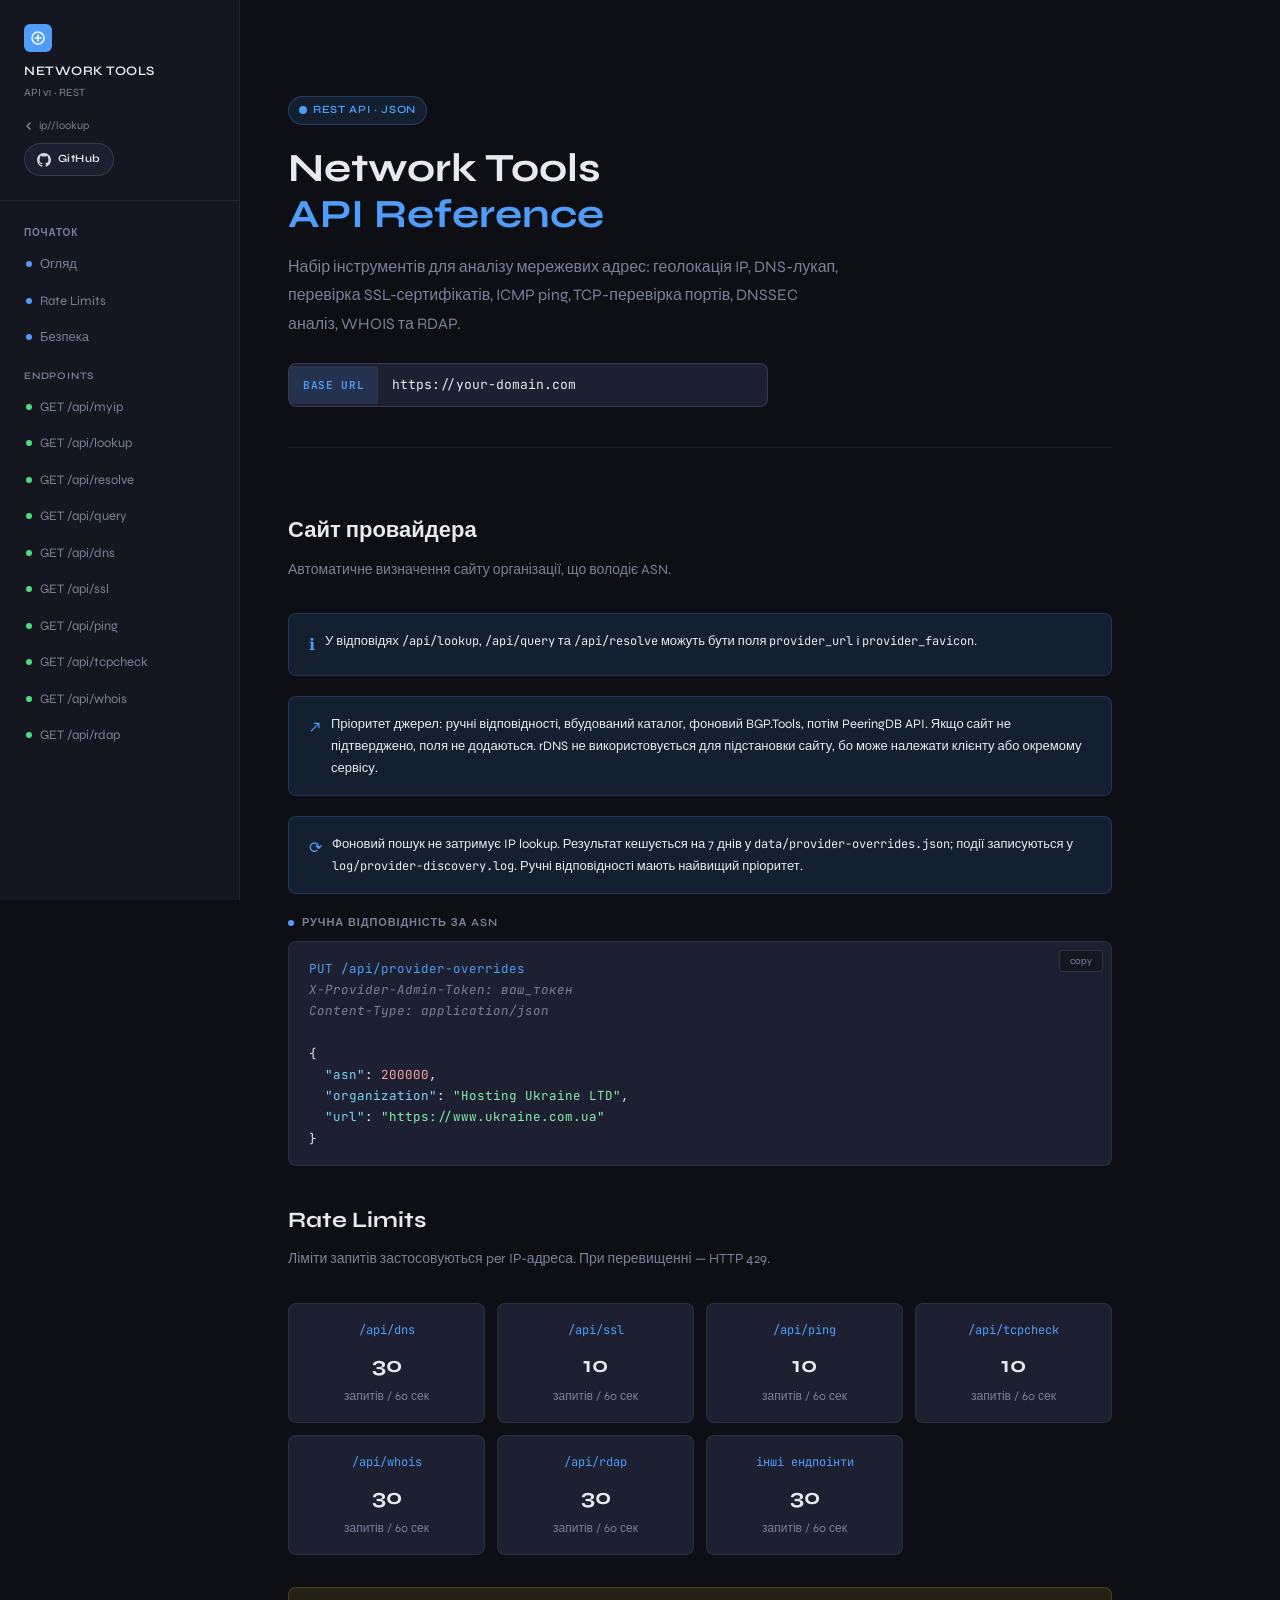
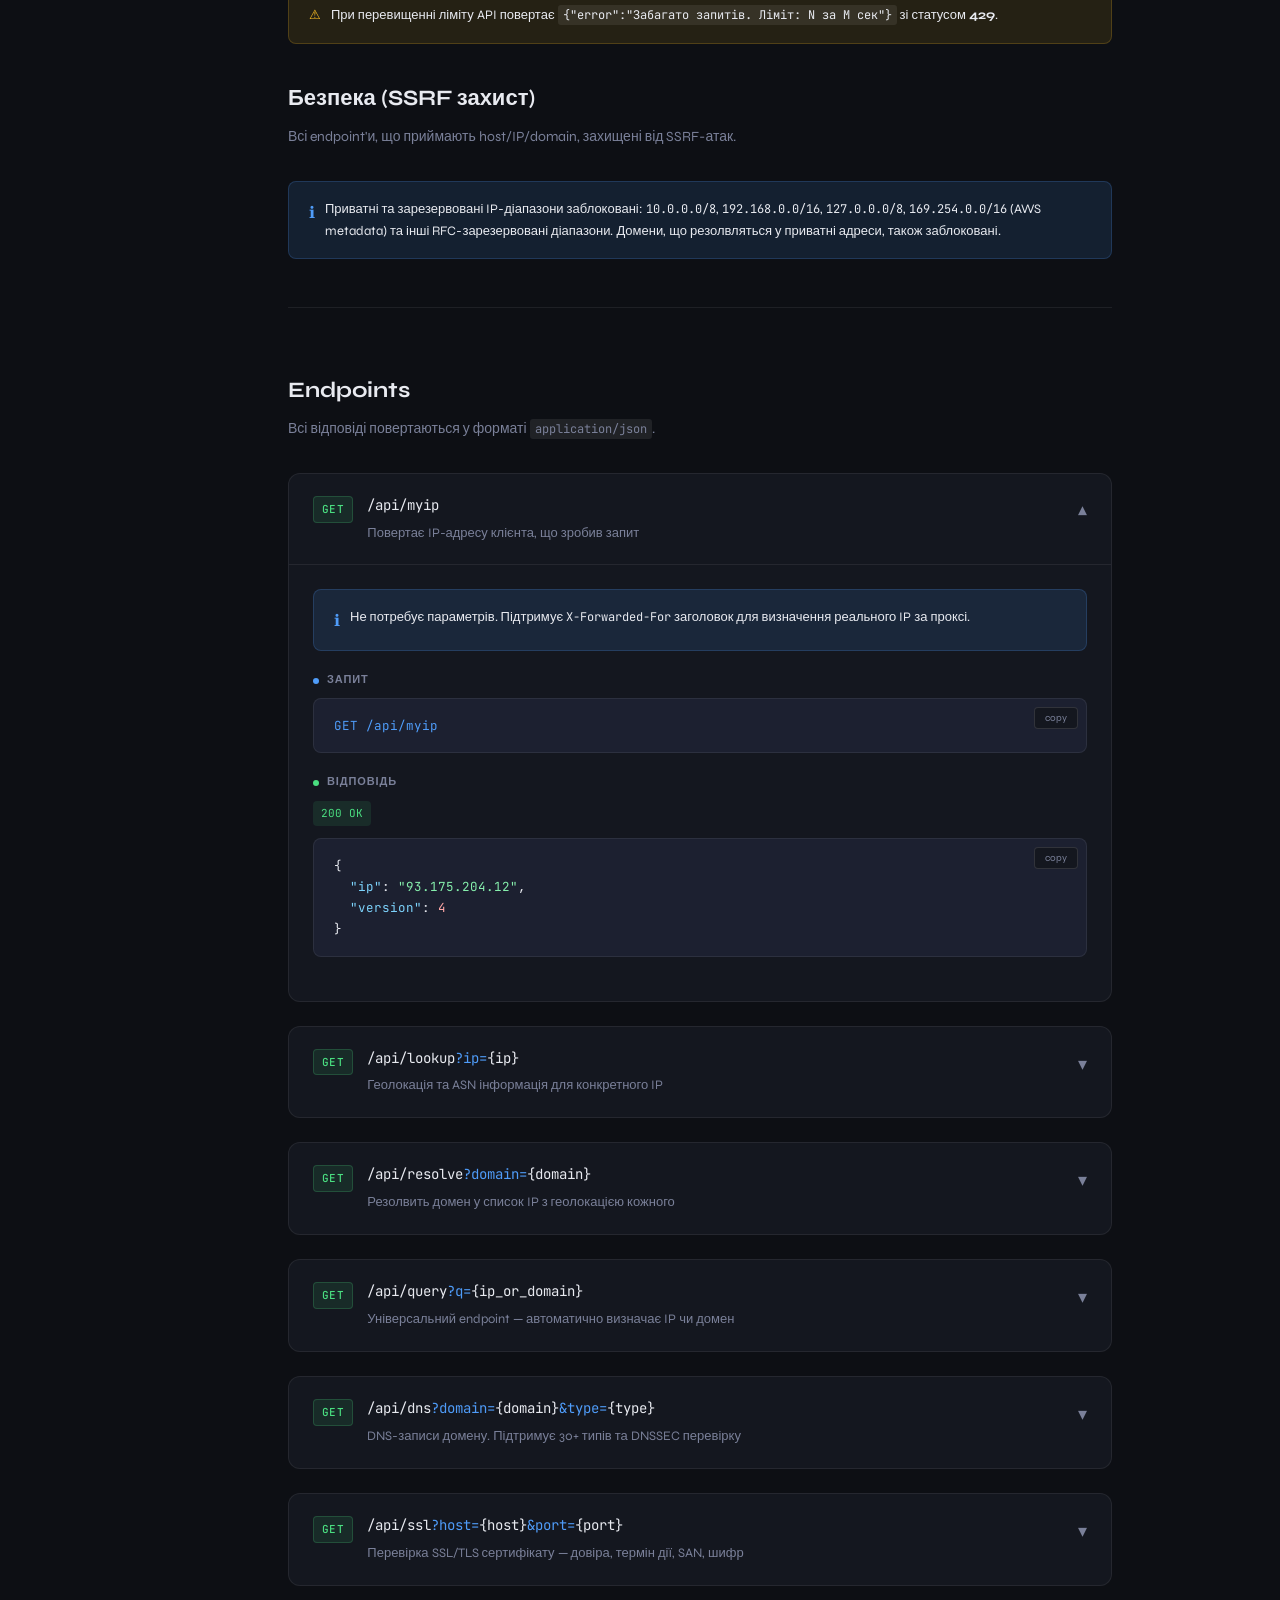
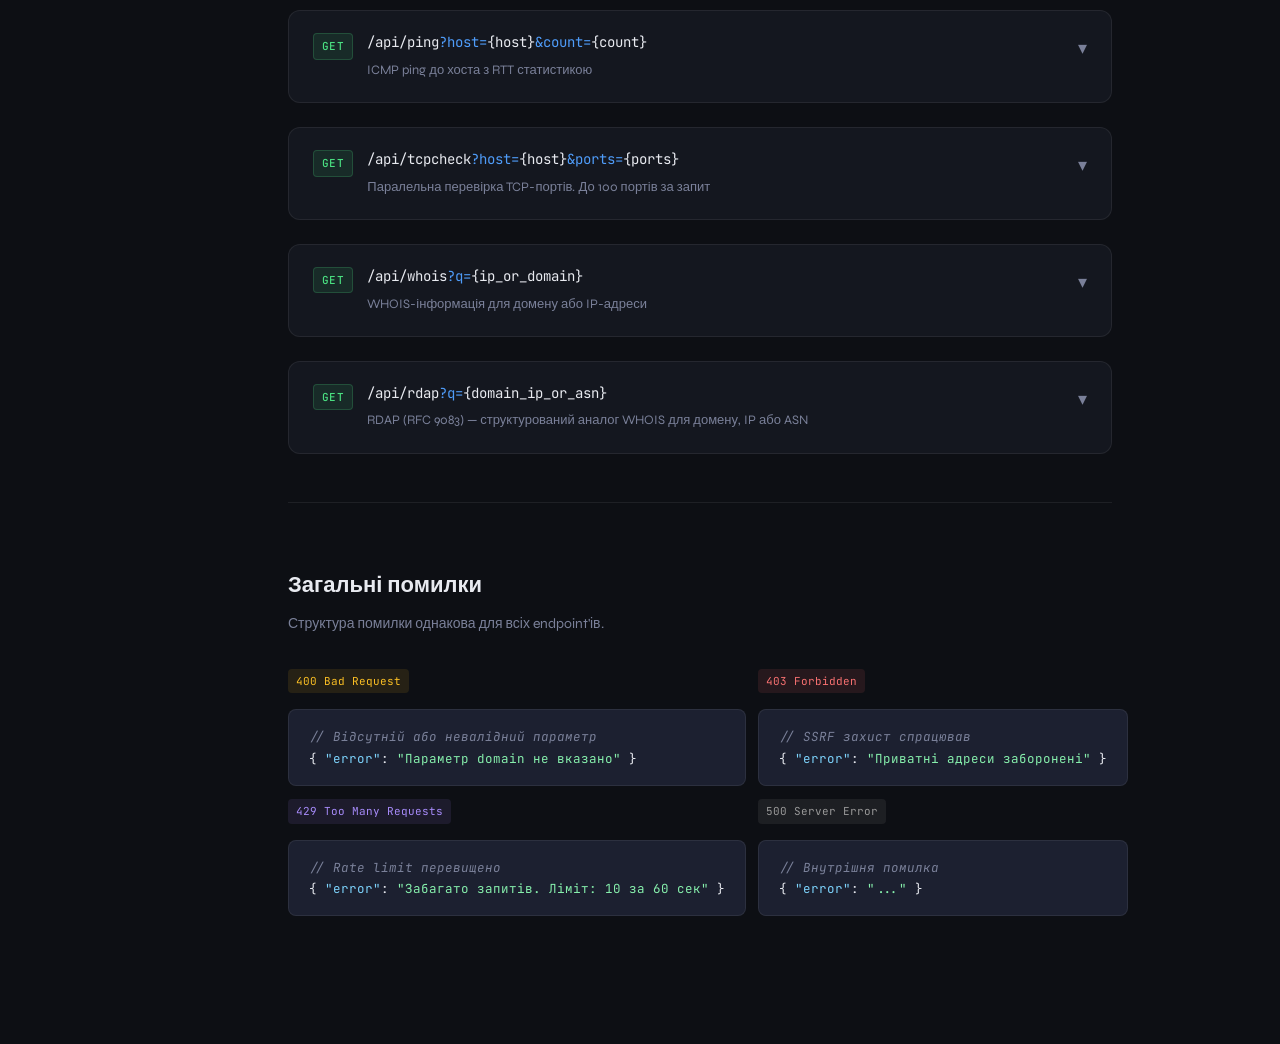
==== commit bda57b32: "Document provider site discovery in API docs Co-authored-by: Copilot App <223556219+Copilot@users.no" ====
--- a/templates/api.html
+++ b/templates/api.html
@@ -810,6 +810,45 @@
       </div>
     </section>
 
+    <!-- PROVIDER DISCOVERY -->
+    <section id="provider-discovery">
+      <h2 class="section-title">Сайт провайдера</h2>
+      <p class="section-desc">Автоматичне визначення сайту організації, що володіє ASN.</p>
+      <div class="info-box">
+        <span class="icon">ℹ</span>
+        <span>У відповідях <code style="font-family:var(--mono);font-size:12px">/api/lookup</code>,
+          <code style="font-family:var(--mono);font-size:12px">/api/query</code> та
+          <code style="font-family:var(--mono);font-size:12px">/api/resolve</code> можуть бути поля
+          <code style="font-family:var(--mono);font-size:12px">provider_url</code> і
+          <code style="font-family:var(--mono);font-size:12px">provider_favicon</code>.</span>
+      </div>
+      <div class="info-box">
+        <span class="icon">↗</span>
+        <span>Пріоритет джерел: ручні відповідності, вбудований каталог, фоновий BGP.Tools,
+          потім PeeringDB API. Якщо сайт не підтверджено, поля не додаються. rDNS не
+          використовується для підстановки сайту, бо може належати клієнту або окремому сервісу.</span>
+      </div>
+      <div class="info-box">
+        <span class="icon">⟳</span>
+        <span>Фоновий пошук не затримує IP lookup. Результат кешується на 7 днів у
+          <code style="font-family:var(--mono);font-size:12px">data/provider-overrides.json</code>;
+          події записуються у <code style="font-family:var(--mono);font-size:12px">log/provider-discovery.log</code>.
+          Ручні відповідності мають найвищий пріоритет.</span>
+      </div>
+      <div class="example-block">
+        <div class="example-label"><span class="dot" style="color:var(--accent)"></span> Ручна відповідність за ASN</div>
+        <pre><button class="copy-btn" onclick="copyCode(this)">copy</button><span class="hl-url">PUT /api/provider-overrides</span>
+<span class="hl-comment">X-Provider-Admin-Token: ваш_токен</span>
+<span class="hl-comment">Content-Type: application/json</span>
+
+{
+  <span class="hl-key">"asn"</span>: <span class="hl-num">200000</span>,
+  <span class="hl-key">"organization"</span>: <span class="hl-str">"Hosting Ukraine LTD"</span>,
+  <span class="hl-key">"url"</span>: <span class="hl-str">"https://www.ukraine.com.ua"</span>
+}</pre>
+      </div>
+    </section>
+
     <!-- RATE LIMITS -->
     <section id="ratelimits">
       <h2 class="section-title">Rate Limits</h2>
@@ -954,6 +993,12 @@
         </div>
         <div class="tab-content" id="lookup-resp">
           <span class="response-badge resp-200">200 OK</span>
+          <div class="info-box">
+            <span class="icon">ℹ</span>
+            <span><code style="font-family:var(--mono);font-size:12px">provider_url</code> і
+              <code style="font-family:var(--mono);font-size:12px">provider_favicon</code>
+              повертаються, якщо сайт провайдера вдалося підтвердити.</span>
+          </div>
           <pre><button class="copy-btn" onclick="copyCode(this)">copy</button>{
   <span class="hl-key">"ip"</span>: <span class="hl-str">"8.8.8.8"</span>,
   <span class="hl-key">"rdns"</span>: <span class="hl-str">"dns.google"</span>,
@@ -968,6 +1013,8 @@
   <span class="hl-key">"postal"</span>: <span class="hl-str">"94035"</span>,
   <span class="hl-key">"asn"</span>: <span class="hl-num">15169</span>,
   <span class="hl-key">"asn_org"</span>: <span class="hl-str">"GOOGLE"</span>,
+  <span class="hl-key">"provider_url"</span>: <span class="hl-str">"https://google.com"</span>,
+  <span class="hl-key">"provider_favicon"</span>: <span class="hl-str">"https://www.google.com/s2/favicons?domain=google.com&amp;sz=32"</span>,
   <span class="hl-key">"version"</span>: <span class="hl-num">4</span>,
   <span class="hl-key">"is_private"</span>: <span class="hl-bool">false</span>,
   <span class="hl-key">"is_loopback"</span>: <span class="hl-bool">false</span>
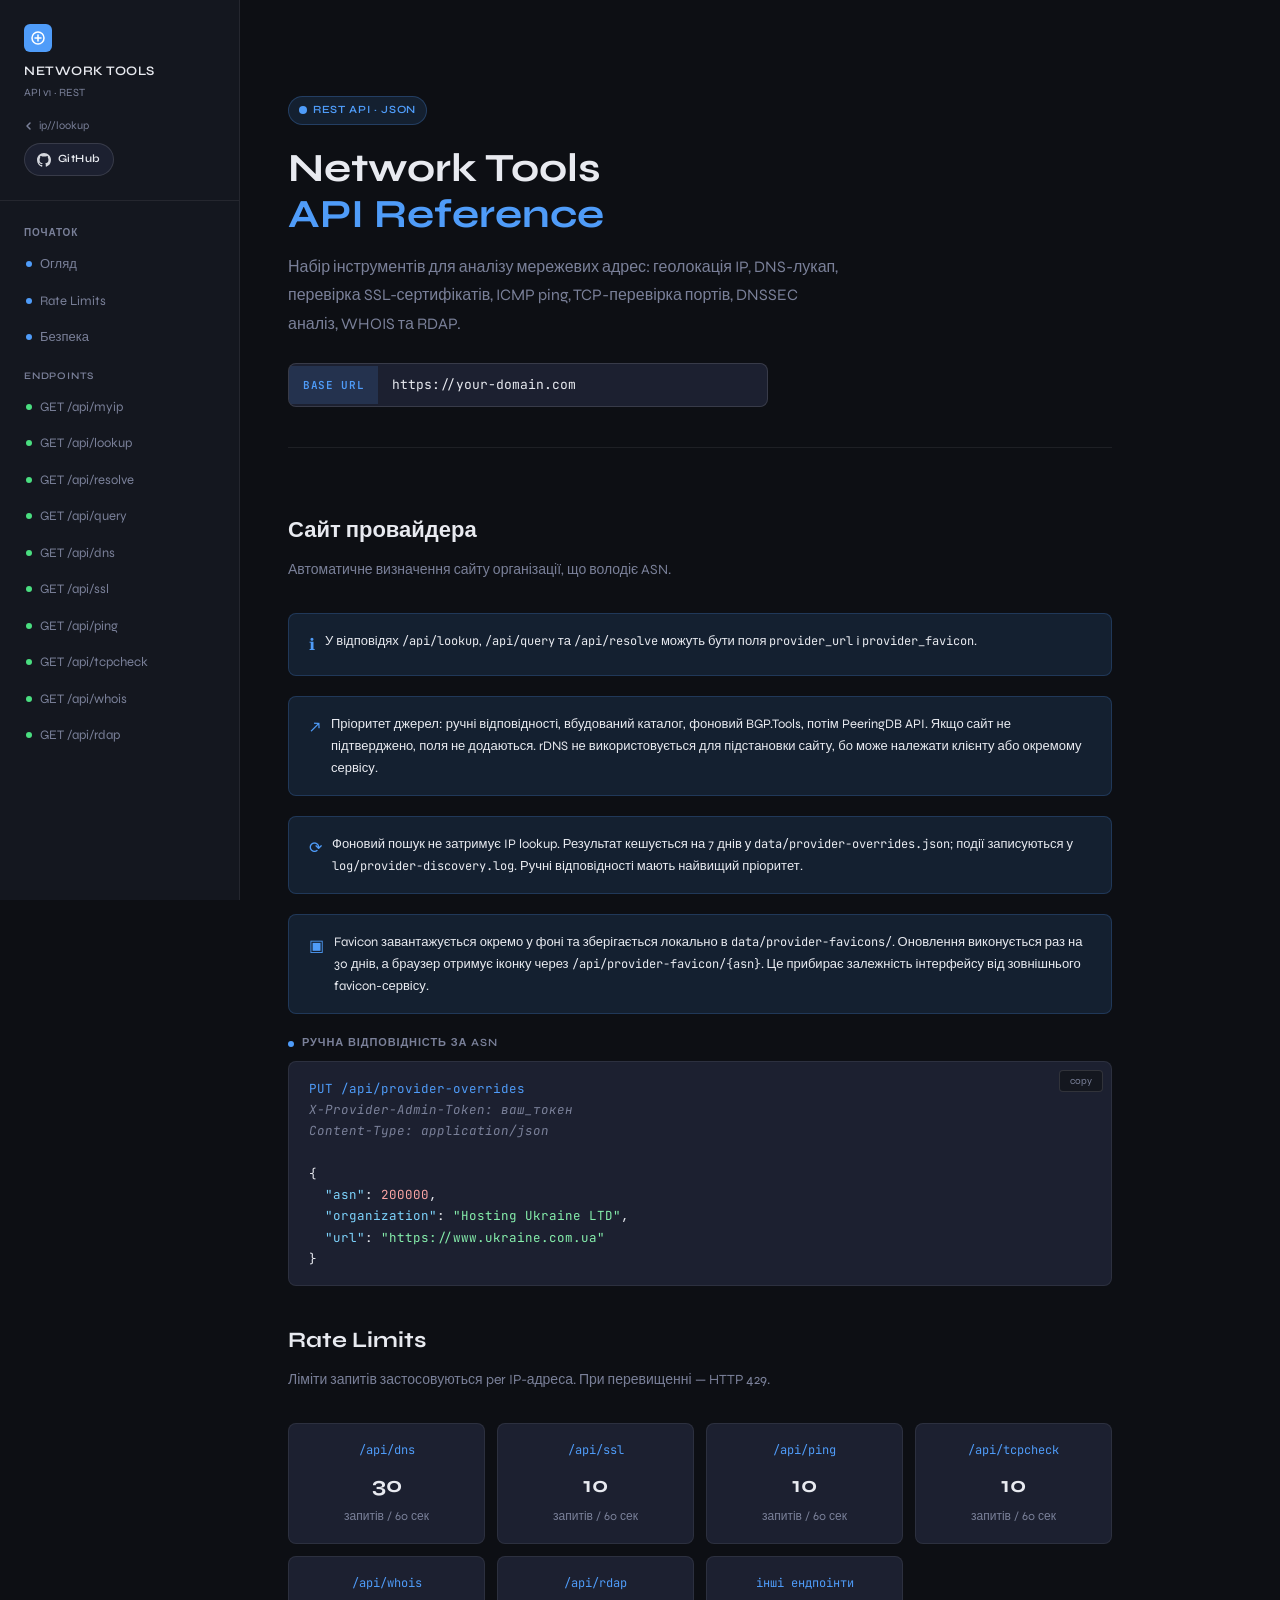
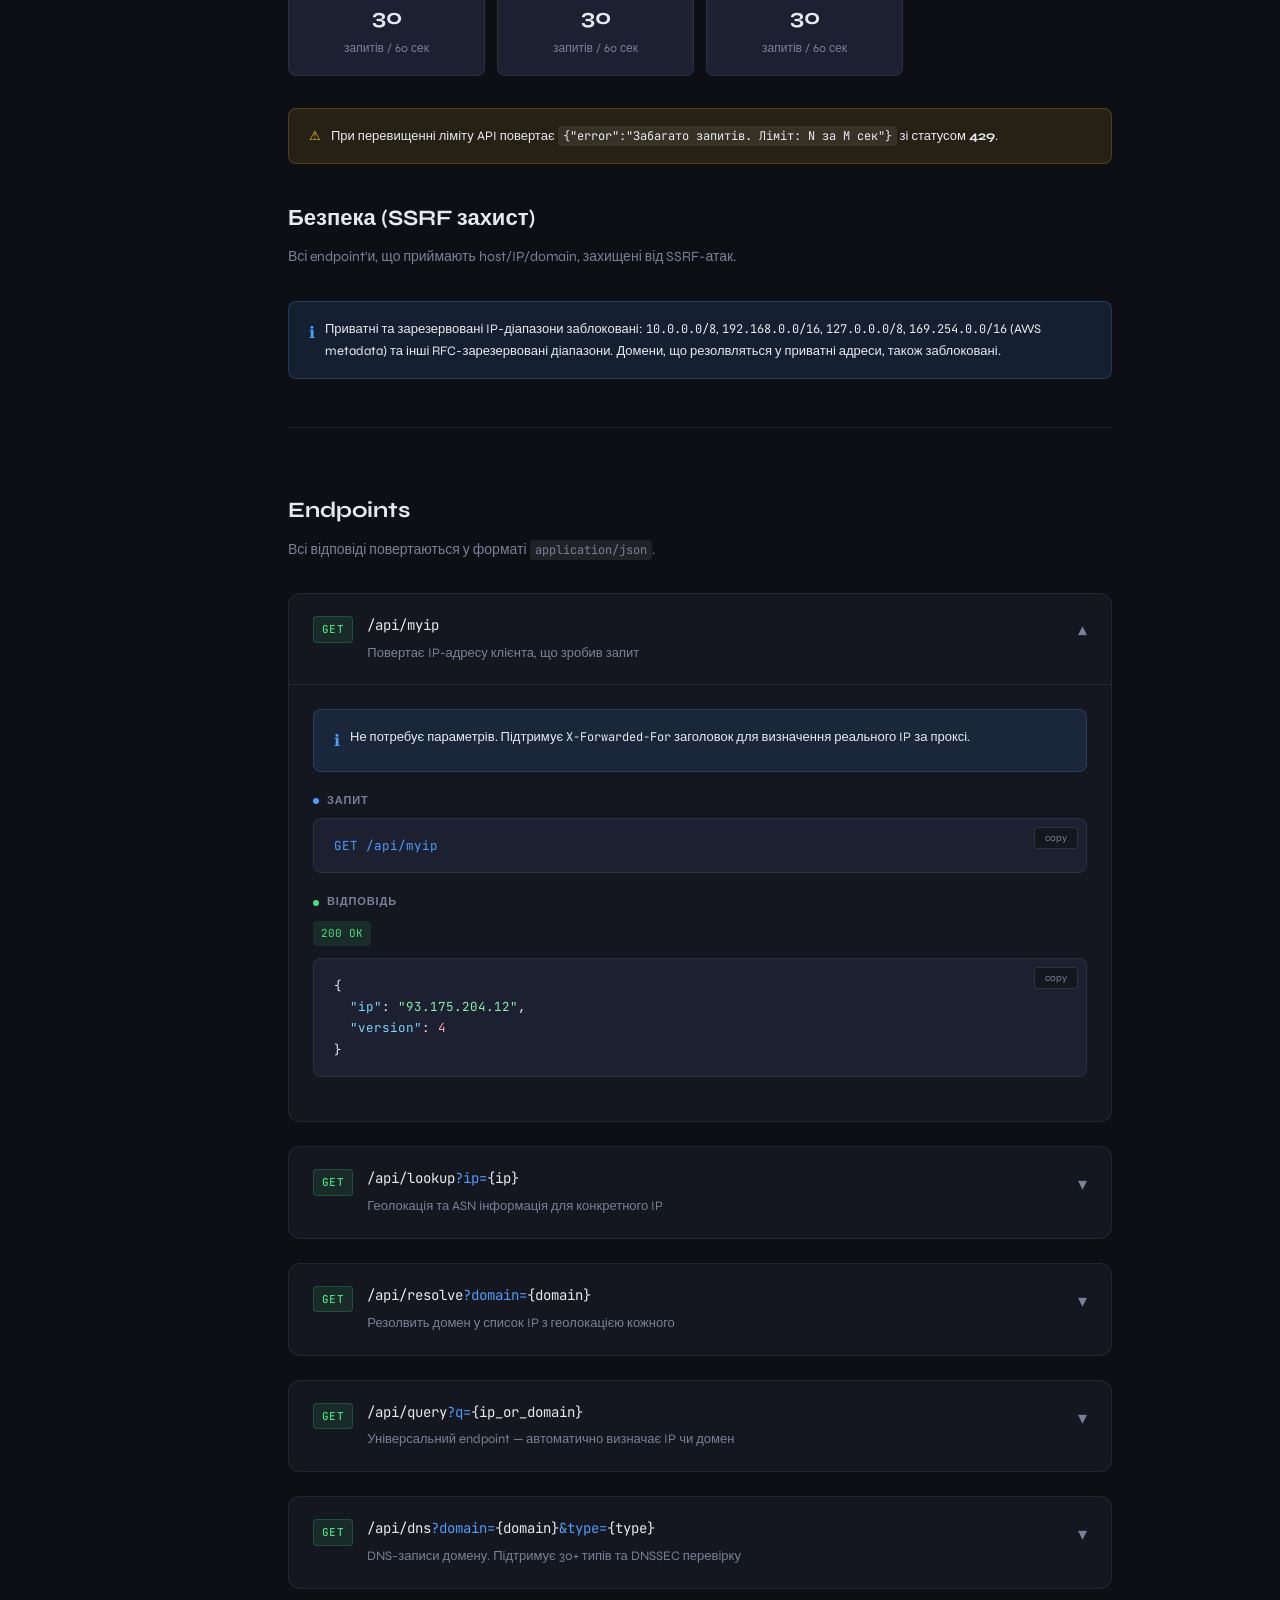
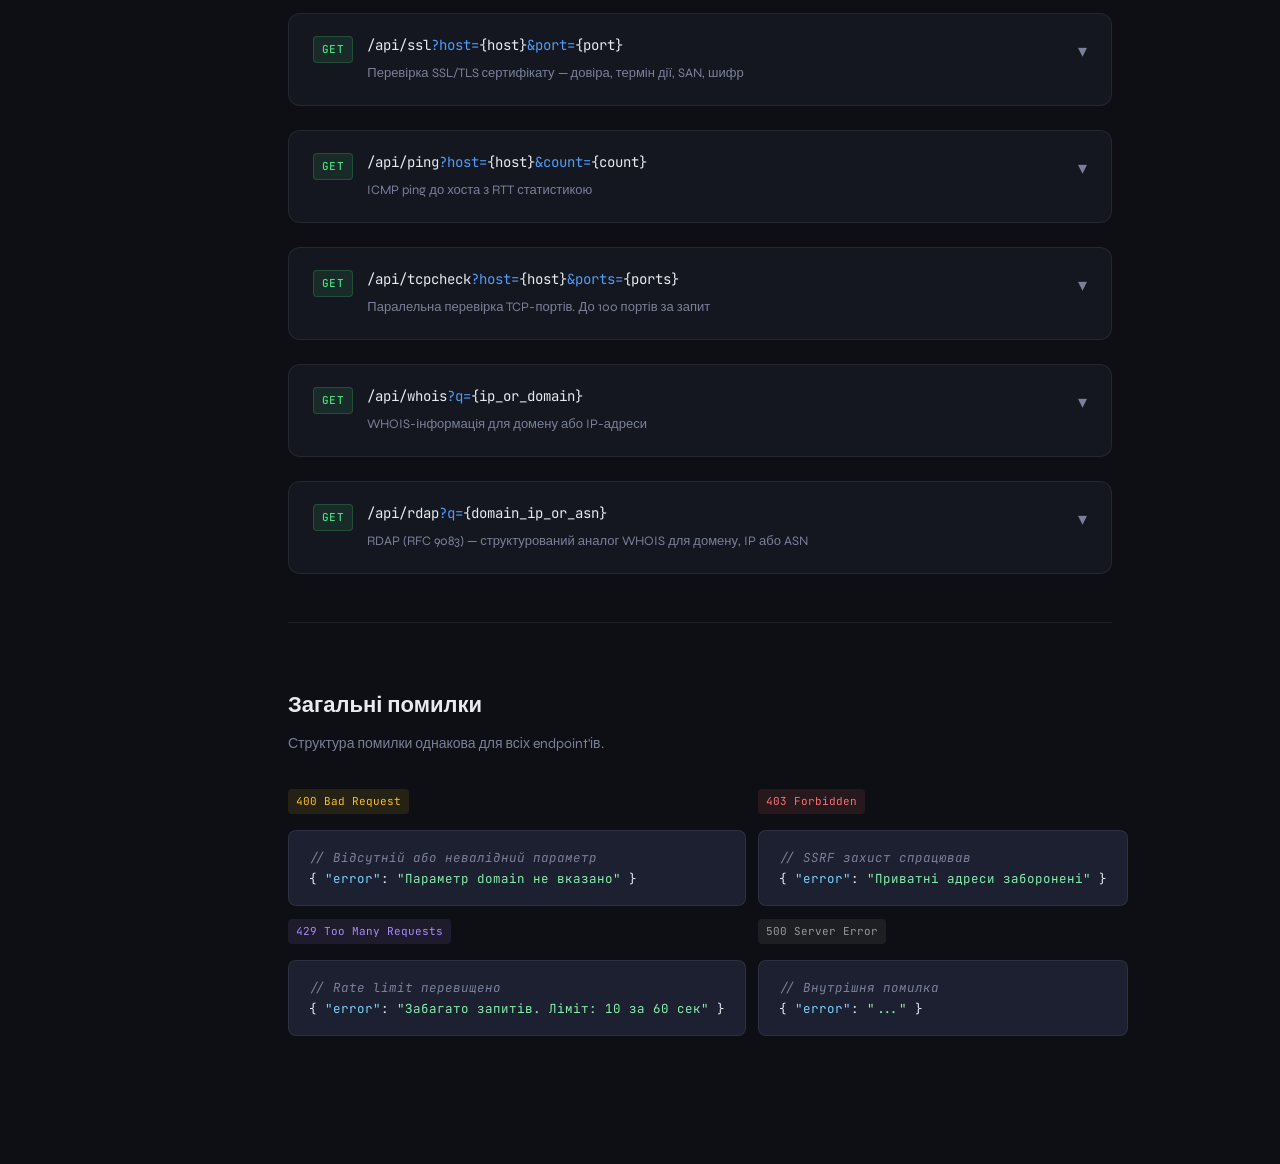
==== commit 25886205: "Store provider sites and favicons locally Co-authored-by: Copilot App <223556219+Copilot@users.norep" ====
--- a/templates/api.html
+++ b/templates/api.html
@@ -835,6 +835,14 @@
           події записуються у <code style="font-family:var(--mono);font-size:12px">log/provider-discovery.log</code>.
           Ручні відповідності мають найвищий пріоритет.</span>
       </div>
+      <div class="info-box">
+        <span class="icon">▣</span>
+        <span>Favicon завантажується окремо у фоні та зберігається локально в
+        <code style="font-family:var(--mono);font-size:12px">data/provider-favicons/</code>.
+        Оновлення виконується раз на 30 днів, а браузер отримує іконку через
+        <code style="font-family:var(--mono);font-size:12px">/api/provider-favicon/{asn}</code>.
+        Це прибирає залежність інтерфейсу від зовнішнього favicon-сервісу.</span>
+      </div>
       <div class="example-block">
         <div class="example-label"><span class="dot" style="color:var(--accent)"></span> Ручна відповідність за ASN</div>
         <pre><button class="copy-btn" onclick="copyCode(this)">copy</button><span class="hl-url">PUT /api/provider-overrides</span>
@@ -1014,7 +1022,7 @@
   <span class="hl-key">"asn"</span>: <span class="hl-num">15169</span>,
   <span class="hl-key">"asn_org"</span>: <span class="hl-str">"GOOGLE"</span>,
   <span class="hl-key">"provider_url"</span>: <span class="hl-str">"https://google.com"</span>,
-  <span class="hl-key">"provider_favicon"</span>: <span class="hl-str">"https://www.google.com/s2/favicons?domain=google.com&amp;sz=32"</span>,
+  <span class="hl-key">"provider_favicon"</span>: <span class="hl-str">"/api/provider-favicon/15169"</span>,
   <span class="hl-key">"version"</span>: <span class="hl-num">4</span>,
   <span class="hl-key">"is_private"</span>: <span class="hl-bool">false</span>,
   <span class="hl-key">"is_loopback"</span>: <span class="hl-bool">false</span>
